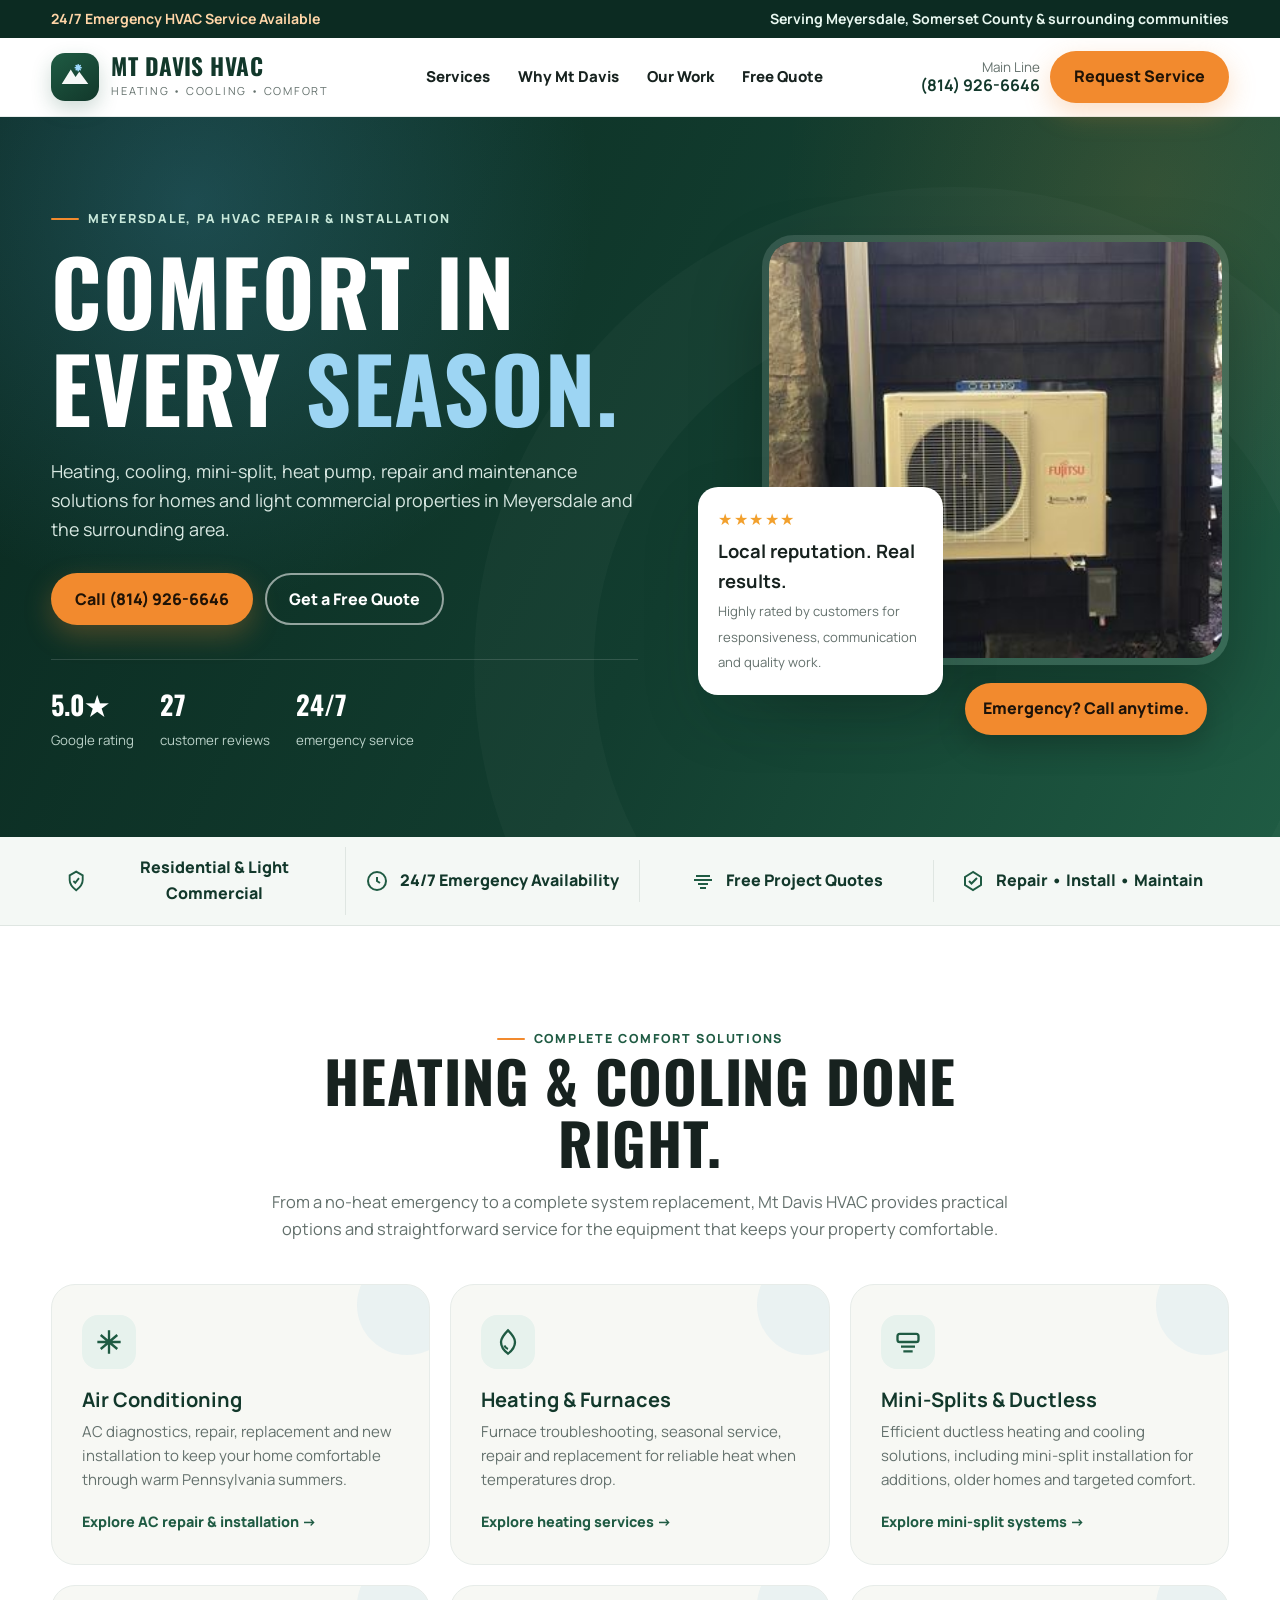
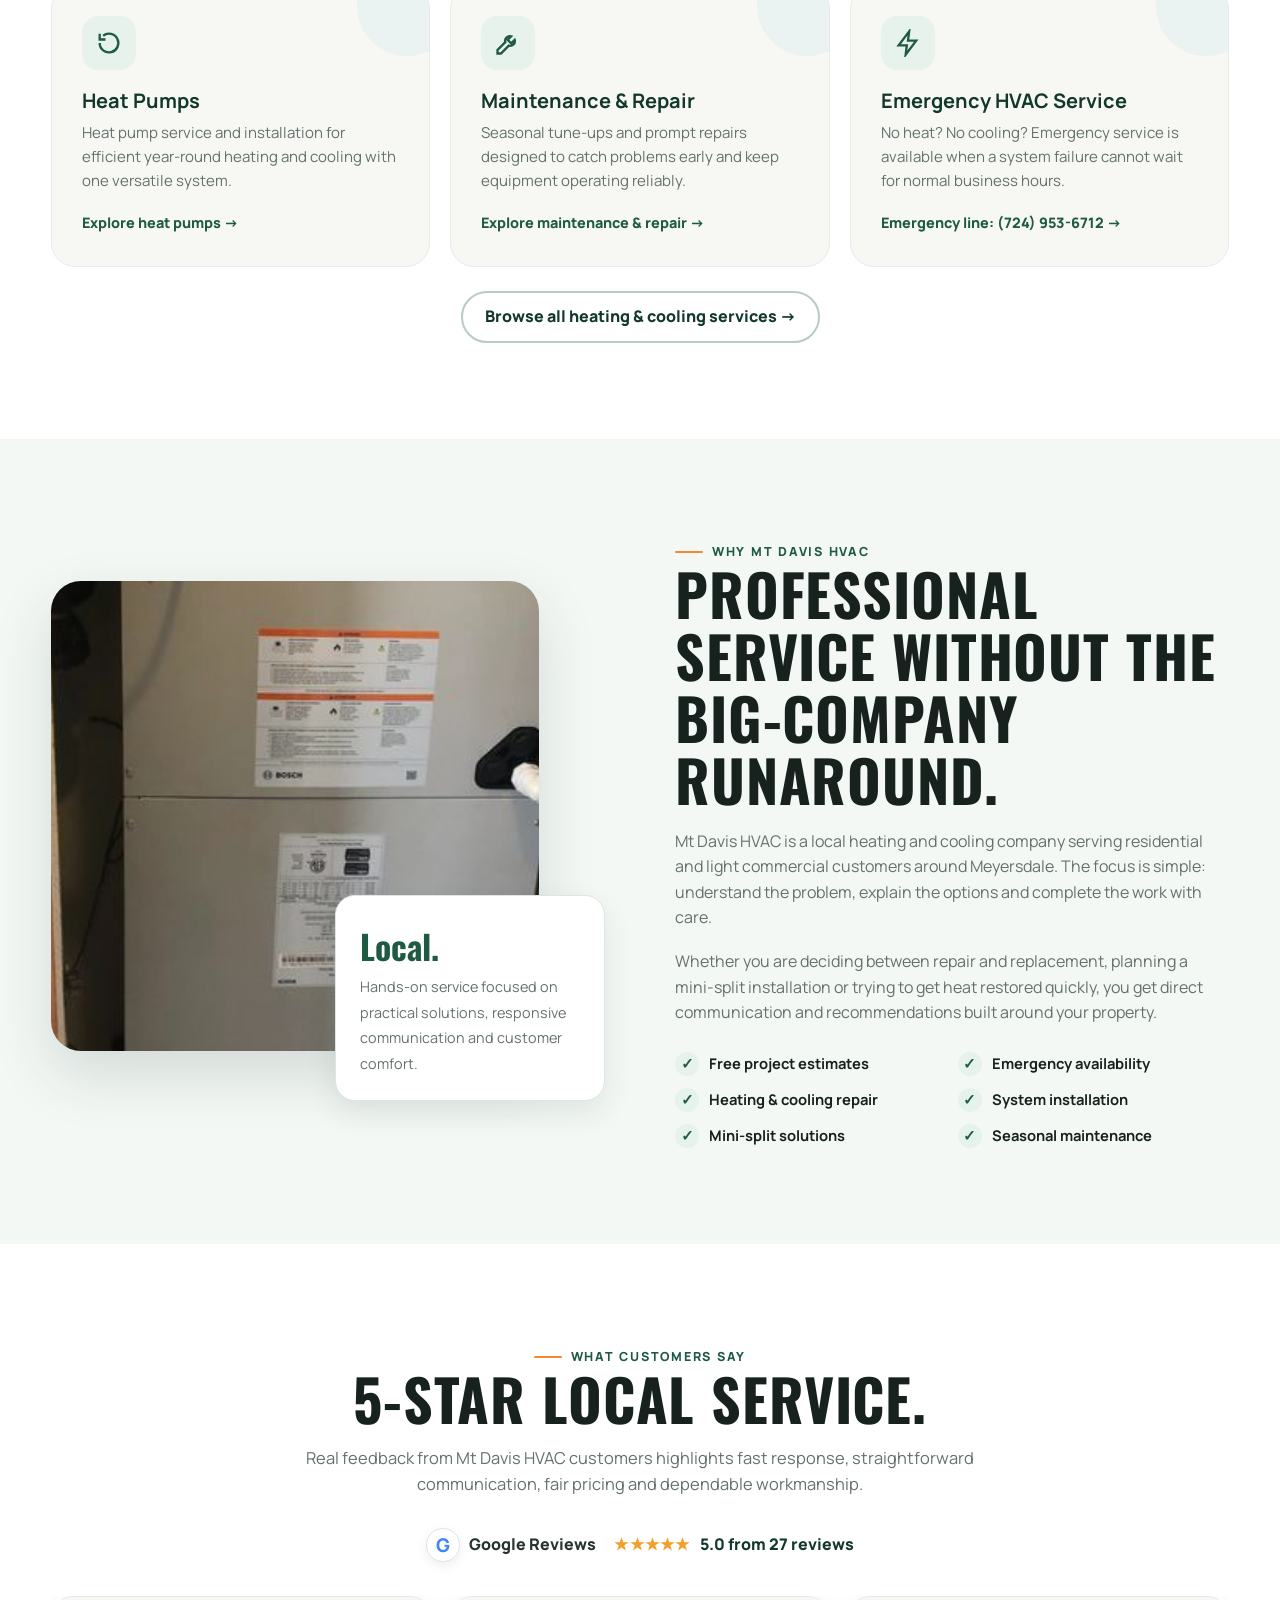
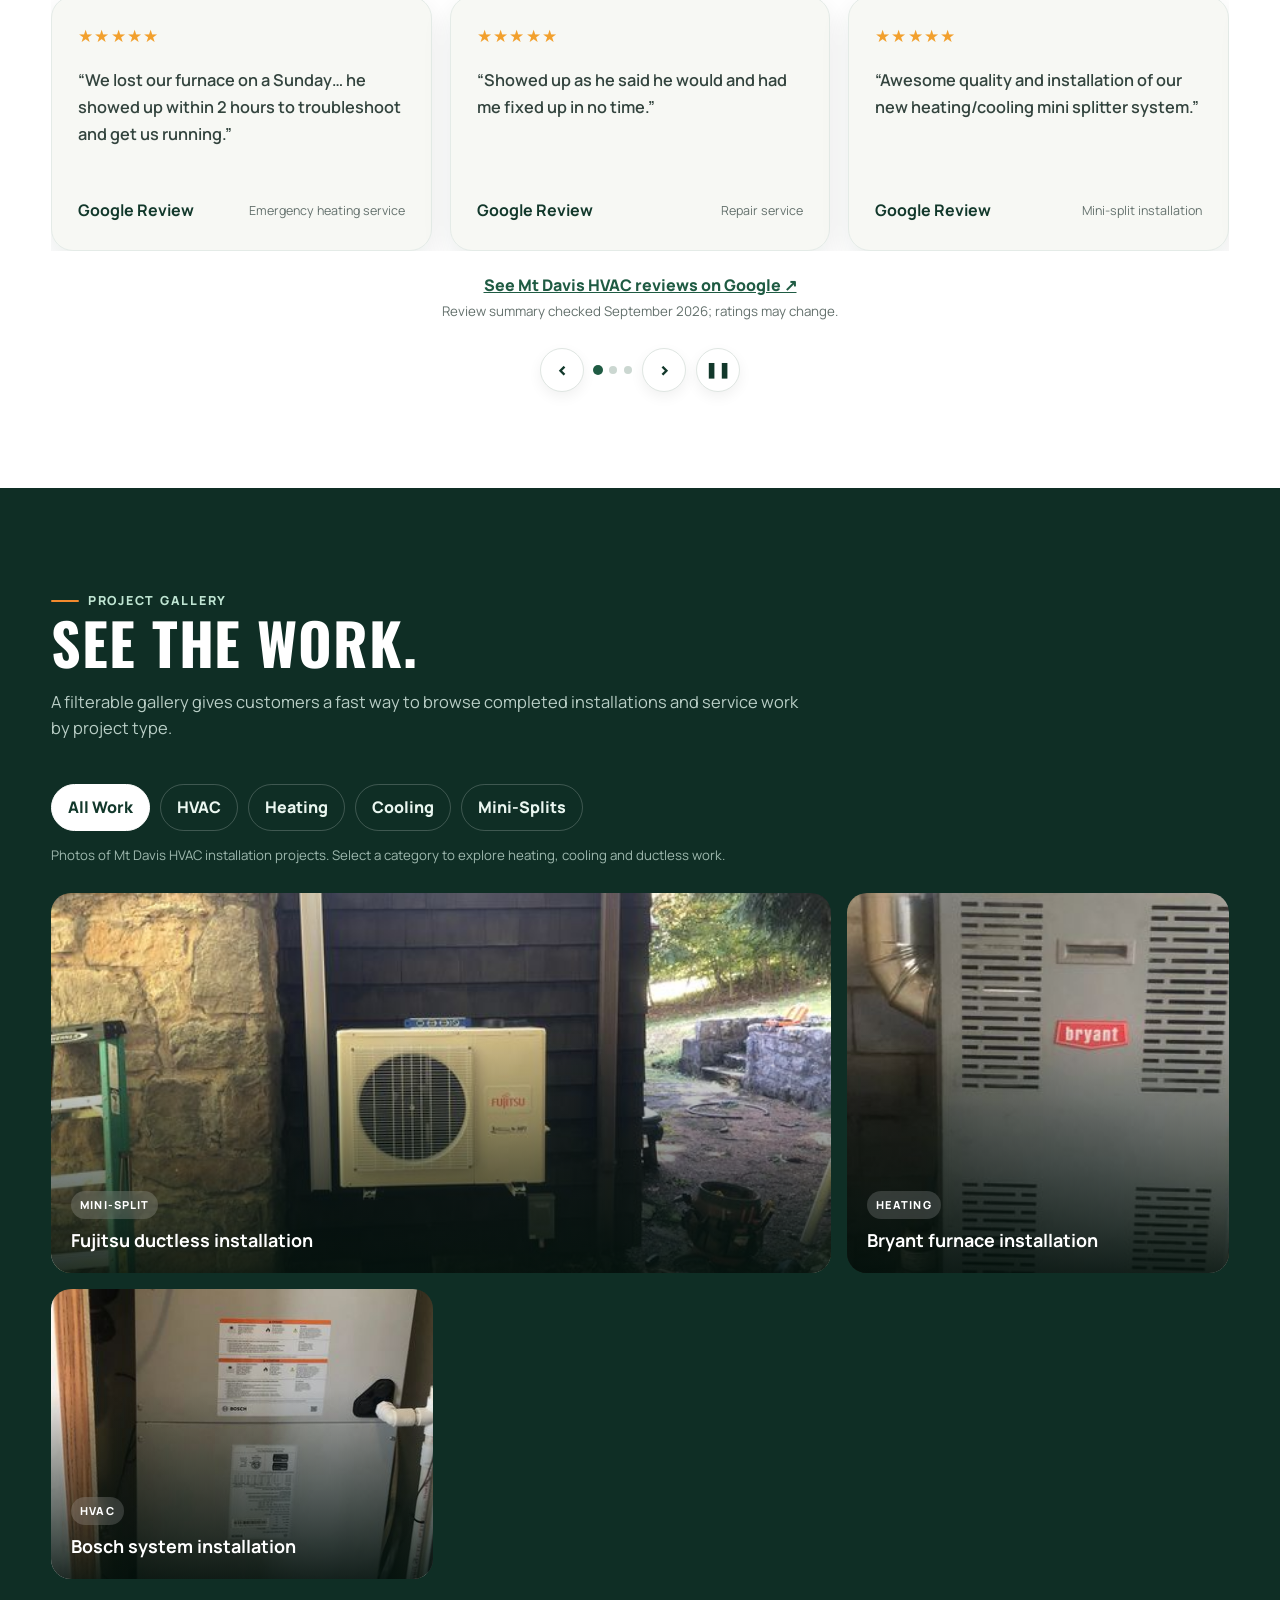
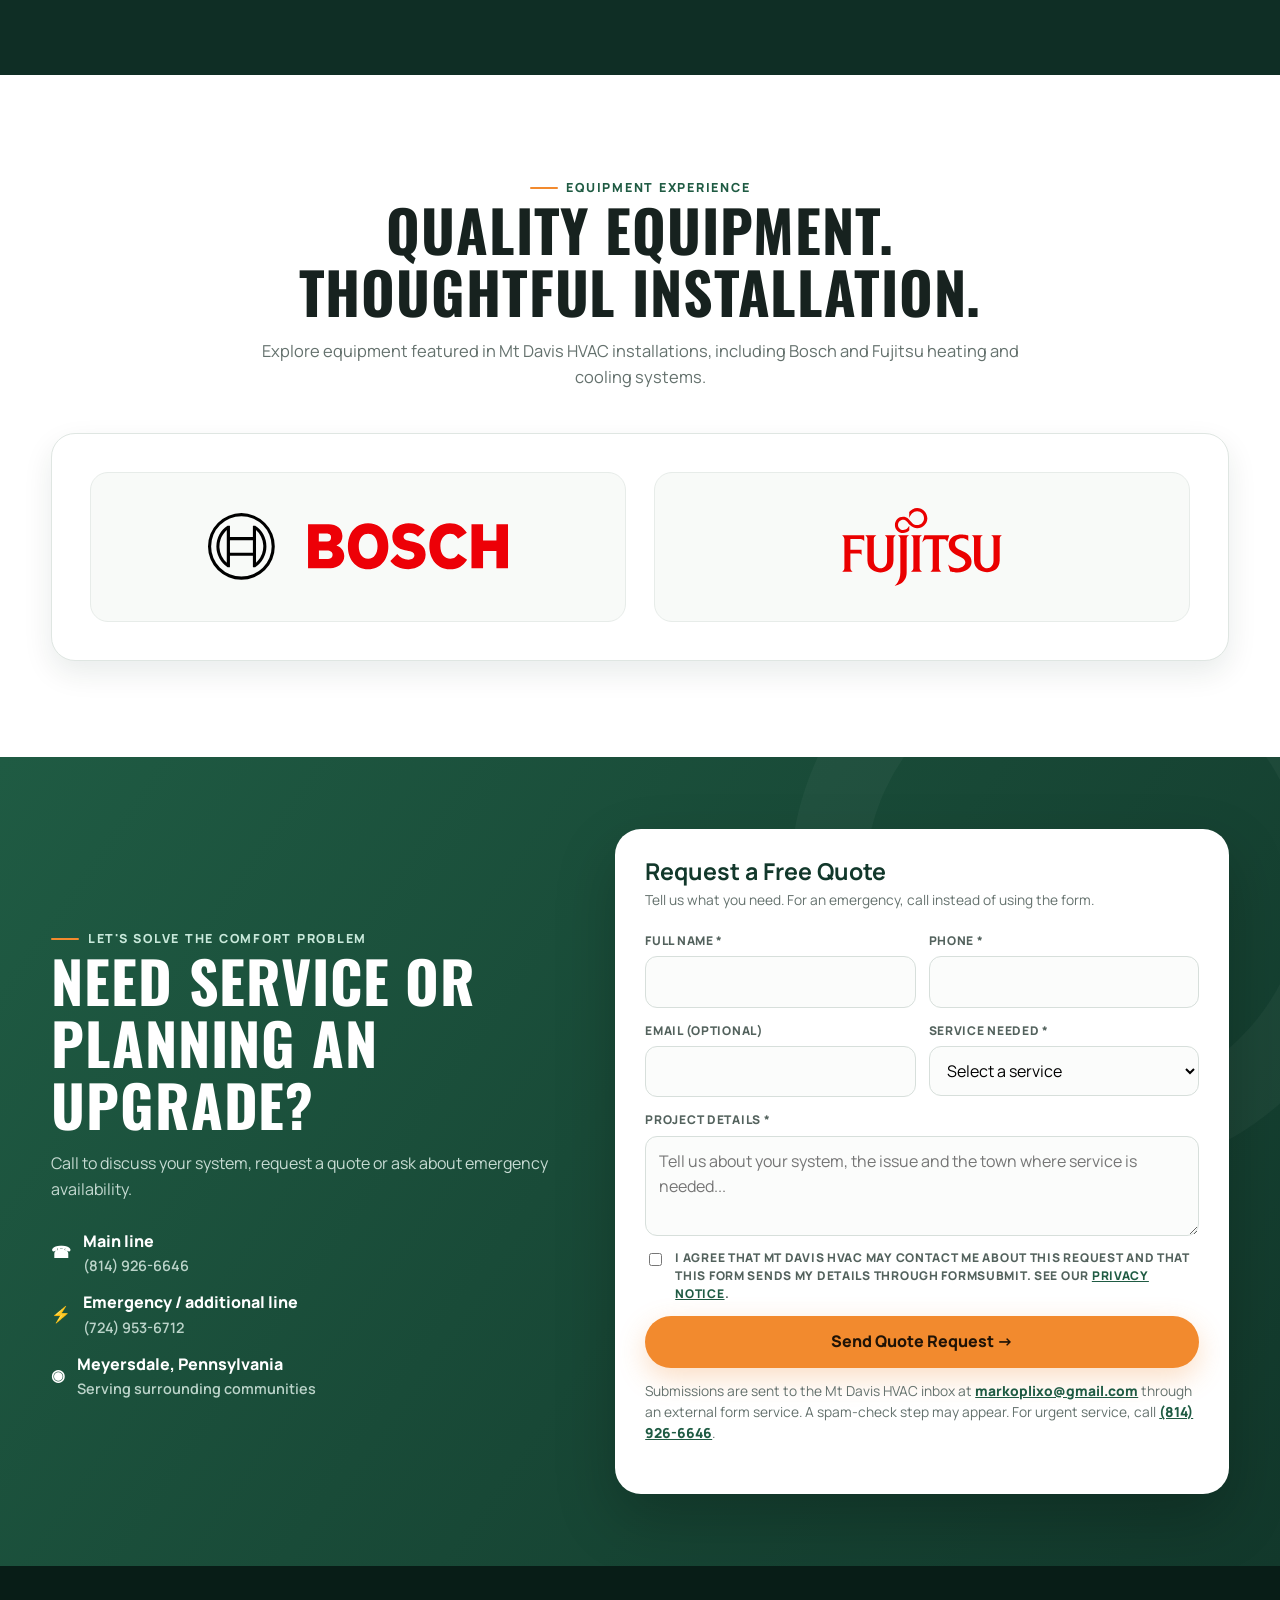
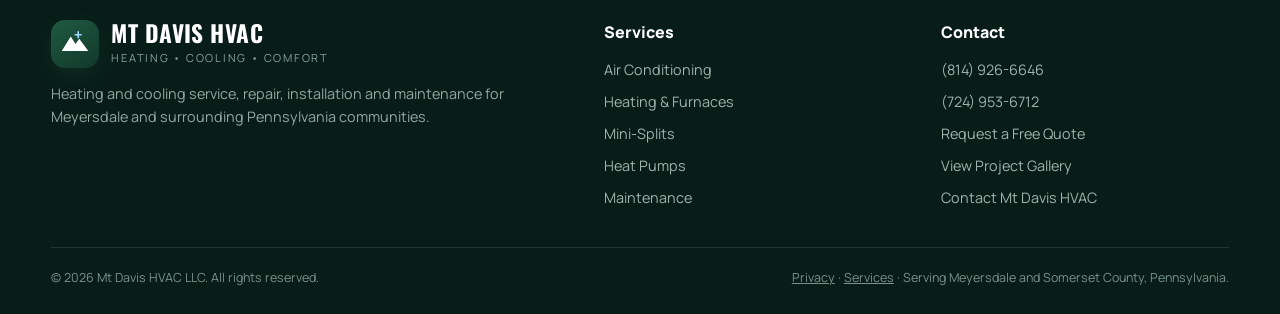
==== index.html @ 25bb6545 "Improve accessible review slider controls and publish approved contact email in local SEO schema" ====
<!DOCTYPE html>
<html lang="en">
<head>
  <meta charset="UTF-8">
  <meta name="viewport" content="width=device-width, initial-scale=1.0">
  <title>HVAC Repair & Installation in Meyersdale, PA | Mt Davis HVAC</title>
  <meta name="description" content="Mt Davis HVAC provides furnace and AC repair, mini-split installation, heat pump service and seasonal maintenance in Meyersdale and Somerset County, PA.">
  <meta name="robots" content="index,follow,max-image-preview:large">
  <meta name="theme-color" content="#173e31">
  <link rel="canonical" href="https://mtdavishvac.com/">
  <link rel="icon" href="/favicon.ico?v=2" sizes="any">
  <link rel="icon" href="/favicon-32.png?v=2" sizes="32x32" type="image/png">
  <link rel="icon" href="/favicon-192.png?v=2" sizes="192x192" type="image/png">
  <link rel="apple-touch-icon" href="/apple-touch-icon.png?v=2" sizes="180x180">
  <link rel="manifest" href="/site.webmanifest">
  <meta property="og:type" content="website">
  <meta property="og:locale" content="en_US">
  <meta property="og:site_name" content="Mt Davis HVAC">
  <meta property="og:title" content="HVAC Repair & Installation in Meyersdale, PA | Mt Davis HVAC">
  <meta property="og:description" content="Mt Davis HVAC provides furnace and AC repair, mini-split installation, heat pump service and seasonal maintenance in Meyersdale and Somerset County, PA.">
  <meta property="og:url" content="https://mtdavishvac.com/">
  <meta property="og:image" content="https://mtdavishvac.com/social-preview.jpg">
  <meta property="og:image:width" content="1200">
  <meta property="og:image:height" content="630">
  <meta property="og:image:alt" content="Mt Davis HVAC heating and cooling in Meyersdale, Pennsylvania, alongside a real Fujitsu installation">
  <meta name="twitter:card" content="summary_large_image">
  <link rel="preload" as="image" href="/hvac-assets/fujitsu-mini-split.jpg">
  <script type="application/ld+json">{"@context":"https://schema.org","@type":"HVACBusiness","@id":"https://mtdavishvac.com/#business","name":"Mt Davis HVAC","url":"https://mtdavishvac.com/","telephone":"+1-814-926-6646","email":"markoplixo@gmail.com","image":"https://mtdavishvac.com/hvac-assets/fujitsu-mini-split.jpg","address":{"@type":"PostalAddress","addressLocality":"Meyersdale","addressRegion":"PA","postalCode":"15552","addressCountry":"US"},"areaServed":[{"@type":"City","name":"Meyersdale, Pennsylvania"},{"@type":"AdministrativeArea","name":"Somerset County, Pennsylvania"}],"hasOfferCatalog":{"@type":"OfferCatalog","name":"Heating and cooling services","itemListElement":[{"@type":"OfferCatalog","name":"Air conditioning repair and installation"},{"@type":"OfferCatalog","name":"Furnace repair and installation"},{"@type":"OfferCatalog","name":"Ductless mini-split installation"},{"@type":"OfferCatalog","name":"Heat pump service"},{"@type":"OfferCatalog","name":"HVAC seasonal maintenance"}]},"description":"Heating, cooling, ductless mini-splits and seasonal HVAC maintenance for Meyersdale and Somerset County, PA"}</script>
  <link rel="preconnect" href="https://fonts.googleapis.com">
  <link rel="preconnect" href="https://fonts.gstatic.com" crossorigin>
  <link href="https://fonts.googleapis.com/css2?family=Manrope:wght@400;500;600;700;800&family=Oswald:wght@500;600;700&display=swap" rel="stylesheet">
  <style>
    :root{
      --green:#1f5b43;
      --green-dark:#12382b;
      --green-deep:#0c2b22;
      --blue:#53a9da;
      --blue-soft:#dff3ff;
      --orange:#f28a2e;
      --cream:#f7f8f4;
      --ink:#17221f;
      --muted:#64716d;
      --white:#fff;
      --line:#dfe6e2;
      --shadow:0 24px 60px rgba(14,45,34,.14);
      --shadow-sm:0 12px 30px rgba(14,45,34,.09);
      --radius:24px;
      --radius-sm:16px;
    }
    *{box-sizing:border-box}
    html{scroll-behavior:smooth}
    body{
      margin:0;
      color:var(--ink);
      font-family:"Manrope",sans-serif;
      background:#fff;
      line-height:1.6;
      overflow-x:hidden;
    }
    img{max-width:100%;display:block}
    a{color:inherit;text-decoration:none}
    button,input,select,textarea{font:inherit}
    .container{width:min(1180px,92vw);margin:auto}
    .eyebrow{
      display:inline-flex;align-items:center;gap:.55rem;
      text-transform:uppercase;letter-spacing:.14em;
      font-size:.78rem;font-weight:800;color:var(--green);
    }
    .eyebrow:before{content:"";width:28px;height:2px;background:var(--orange);border-radius:2px}
    h1,h2,h3{margin:0;line-height:1.08}
    h1,h2{font-family:"Oswald",sans-serif;text-transform:uppercase;letter-spacing:.015em}
    h1{font-size:clamp(3rem,7vw,6.4rem)}
    h2{font-size:clamp(2.2rem,4.5vw,4rem)}
    h3{font-size:1.25rem}
    p{margin:0}
    .section{padding:96px 0}
    .section-head{max-width:760px;margin-bottom:42px}
    .section-head.center{text-align:center;margin-inline:auto}
    .section-head.center .eyebrow{justify-content:center}
    .section-head p{margin-top:16px;color:var(--muted);font-size:1.03rem}
    .btn{
      display:inline-flex;align-items:center;justify-content:center;gap:.6rem;
      min-height:52px;padding:0 22px;border-radius:999px;
      font-weight:800;border:2px solid transparent;cursor:pointer;
      transition:.2s transform,.2s box-shadow,.2s background,.2s color;
    }
    .btn:hover{transform:translateY(-2px)}
    .btn-primary{background:var(--orange);color:#201306;box-shadow:0 10px 28px rgba(242,138,46,.28)}
    .btn-primary:hover{box-shadow:0 14px 34px rgba(242,138,46,.38)}
    .btn-light{background:white;color:var(--green-dark)}
    .btn-outline{border-color:rgba(255,255,255,.55);color:white}
    .btn-outline:hover{background:white;color:var(--green-dark)}
    .icon{width:22px;height:22px;display:inline-block}
    .topbar{
      background:var(--green-deep);color:#e8f7f0;
      font-size:.88rem;font-weight:700
    }
    .topbar .container{
      min-height:38px;display:flex;align-items:center;justify-content:space-between;gap:18px
    }
    .topbar .urgent{color:#ffd5a7}
    header{
      position:sticky;top:0;z-index:50;background:rgba(255,255,255,.96);
      backdrop-filter:blur(12px);border-bottom:1px solid rgba(31,91,67,.1)
    }
    .nav{
      min-height:78px;display:flex;align-items:center;justify-content:space-between;gap:28px
    }
    .brand{display:flex;align-items:center;gap:12px;min-width:max-content}
    .brand-mark{
      width:48px;height:48px;border-radius:14px;background:linear-gradient(145deg,var(--green),var(--green-dark));
      display:grid;place-items:center;color:white;box-shadow:0 8px 20px rgba(31,91,67,.22)
    }
    .brand-mark svg{width:34px;height:34px}
    .brand-text strong{
      display:block;font-family:"Oswald";font-size:1.45rem;line-height:1;color:var(--green-dark);letter-spacing:.02em
    }
    .brand-text span{display:block;font-size:.69rem;text-transform:uppercase;letter-spacing:.16em;color:var(--muted);margin-top:5px}
    nav{display:flex;align-items:center;gap:28px;font-size:.94rem;font-weight:800}
    nav a{position:relative}
    nav a:after{
      content:"";position:absolute;left:0;bottom:-7px;width:0;height:2px;background:var(--orange);transition:.2s
    }
    nav a:hover:after{width:100%}
    .nav-actions{display:flex;align-items:center;gap:10px}
    .phone-mini{font-size:.84rem;text-align:right;line-height:1.25;color:var(--muted)}
    .phone-mini strong{display:block;color:var(--green-dark);font-size:1rem}
    .mobile-toggle{display:none;border:0;background:transparent;width:44px;height:44px;border-radius:10px;font-size:1.45rem;cursor:pointer}
    .hero{
      position:relative;min-height:720px;display:flex;align-items:center;color:white;overflow:hidden;
      background:
        radial-gradient(circle at 15% 12%,rgba(83,169,218,.24),transparent 32%),
        radial-gradient(circle at 90% 10%,rgba(242,138,46,.13),transparent 28%),
        linear-gradient(115deg,#0a2920 0%,#123d2f 55%,#1f5b43 100%);
    }
    .hero:after{
      content:"";position:absolute;inset:auto -12% -43% auto;width:720px;height:720px;border-radius:50%;
      border:120px solid rgba(255,255,255,.025)
    }
    .hero-grid{
      position:relative;z-index:2;display:grid;grid-template-columns:1.05fr .95fr;align-items:center;gap:60px;
      padding:70px 0
    }
    .hero .eyebrow{color:#c8e8da}
    .hero-copy h1{max-width:720px;margin:13px 0 22px}
    .hero-copy h1 span{color:#9dd5f3}
    .hero-copy>p{max-width:660px;color:#d8e8e2;font-size:1.12rem}
    .hero-actions{display:flex;gap:12px;flex-wrap:wrap;margin-top:30px}
    .hero-trust{
      display:flex;gap:26px;flex-wrap:wrap;margin-top:34px;padding-top:24px;border-top:1px solid rgba(255,255,255,.14)
    }
    .trust-item strong{font-family:"Oswald";font-size:1.65rem;color:#fff;display:block}
    .trust-item span{font-size:.83rem;color:#bad1c8}
    .hero-visual{position:relative;min-height:520px}
    .hero-photo{
      position:absolute;right:0;top:18px;width:88%;height:430px;object-fit:cover;border-radius:32px;
      border:7px solid rgba(255,255,255,.12);box-shadow:0 35px 70px rgba(0,0,0,.28)
    }
    .hero-badge{
      position:absolute;left:0;bottom:42px;width:245px;padding:20px;background:#fff;color:var(--ink);
      border-radius:20px;box-shadow:var(--shadow)
    }
    .hero-badge .stars{color:#f2a02d;letter-spacing:.1em}
    .hero-badge strong{display:block;font-size:1.15rem;margin:5px 0 2px}
    .hero-badge span{font-size:.82rem;color:var(--muted)}
    .emergency-chip{
      position:absolute;right:22px;bottom:2px;background:var(--orange);color:#1d130a;
      padding:13px 18px;border-radius:999px;font-weight:900;box-shadow:0 12px 30px rgba(0,0,0,.2)
    }
    .trust-strip{background:#f4f8f5;border-bottom:1px solid var(--line)}
    .trust-strip .container{
      min-height:88px;display:grid;grid-template-columns:repeat(4,1fr);align-items:center
    }
    .trust-pill{
      display:flex;align-items:center;justify-content:center;gap:11px;font-weight:800;color:var(--green-dark);
      border-right:1px solid var(--line);padding:8px 14px;text-align:center
    }
    .trust-pill:last-child{border-right:0}
    .trust-pill svg{width:24px;height:24px;color:var(--green)}
    .services{background:#fff}
    .service-grid{display:grid;grid-template-columns:repeat(3,1fr);gap:20px}
    .service-card{
      background:var(--cream);border:1px solid #e7ece9;border-radius:var(--radius);padding:30px;
      transition:.25s transform,.25s box-shadow,.25s border-color;position:relative;overflow:hidden
    }
    .service-card:before{
      content:"";position:absolute;width:100px;height:100px;border-radius:50%;
      right:-28px;top:-30px;background:rgba(83,169,218,.08)
    }
    .service-card:hover{transform:translateY(-5px);box-shadow:var(--shadow-sm);border-color:#c9d8d1}
    .service-icon{
      width:54px;height:54px;border-radius:16px;background:#e7f2ed;color:var(--green);
      display:grid;place-items:center;margin-bottom:20px
    }
    .service-icon svg{width:28px;height:28px}
    .service-card h3{margin-bottom:9px;color:var(--green-dark)}
    .service-card p{color:var(--muted);font-size:.94rem}
    .service-card a{display:inline-flex;align-items:center;gap:8px;margin-top:18px;color:var(--green);font-weight:800;font-size:.9rem}
    .split{
      display:grid;grid-template-columns:1fr 1fr;gap:70px;align-items:center
    }
    .about{background:#f4f8f5}
    .about-photo{position:relative;min-height:520px}
    .about-photo img{
      width:88%;height:470px;object-fit:cover;border-radius:30px;box-shadow:var(--shadow)
    }
    .about-card{
      position:absolute;right:0;bottom:0;width:270px;background:#fff;border-radius:20px;padding:24px;
      box-shadow:var(--shadow-sm);border:1px solid var(--line)
    }
    .about-card strong{display:block;font-family:"Oswald";font-size:2.1rem;color:var(--green)}
    .about-card span{color:var(--muted);font-size:.9rem}
    .about-copy p{color:var(--muted);margin-top:18px}
    .checklist{display:grid;grid-template-columns:1fr 1fr;gap:12px;margin:26px 0 0;padding:0;list-style:none}
    .checklist li{display:flex;gap:10px;font-weight:700;font-size:.92rem}
    .checklist li:before{
      content:"✓";flex:0 0 24px;width:24px;height:24px;border-radius:50%;display:grid;place-items:center;
      background:#e5f3ec;color:var(--green);font-weight:900
    }
    .reviews-section{background:#fff}
    .review-summary{
      display:flex;align-items:center;justify-content:center;gap:18px;flex-wrap:wrap;
      margin:-12px 0 34px
    }
    .google-mark{
      display:inline-flex;align-items:center;gap:9px;font-weight:900;color:#26332e
    }
    .google-g{
      width:34px;height:34px;border-radius:50%;display:grid;place-items:center;
      font-weight:900;font-size:1.18rem;color:#4285f4;background:#fff;
      border:1px solid #dfe6e2;box-shadow:0 4px 12px rgba(0,0,0,.07)
    }
    .review-score{font-weight:900;color:var(--green-dark)}
    .review-score .stars{color:#f2a02d;letter-spacing:.08em;margin-right:6px}
    .review-viewport{overflow:hidden}
    .review-track{
      display:flex;gap:18px;transition:transform .45s ease;will-change:transform
    }
    .review-card{
      flex:0 0 calc((100% - 36px)/3);background:var(--cream);border:1px solid #e4ebe7;
      border-radius:22px;padding:26px;box-shadow:var(--shadow-sm);min-height:255px;
      display:flex;flex-direction:column
    }
    .review-card .stars{color:#f2a02d;letter-spacing:.08em;font-size:1.05rem}
    .review-card blockquote{
      margin:17px 0 22px;font-size:1.02rem;line-height:1.65;color:#33443e;font-weight:600
    }
    .review-meta{margin-top:auto;display:flex;align-items:center;justify-content:space-between;gap:10px}
    .review-meta strong{color:var(--green-dark)}
    .review-meta span{font-size:.78rem;color:var(--muted)}
    .review-controls{
      display:flex;align-items:center;justify-content:center;gap:10px;margin-top:24px
    }
    .review-control{
      width:44px;height:44px;border-radius:50%;border:1px solid var(--line);background:#fff;
      color:var(--green-dark);font-size:1.25rem;font-weight:900;cursor:pointer;box-shadow:0 5px 14px rgba(0,0,0,.06)
    }
    .review-dots{display:flex;gap:7px}
    .review-dot{
      width:8px;height:8px;border-radius:50%;border:0;background:#cbd7d1;padding:0;cursor:pointer
    }
    .review-dot.active{background:var(--green);transform:scale(1.25)}
    .gallery{background:#0f2e25;color:white}
    .gallery .section-head p{color:#b9cec6}
    .gallery .eyebrow{color:#bfe5d3}
    .filter-row{display:flex;gap:10px;flex-wrap:wrap;margin-bottom:28px}
    .filter-btn{
      border:1px solid rgba(255,255,255,.2);background:transparent;color:#eaf6f0;
      padding:10px 16px;border-radius:999px;font-weight:800;cursor:pointer;transition:.2s
    }
    .filter-btn:hover,.filter-btn.active{background:#fff;color:var(--green-dark);border-color:#fff}
    .gallery-note{color:#9eb8ae;font-size:.83rem;margin:-14px 0 26px}
    .gallery-grid{display:grid;grid-template-columns:repeat(12,1fr);gap:16px}
    .gallery-item{
      position:relative;grid-column:span 4;height:290px;border-radius:20px;overflow:hidden;
      cursor:pointer;background:#173f32
    }
    .gallery-item.featured{grid-column:span 8;height:380px}
    .gallery-item.tall{height:380px}
    .gallery-item img{width:100%;height:100%;object-fit:cover;transition:.4s transform}
    .gallery-item:hover img{transform:scale(1.045)}
    .gallery-item:after{
      content:"";position:absolute;inset:35% 0 0;background:linear-gradient(transparent,rgba(3,17,12,.88))
    }
    .gallery-caption{position:absolute;z-index:2;left:20px;right:20px;bottom:18px}
    .gallery-caption .tag{
      display:inline-flex;padding:5px 9px;border-radius:999px;background:rgba(255,255,255,.16);
      backdrop-filter:blur(8px);font-size:.69rem;text-transform:uppercase;letter-spacing:.1em;font-weight:800
    }
    .gallery-caption strong{display:block;font-size:1.12rem;margin-top:7px}
    .gallery-item.demo .demo-flag{
      position:absolute;z-index:3;right:12px;top:12px;padding:5px 9px;border-radius:999px;
      background:rgba(255,255,255,.92);color:#475650;font-size:.64rem;font-weight:800;text-transform:uppercase;letter-spacing:.08em
    }
    .gallery-item.hidden{display:none}
    .brands{background:#fff}
    .brand-row{
      display:grid;grid-template-columns:repeat(2,minmax(0,1fr));align-items:center;gap:28px;
      margin-top:34px;padding:38px;background:#fff;border:1px solid var(--line);border-radius:24px;
      box-shadow:var(--shadow-sm)
    }
    .brand-logo-card{
      min-height:150px;display:flex;align-items:center;justify-content:center;padding:28px;
      background:#f8faf8;border:1px solid #e7ece9;border-radius:18px
    }
    .brand-row img{width:min(300px,82%);height:78px;object-fit:contain;filter:none}
    .quote-band{
      background:linear-gradient(125deg,var(--green),var(--green-dark));color:#fff;padding:72px 0;position:relative;overflow:hidden
    }
    .quote-band:after{
      content:"";position:absolute;right:-100px;top:-170px;width:440px;height:440px;border-radius:50%;
      border:75px solid rgba(255,255,255,.035)
    }
    .quote-grid{display:grid;grid-template-columns:.9fr 1.1fr;gap:62px;align-items:center;position:relative;z-index:2}
    .quote-copy p{color:#c7dbd3;margin:16px 0 26px}
    .contact-lines{display:grid;gap:13px}
    .contact-line{display:flex;align-items:center;gap:12px;font-weight:800}
    .contact-line span{color:#bcd4ca;font-weight:600;font-size:.9rem;display:block}
    .quote-form{
      background:#fff;color:var(--ink);padding:30px;border-radius:26px;box-shadow:0 25px 60px rgba(0,0,0,.22)
    }
    .quote-form h3{font-size:1.45rem;color:var(--green-dark);margin-bottom:5px}
    .quote-form>p{font-size:.86rem;color:var(--muted);margin-bottom:20px}
    .form-grid{display:grid;grid-template-columns:1fr 1fr;gap:13px}
    .field{display:flex;flex-direction:column;gap:6px}
    .field.full{grid-column:1/-1}
    .field label{font-size:.75rem;text-transform:uppercase;letter-spacing:.06em;font-weight:800;color:#53625d}
    .field input,.field select,.field textarea{
      width:100%;border:1px solid #d7dfdb;background:#fbfcfb;border-radius:12px;padding:12px 13px;outline:0
    }
    .field input:focus,.field select:focus,.field textarea:focus{border-color:var(--green);box-shadow:0 0 0 3px rgba(31,91,67,.1)}
    .field textarea{min-height:100px;resize:vertical}
    .form-note{font-size:.76rem;color:#52675b;margin-top:12px;line-height:1.55}
    .form-note a{color:#1f5b43;text-decoration:underline;font-weight:800}
    .form-consent{display:flex;align-items:flex-start;gap:10px;font-size:.8rem;color:#40554a;line-height:1.5}
    .form-consent input{width:auto;flex:none;margin-top:4px;accent-color:var(--green)}
    .form-consent a{text-decoration:underline;color:var(--green);font-weight:800}
    .field-honey{position:absolute;left:-9999px;height:0;overflow:hidden}
    .quote-form button[type="submit"]{cursor:pointer;width:100%;justify-content:center}
    .quote-form button[type="submit"]:focus-visible{outline:3px solid #235b48;outline-offset:4px}
    footer{background:#081d17;color:#dbe8e3;padding:54px 0 26px}
    .footer-grid{display:grid;grid-template-columns:1.4fr .8fr .8fr;gap:50px}
    .footer-brand p{color:#91aaa0;margin-top:14px;max-width:470px;font-size:.9rem}
    .footer-title{font-weight:900;margin-bottom:13px;color:#fff}
    .footer-links{display:grid;gap:9px;color:#9eb4ab;font-size:.9rem}
    .footer-bottom{
      border-top:1px solid rgba(255,255,255,.1);margin-top:38px;padding-top:20px;
      display:flex;justify-content:space-between;gap:20px;flex-wrap:wrap;color:#789389;font-size:.78rem
    }
    .lightbox{
      position:fixed;z-index:100;inset:0;background:rgba(2,12,8,.92);display:none;align-items:center;justify-content:center;padding:24px
    }
    .lightbox.open{display:flex}
    .lightbox img{max-width:min(1100px,94vw);max-height:85vh;border-radius:16px;box-shadow:0 24px 70px rgba(0,0,0,.45)}
    .lightbox-close{
      position:absolute;right:22px;top:18px;width:44px;height:44px;border-radius:50%;border:1px solid rgba(255,255,255,.25);
      background:rgba(255,255,255,.08);color:#fff;font-size:1.5rem;cursor:pointer
    }
    .remote-image-failed{
      display:grid!important;place-items:center;background:linear-gradient(135deg,#dceae3,#bdd9ca)!important;
      color:#173e31!important;min-height:180px;text-align:center;padding:24px;font-weight:800;
    }
    .remote-image-failed::after{content:"Mt Davis HVAC project photo";display:block}
    @media(prefers-reduced-motion:reduce){.review-track{transition:none}html{scroll-behavior:auto}}
    .mobile-call{
      display:none;position:fixed;z-index:45;left:12px;right:12px;bottom:12px;min-height:54px;border-radius:999px;
      background:var(--orange);color:#1f1306;font-weight:900;align-items:center;justify-content:center;box-shadow:0 12px 35px rgba(0,0,0,.25)
    }
    @media(max-width:980px){
      nav{display:none;position:absolute;left:0;right:0;top:78px;background:#fff;padding:22px 4vw;border-top:1px solid var(--line);box-shadow:var(--shadow-sm);flex-direction:column;align-items:flex-start}
      nav.open{display:flex}
      .mobile-toggle{display:block}
      .nav-actions .phone-mini{display:none}
      .hero-grid,.split,.quote-grid{grid-template-columns:1fr}
      .hero{min-height:auto}
      .hero-visual{min-height:480px}
      .hero-photo{width:92%}
      .service-grid{grid-template-columns:repeat(2,1fr)}
      .trust-strip .container{grid-template-columns:repeat(2,1fr)}
      .trust-pill:nth-child(2){border-right:0}
      .trust-pill:nth-child(-n+2){border-bottom:1px solid var(--line)}
      .gallery-item,.gallery-item.featured{grid-column:span 6;height:320px}
      .review-card{flex:0 0 calc((100% - 18px)/2)}
      .footer-grid{grid-template-columns:1fr 1fr}
      .footer-brand{grid-column:1/-1}
    }
    @media(max-width:640px){
      .section{padding:72px 0}
      .topbar .container{justify-content:center;text-align:center}
      .topbar .top-hide{display:none}
      .nav-actions .btn{display:none}
      .hero-grid{padding:54px 0 70px;gap:34px}
      .hero-copy>p{font-size:1rem}
      .hero-actions .btn{width:100%}
      .hero-trust{gap:20px}
      .hero-visual{
        min-height:0;display:flex;flex-direction:column;gap:12px
      }
      .hero-photo{
        position:relative;inset:auto;width:100%;height:320px;object-fit:cover;
        border-width:5px;border-radius:24px
      }
      .hero-badge{
        position:relative;inset:auto;width:100%;padding:18px 20px;border-radius:18px
      }
      .hero-badge strong{font-size:1rem}
      .hero-badge span{font-size:.82rem}
      .emergency-chip{
        position:relative;inset:auto;width:100%;text-align:center;padding:12px 16px;font-size:.82rem
      }
      .trust-strip .container{grid-template-columns:1fr}
      .trust-pill{border-right:0;border-bottom:1px solid var(--line)!important;justify-content:flex-start}
      .trust-pill:last-child{border-bottom:0!important}
      .service-grid{grid-template-columns:1fr}
      .checklist{grid-template-columns:1fr}
      .about-photo{
        min-height:0;display:flex;flex-direction:column;gap:12px
      }
      .about-photo img{
        position:relative;width:100%;height:320px;object-fit:cover;border-radius:24px
      }
      .about-card{
        position:relative;inset:auto;width:100%;padding:20px;border-radius:18px
      }
      .about-card strong{font-size:1.65rem}
      .about-card span{font-size:.9rem}
      .review-card{flex:0 0 100%!important;min-height:230px;padding:22px}
      .review-summary{gap:10px;margin-bottom:26px}
      .review-score{width:100%;text-align:center}
      .gallery-grid{display:block}
      .gallery-item,.gallery-item.featured,.gallery-item.tall{height:270px;margin-bottom:14px}
      .brand-row{grid-template-columns:1fr;gap:14px;padding:18px}
      .brand-logo-card{min-height:118px;padding:22px}
      .brand-row img{height:62px;width:min(280px,84%)}
      .form-grid{grid-template-columns:1fr}
      .field.full{grid-column:auto}
      .quote-form{padding:22px}
      .footer-grid{grid-template-columns:1fr}
      .footer-brand{grid-column:auto}
      .mobile-call{display:flex}
      body{padding-bottom:72px}
    }
  </style>
</head>
<body>
  <div class="topbar">
    <div class="container">
      <span class="urgent">24/7 Emergency HVAC Service Available</span>
      <span class="top-hide">Serving Meyersdale, Somerset County & surrounding communities</span>
    </div>
  </div>

  <header>
    <div class="container nav">
      <a class="brand" href="#top" aria-label="Mt Davis HVAC home">
        <span class="brand-mark" aria-hidden="true">
          <svg viewBox="0 0 64 64" fill="none">
            <path d="M7 45 24 18l9 14 7-10 17 23H7Z" fill="currentColor" opacity=".96"/>
            <path d="M38 9v11M32.5 14.5h11M34.2 10.7l7.6 7.6M41.8 10.7l-7.6 7.6" stroke="#9edaff" stroke-width="3" stroke-linecap="round"/>
          </svg>
        </span>
        <span class="brand-text">
          <strong>MT DAVIS HVAC</strong>
          <span>Heating • Cooling • Comfort</span>
        </span>
      </a>

      <nav id="mainNav" aria-label="Main navigation">
        <a href="#services">Services</a>
        <a href="#about">Why Mt Davis</a>
        <a href="#gallery">Our Work</a>
        <a href="#quote">Free Quote</a>
      </nav>

      <div class="nav-actions">
        <div class="phone-mini">
          Main Line
          <strong><a href="tel:+18149266646">(814) 926-6646</a></strong>
        </div>
        <a class="btn btn-primary" href="#quote">Request Service</a>
        <button class="mobile-toggle" id="menuBtn" aria-label="Open menu" aria-expanded="false">☰</button>
      </div>
    </div>
  </header>

  <main id="top">
    <section class="hero">
      <div class="container hero-grid">
        <div class="hero-copy">
          <span class="eyebrow">Meyersdale, PA HVAC repair & installation</span>
          <h1>Comfort in every <span>season.</span></h1>
          <p>Heating, cooling, mini-split, heat pump, repair and maintenance solutions for homes and light commercial properties in Meyersdale and the surrounding area.</p>
          <div class="hero-actions">
            <a class="btn btn-primary" href="tel:+18149266646">Call (814) 926-6646</a>
            <a class="btn btn-outline" href="#quote">Get a Free Quote</a>
          </div>
          <div class="hero-trust" aria-label="Business highlights">
            <div class="trust-item"><strong>5.0★</strong><span>Google rating</span></div>
            <div class="trust-item"><strong>27</strong><span>customer reviews</span></div>
            <div class="trust-item"><strong>24/7</strong><span>emergency service</span></div>
          </div>
        </div>

        <div class="hero-visual">
          <img class="hero-photo" src="./hvac-assets/fujitsu-mini-split.jpg" fetchpriority="high" decoding="async" width="600" height="300" alt="Fujitsu mini-split outdoor unit installed by Mt Davis HVAC">
          <div class="hero-badge">
            <div class="stars">★★★★★</div>
            <strong>Local reputation. Real results.</strong>
            <span>Highly rated by customers for responsiveness, communication and quality work.</span>
          </div>
          <div class="emergency-chip">Emergency? Call anytime.</div>
        </div>
      </div>
    </section>

    <section class="trust-strip" aria-label="Service highlights">
      <div class="container">
        <div class="trust-pill">
          <svg viewBox="0 0 24 24" fill="none" stroke="currentColor" stroke-width="2"><path d="m12 2 7 4v5c0 5-3 8-7 11-4-3-7-6-7-11V6l7-4Z"/><path d="m9 12 2 2 4-5"/></svg>
          Residential & Light Commercial
        </div>
        <div class="trust-pill">
          <svg viewBox="0 0 24 24" fill="none" stroke="currentColor" stroke-width="2"><path d="M12 8v4l3 2"/><circle cx="12" cy="12" r="9"/></svg>
          24/7 Emergency Availability
        </div>
        <div class="trust-pill">
          <svg viewBox="0 0 24 24" fill="none" stroke="currentColor" stroke-width="2"><path d="M3 11h18M5 7h14M7 15h10M9 19h6"/></svg>
          Free Project Quotes
        </div>
        <div class="trust-pill">
          <svg viewBox="0 0 24 24" fill="none" stroke="currentColor" stroke-width="2"><path d="M12 3 4 8v8l8 5 8-5V8l-8-5Z"/><path d="m8 12 2.5 2.5L16 9"/></svg>
          Repair • Install • Maintain
        </div>
      </div>
    </section>

    <section class="section services" id="services">
      <div class="container">
        <div class="section-head center">
          <span class="eyebrow">Complete comfort solutions</span>
          <h2>Heating & cooling done right.</h2>
          <p>From a no-heat emergency to a complete system replacement, Mt Davis HVAC provides practical options and straightforward service for the equipment that keeps your property comfortable.</p>
        </div>

        <div class="service-grid">
          <article class="service-card">
            <div class="service-icon">
              <svg viewBox="0 0 24 24" fill="none" stroke="currentColor" stroke-width="2"><path d="M12 2v20M4.9 6l14.2 12M19.1 6 4.9 18M2 12h20"/></svg>
            </div>
            <h3>Air Conditioning</h3>
            <p>AC diagnostics, repair, replacement and new installation to keep your home comfortable through warm Pennsylvania summers.</p>
            <a href="/services/air-conditioning/">Explore AC repair & installation →</a>
          </article>

          <article class="service-card">
            <div class="service-icon">
              <svg viewBox="0 0 24 24" fill="none" stroke="currentColor" stroke-width="2"><path d="M12 22c4-3 6-6 6-10 0-3-2-6-6-10-4 4-6 7-6 10 0 4 2 7 6 10Z"/><path d="M9 15c.5 1.5 1.5 2.5 3 3"/></svg>
            </div>
            <h3>Heating & Furnaces</h3>
            <p>Furnace troubleshooting, seasonal service, repair and replacement for reliable heat when temperatures drop.</p>
            <a href="/services/heating-furnaces/">Explore heating services →</a>
          </article>

          <article class="service-card">
            <div class="service-icon">
              <svg viewBox="0 0 24 24" fill="none" stroke="currentColor" stroke-width="2"><rect x="3" y="5" width="18" height="7" rx="2"/><path d="M6 16h12M8 20h8"/></svg>
            </div>
            <h3>Mini-Splits & Ductless</h3>
            <p>Efficient ductless heating and cooling solutions, including mini-split installation for additions, older homes and targeted comfort.</p>
            <a href="/services/mini-splits/">Explore mini-split systems →</a>
          </article>

          <article class="service-card">
            <div class="service-icon">
              <svg viewBox="0 0 24 24" fill="none" stroke="currentColor" stroke-width="2"><path d="M4 12a8 8 0 1 0 3-6.2"/><path d="M4 4v5h5"/></svg>
            </div>
            <h3>Heat Pumps</h3>
            <p>Heat pump service and installation for efficient year-round heating and cooling with one versatile system.</p>
            <a href="/services/heat-pumps/">Explore heat pumps →</a>
          </article>

          <article class="service-card">
            <div class="service-icon">
              <svg viewBox="0 0 24 24" fill="none" stroke="currentColor" stroke-width="2"><path d="M14.7 6.3a4 4 0 0 0-5 5L3 18v3h3l6.7-6.7a4 4 0 0 0 5-5l-3 3-3-3 3-3Z"/></svg>
            </div>
            <h3>Maintenance & Repair</h3>
            <p>Seasonal tune-ups and prompt repairs designed to catch problems early and keep equipment operating reliably.</p>
            <a href="/services/maintenance/">Explore maintenance &amp; repair →</a>
          </article>

          <article class="service-card">
            <div class="service-icon">
              <svg viewBox="0 0 24 24" fill="none" stroke="currentColor" stroke-width="2"><path d="M13 2 4 14h7l-1 8 9-12h-7l1-8Z"/></svg>
            </div>
            <h3>Emergency HVAC Service</h3>
            <p>No heat? No cooling? Emergency service is available when a system failure cannot wait for normal business hours.</p>
            <a href="tel:+17249536712">Emergency line: (724) 953-6712 →</a>
          </article>
        </div>
        <p style="margin-top:24px;text-align:center"><a class="btn btn-outline" style="color:var(--green-dark);border-color:#b9ccc2" href="/services/">Browse all heating &amp; cooling services →</a></p>
      </div>
    </section>

    <section class="section about" id="about">
      <div class="container split">
        <div class="about-photo">
          <img loading="lazy" decoding="async" src="./hvac-assets/bosch-installation.jpg" alt="Bosch HVAC equipment installation">
          <div class="about-card">
            <strong>Local.</strong>
            <span>Hands-on service focused on practical solutions, responsive communication and customer comfort.</span>
          </div>
        </div>

        <div class="about-copy">
          <span class="eyebrow">Why Mt Davis HVAC</span>
          <h2>Professional service without the big-company runaround.</h2>
          <p>Mt Davis HVAC is a local heating and cooling company serving residential and light commercial customers around Meyersdale. The focus is simple: understand the problem, explain the options and complete the work with care.</p>
          <p>Whether you are deciding between repair and replacement, planning a mini-split installation or trying to get heat restored quickly, you get direct communication and recommendations built around your property.</p>
          <ul class="checklist">
            <li>Free project estimates</li>
            <li>Emergency availability</li>
            <li>Heating & cooling repair</li>
            <li>System installation</li>
            <li>Mini-split solutions</li>
            <li>Seasonal maintenance</li>
          </ul>
        </div>
      </div>
    </section>

    <section class="section reviews-section" id="reviews">
      <div class="container">
        <div class="section-head center">
          <span class="eyebrow">What customers say</span>
          <h2>5-star local service.</h2>
          <p>Real feedback from Mt Davis HVAC customers highlights fast response, straightforward communication, fair pricing and dependable workmanship.</p>
        </div>

        <div class="review-summary">
          <div class="google-mark"><span class="google-g">G</span> Google Reviews</div>
          <div class="review-score"><span class="stars">★★★★★</span> 5.0 from 27 reviews</div>
        </div>

        <div class="review-viewport" id="reviewViewport" tabindex="0" aria-label="Customer review slider; use previous or next buttons" aria-live="off">
          <div class="review-track" id="reviewTrack">
            <article class="review-card">
              <div class="stars">★★★★★</div>
              <blockquote>“We lost our furnace on a Sunday… he showed up within 2 hours to troubleshoot and get us running.”</blockquote>
              <div class="review-meta"><strong>Google Review</strong><span>Emergency heating service</span></div>
            </article>

            <article class="review-card">
              <div class="stars">★★★★★</div>
              <blockquote>“Showed up as he said he would and had me fixed up in no time.”</blockquote>
              <div class="review-meta"><strong>Google Review</strong><span>Repair service</span></div>
            </article>

            <article class="review-card">
              <div class="stars">★★★★★</div>
              <blockquote>“Awesome quality and installation of our new heating/cooling mini splitter system.”</blockquote>
              <div class="review-meta"><strong>Google Review</strong><span>Mini-split installation</span></div>
            </article>

            <article class="review-card">
              <div class="stars">★★★★★</div>
              <blockquote>“Worked until 9pm to make sure we had heat.”</blockquote>
              <div class="review-meta"><strong>Google Review</strong><span>Furnace replacement</span></div>
            </article>

            <article class="review-card">
              <div class="stars">★★★★★</div>
              <blockquote>“Very honest” and “very reasonable prices.”</blockquote>
              <div class="review-meta"><strong>Google Review</strong><span>Customer experience</span></div>
            </article>
          </div>
        </div>

        <p style="text-align:center;margin-top:22px">
          <a href="https://www.google.com/maps/search/?api=1&amp;query=Mt+Davis+HVAC+Meyersdale+PA" target="_blank" rel="noopener noreferrer" style="color:var(--green);font-weight:800;text-decoration:underline">See Mt Davis HVAC reviews on Google ↗</a>
          <br><small style="color:var(--muted)">Review summary checked September 2026; ratings may change.</small>
        </p>
        <div class="review-controls" aria-label="Review carousel controls">
          <button class="review-control" id="reviewPrev" type="button" aria-label="Previous reviews">‹</button>
          <div class="review-dots" id="reviewDots"></div>
          <button class="review-control" id="reviewNext" type="button" aria-label="Next reviews">›</button>
          <button class="review-control" id="reviewPause" type="button" aria-label="Pause automatic review rotation" aria-pressed="false" title="Pause review rotation" style="font-size:.95rem">❚❚</button>
        </div>
      </div>
    </section>

    <section class="section gallery" id="gallery">
      <div class="container">
        <div class="section-head">
          <span class="eyebrow">Project gallery</span>
          <h2>See the work.</h2>
          <p>A filterable gallery gives customers a fast way to browse completed installations and service work by project type.</p>
        </div>

        <div class="filter-row" aria-label="Gallery filters">
          <button class="filter-btn active" data-filter="all">All Work</button>
          <button class="filter-btn" data-filter="hvac">HVAC</button>
          <button class="filter-btn" data-filter="heating">Heating</button>
          <button class="filter-btn" data-filter="cooling">Cooling</button>
          <button class="filter-btn" data-filter="minisplit">Mini-Splits</button>
        </div>
        <p class="gallery-note">Photos of Mt Davis HVAC installation projects. Select a category to explore heating, cooling and ductless work.</p>

        <div class="gallery-grid">
          <article class="gallery-item featured" data-category="minisplit cooling hvac">
            <img loading="lazy" decoding="async" src="./hvac-assets/fujitsu-mini-split.jpg" alt="Fujitsu mini-split exterior unit installation">
            <div class="gallery-caption"><span class="tag">Mini-Split</span><strong>Fujitsu ductless installation</strong></div>
          </article>

          <article class="gallery-item tall" data-category="heating hvac">
            <img loading="lazy" decoding="async" src="./hvac-assets/bryant-furnace.jpg" alt="Bryant furnace installation">
            <div class="gallery-caption"><span class="tag">Heating</span><strong>Bryant furnace installation</strong></div>
          </article>

          <article class="gallery-item" data-category="hvac heating">
            <img loading="lazy" decoding="async" src="./hvac-assets/bosch-installation.jpg" alt="Bosch HVAC system installation">
            <div class="gallery-caption"><span class="tag">HVAC</span><strong>Bosch system installation</strong></div>
          </article>

        </div>
      </div>
    </section>

    <section class="section brands">
      <div class="container">
        <div class="section-head center">
          <span class="eyebrow">Equipment experience</span>
          <h2>Quality equipment. Thoughtful installation.</h2>
          <p>Explore equipment featured in Mt Davis HVAC installations, including Bosch and Fujitsu heating and cooling systems.</p>
        </div>
        <div class="brand-row">
          <div class="brand-logo-card">
            <img loading="lazy" decoding="async" src="./hvac-assets/bosch-logo.svg" alt="Bosch">
          </div>
          <div class="brand-logo-card">
            <img loading="lazy" decoding="async" src="./hvac-assets/fujitsu-logo.svg" alt="Fujitsu">
          </div>
        </div>
      </div>
    </section>

    <section class="quote-band" id="quote">
      <div class="container quote-grid">
        <div class="quote-copy">
          <span class="eyebrow" style="color:#c9e9db">Let's solve the comfort problem</span>
          <h2>Need service or planning an upgrade?</h2>
          <p>Call to discuss your system, request a quote or ask about emergency availability.</p>

          <div class="contact-lines">
            <a class="contact-line" href="tel:+18149266646">
              ☎
              <div>Main line <span>(814) 926-6646</span></div>
            </a>
            <a class="contact-line" href="tel:+17249536712">
              ⚡
              <div>Emergency / additional line <span>(724) 953-6712</span></div>
            </a>
            <div class="contact-line">
              ◉
              <div>Meyersdale, Pennsylvania <span>Serving surrounding communities</span></div>
            </div>
          </div>
        </div>

        <form class="quote-form" id="quoteForm" action="https://formsubmit.co/markoplixo@gmail.com" method="POST">
          <h3>Request a Free Quote</h3>
          <p>Tell us what you need. For an emergency, call instead of using the form.</p>
          <input type="hidden" name="_subject" value="Mt Davis HVAC — New Website Quote Request">
          <input type="hidden" name="_next" value="https://mtdavishvac.com/thank-you/">
          <input type="hidden" name="_template" value="table">
          <div class="field-honey" aria-hidden="true">
            <label for="company_website">Leave this field empty</label>
            <input id="company_website" name="_honey" type="text" tabindex="-1" autocomplete="off">
          </div>
          <div class="form-grid">
            <div class="field">
              <label for="quote-name">Full name *</label>
              <input id="quote-name" name="name" required autocomplete="name" maxlength="100">
            </div>
            <div class="field">
              <label for="quote-phone">Phone *</label>
              <input id="quote-phone" name="phone" type="tel" required autocomplete="tel" maxlength="30">
            </div>
            <div class="field">
              <label for="quote-email">Email (optional)</label>
              <input id="quote-email" name="email" type="email" autocomplete="email" maxlength="180">
            </div>
            <div class="field">
              <label for="quote-service">Service needed *</label>
              <select id="quote-service" name="service" required>
                <option value="" disabled selected>Select a service</option>
                <option>Heating / Furnace</option>
                <option>Air Conditioning</option>
                <option>Mini-Split / Ductless</option>
                <option>Heat Pump</option>
                <option>Maintenance / Repair</option>
                <option>New System / Replacement</option>
                <option>Other</option>
              </select>
            </div>
            <div class="field full">
              <label for="quote-message">Project details *</label>
              <textarea id="quote-message" name="message" required maxlength="3000" placeholder="Tell us about your system, the issue and the town where service is needed..."></textarea>
            </div>
            <div class="field full">
              <label class="form-consent" for="quote-consent">
                <input id="quote-consent" type="checkbox" name="consent" value="Agreed to contact and form processing" required>
                <span>I agree that Mt Davis HVAC may contact me about this request and that this form sends my details through FormSubmit. See our <a href="/privacy/">privacy notice</a>.</span>
              </label>
            </div>
            <div class="field full">
              <button class="btn btn-primary" type="submit">Send Quote Request →</button>
            </div>
          </div>
          <p class="form-note">Submissions are sent to the Mt Davis HVAC inbox at <a href="mailto:markoplixo@gmail.com">markoplixo@gmail.com</a> through an external form service. A spam-check step may appear. For urgent service, call <a href="tel:+18149266646">(814) 926-6646</a>.</p>
        </form>
      </div>
    </section>
  </main>

  <footer>
    <div class="container">
      <div class="footer-grid">
        <div class="footer-brand">
          <a class="brand" href="#top">
            <span class="brand-mark" aria-hidden="true">
              <svg viewBox="0 0 64 64" fill="none"><path d="M7 45 24 18l9 14 7-10 17 23H7Z" fill="currentColor"/><path d="M38 9v11M32.5 14.5h11" stroke="#9edaff" stroke-width="3" stroke-linecap="round"/></svg>
            </span>
            <span class="brand-text"><strong style="color:white">MT DAVIS HVAC</strong><span style="color:#86a59a">Heating • Cooling • Comfort</span></span>
          </a>
          <p>Heating and cooling service, repair, installation and maintenance for Meyersdale and surrounding Pennsylvania communities.</p>
        </div>

        <div>
          <div class="footer-title">Services</div>
          <div class="footer-links">
            <a href="/services/air-conditioning/">Air Conditioning</a>
            <a href="/services/heating-furnaces/">Heating &amp; Furnaces</a>
            <a href="/services/mini-splits/">Mini-Splits</a>
            <a href="/services/heat-pumps/">Heat Pumps</a>
            <a href="/services/maintenance/">Maintenance</a>
          </div>
        </div>

        <div>
          <div class="footer-title">Contact</div>
          <div class="footer-links">
            <a href="tel:+18149266646">(814) 926-6646</a>
            <a href="tel:+17249536712">(724) 953-6712</a>
            <a href="#quote">Request a Free Quote</a>
            <a href="#gallery">View Project Gallery</a>
            <a href="/contact/">Contact Mt Davis HVAC</a>
          </div>
        </div>
      </div>

      <div class="footer-bottom">
        <span>© <span id="year"></span> Mt Davis HVAC LLC. All rights reserved.</span>
        <span><a href="/privacy/" style="color:inherit;text-decoration:underline">Privacy</a> · <a href="/services/" style="color:inherit;text-decoration:underline">Services</a> · Serving Meyersdale and Somerset County, Pennsylvania.</span>
      </div>
    </div>
  </footer>

  <a class="mobile-call" href="tel:+18149266646">☎ Call Mt Davis HVAC</a>

  <div class="lightbox" id="lightbox" role="dialog" aria-modal="true" aria-label="Project photo">
    <button class="lightbox-close" id="lightboxClose" aria-label="Close photo">×</button>
    <img id="lightboxImg" src="" alt="">
  </div>

  <script>
    const menuBtn = document.getElementById('menuBtn');
    const mainNav = document.getElementById('mainNav');
    menuBtn.addEventListener('click', () => {
      const open = mainNav.classList.toggle('open');
      menuBtn.setAttribute('aria-expanded', String(open));
      menuBtn.textContent = open ? '×' : '☰';
    });
    mainNav.querySelectorAll('a').forEach(a => a.addEventListener('click', () => {
      mainNav.classList.remove('open');
      menuBtn.setAttribute('aria-expanded','false');
      menuBtn.textContent = '☰';
    }));

    function setupReviewCarousel(){
      const track = document.getElementById('reviewTrack');
      const viewport = document.getElementById('reviewViewport');
      const prev = document.getElementById('reviewPrev');
      const next = document.getElementById('reviewNext');
      const pause = document.getElementById('reviewPause');
      const controls = document.querySelector('.review-controls');
      const dotsWrap = document.getElementById('reviewDots');
      if(!track || !viewport || !prev || !next || !pause || !controls || !dotsWrap) return;

      const cards = Array.from(track.children);
      const reducedMotion = window.matchMedia('(prefers-reduced-motion: reduce)');
      let index = 0, timer = null;
      let paused = reducedMotion.matches;
      let hovered = false;

      const perView = () => window.innerWidth <= 640 ? 1 : (window.innerWidth <= 980 ? 2 : 3);
      const maxIndex = () => Math.max(0, cards.length - perView());

      function stop(){ clearInterval(timer); timer = null; }

      function buildDots(){
        index = Math.min(index, maxIndex());
        dotsWrap.innerHTML = '';
        for(let i=0;i<=maxIndex();i++){
          const dot = document.createElement('button');
          dot.className = 'review-dot' + (i===index ? ' active' : '');
          dot.type = 'button';
          dot.setAttribute('aria-label','Show review set ' + (i+1));
          dot.addEventListener('click',()=>{ index=i; render(); restart(); });
          dotsWrap.appendChild(dot);
        }
      }

      function render(){
        index = Math.min(index,maxIndex());
        const card = cards[0];
        const gap = 18;
        const amount = card ? card.getBoundingClientRect().width + gap : 0;
        track.style.transform = 'translateX(-' + (index * amount) + 'px)';
        Array.from(dotsWrap.children).forEach((dot,i)=>dot.classList.toggle('active',i===index));
      }

      function step(dir){
        const max = maxIndex();
        index = max === 0 ? 0 : (index + dir + max + 1) % (max + 1);
        render();
      }

      function restart(){
        stop();
        if(!paused && !hovered && !document.hidden &&
           !viewport.contains(document.activeElement) &&
           !controls.contains(document.activeElement)){
          timer = setInterval(()=>step(1),6500);
        }
      }

      function syncPauseButton(){
        pause.textContent = paused ? '▶' : '❚❚';
        pause.setAttribute('aria-label',paused ? 'Resume automatic review rotation' : 'Pause automatic review rotation');
        pause.setAttribute('aria-pressed',String(paused));
        pause.title = paused ? 'Resume review rotation' : 'Pause review rotation';
      }

      prev.addEventListener('click',()=>{ step(-1); restart(); });
      next.addEventListener('click',()=>{ step(1); restart(); });
      pause.addEventListener('click',()=>{ paused=!paused; syncPauseButton(); restart(); });
      viewport.addEventListener('mouseenter',()=>{hovered=true;stop();});
      viewport.addEventListener('mouseleave',()=>{hovered=false;restart();});
      viewport.addEventListener('focusin',stop);
      viewport.addEventListener('focusout',()=>setTimeout(restart,0));
      controls.addEventListener('focusin',stop);
      controls.addEventListener('focusout',()=>setTimeout(restart,0));
      document.addEventListener('visibilitychange',restart);
      reducedMotion.addEventListener('change',event=>{
        if(event.matches){paused=true;syncPauseButton();restart();}
      });
      window.addEventListener('resize',()=>{buildDots();render();restart();});

      buildDots();
      render();
      syncPauseButton();
      restart();
    }
    setupReviewCarousel();

    const filterBtns = document.querySelectorAll('.filter-btn');
    const galleryItems = document.querySelectorAll('.gallery-item');
    filterBtns.forEach(btn => {
      btn.addEventListener('click', () => {
        filterBtns.forEach(b => b.classList.remove('active'));
        btn.classList.add('active');
        const filter = btn.dataset.filter;
        galleryItems.forEach(item => {
          const cats = item.dataset.category.split(' ');
          item.classList.toggle('hidden', filter !== 'all' && !cats.includes(filter));
        });
      });
    });

    const lightbox = document.getElementById('lightbox');
    const lightboxImg = document.getElementById('lightboxImg');
    document.querySelectorAll('.gallery-item img').forEach(img => {
      img.addEventListener('click', () => {
        lightboxImg.src = img.src;
        lightboxImg.alt = img.alt;
        lightbox.classList.add('open');
      });
    });
    function closeLightbox(){ lightbox.classList.remove('open'); lightboxImg.src=''; }
    document.getElementById('lightboxClose').addEventListener('click', closeLightbox);
    lightbox.addEventListener('click', e => { if(e.target === lightbox) closeLightbox(); });
    document.addEventListener('keydown', e => { if(e.key === 'Escape') closeLightbox(); });

    document.getElementById('year').textContent = new Date().getFullYear();
  </script>
</body>
</html>
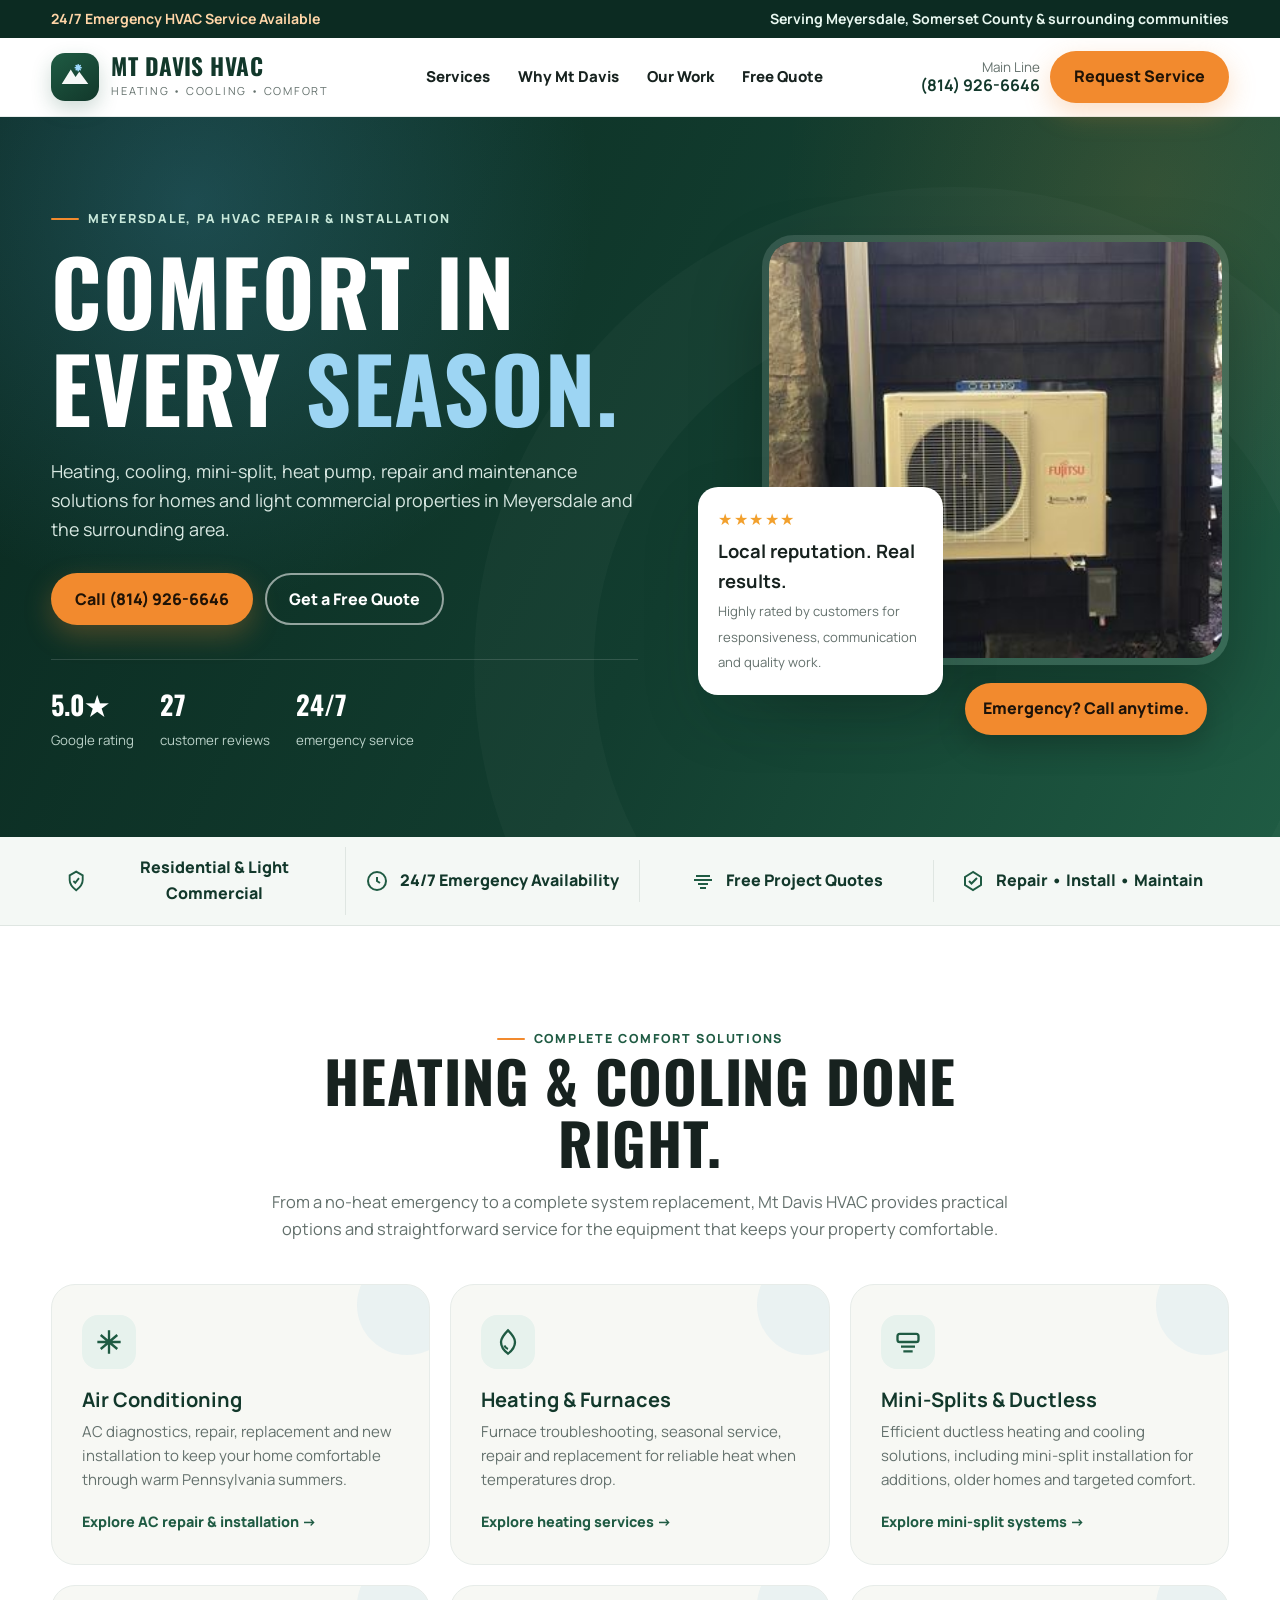
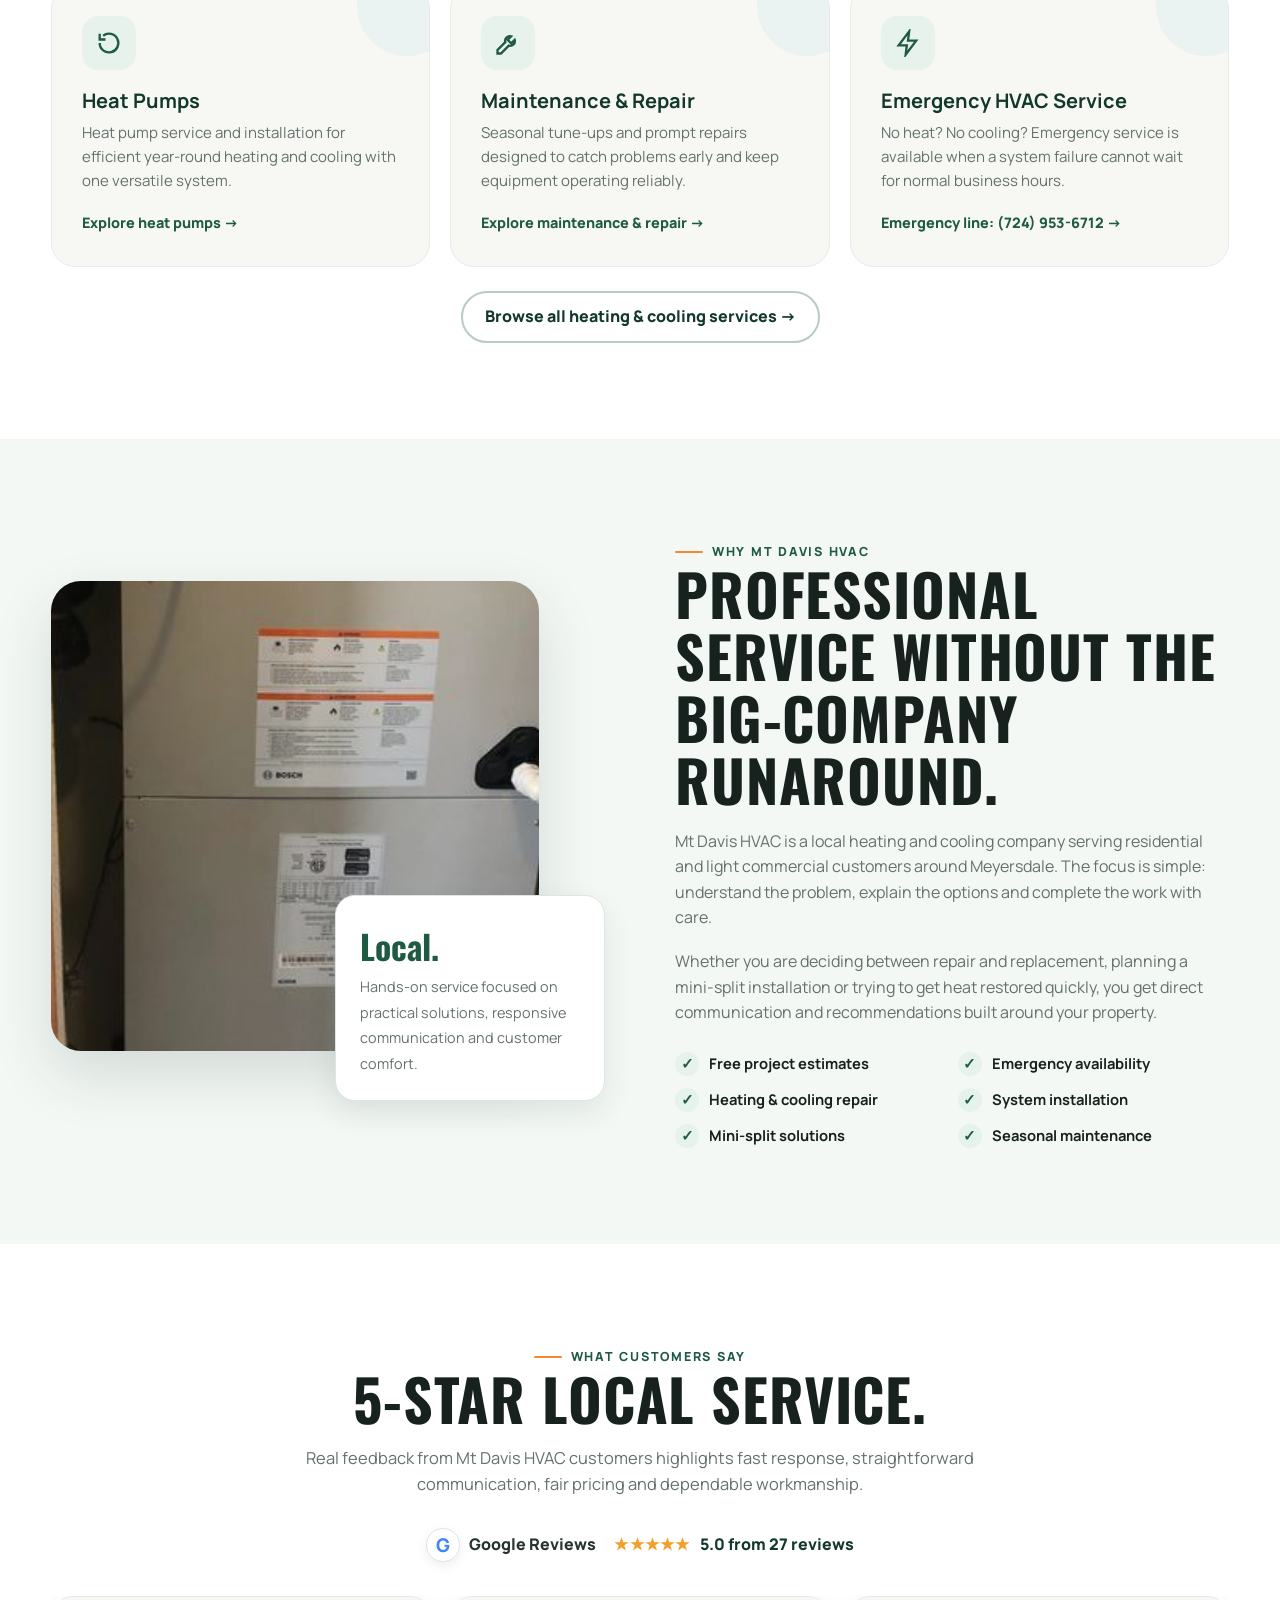
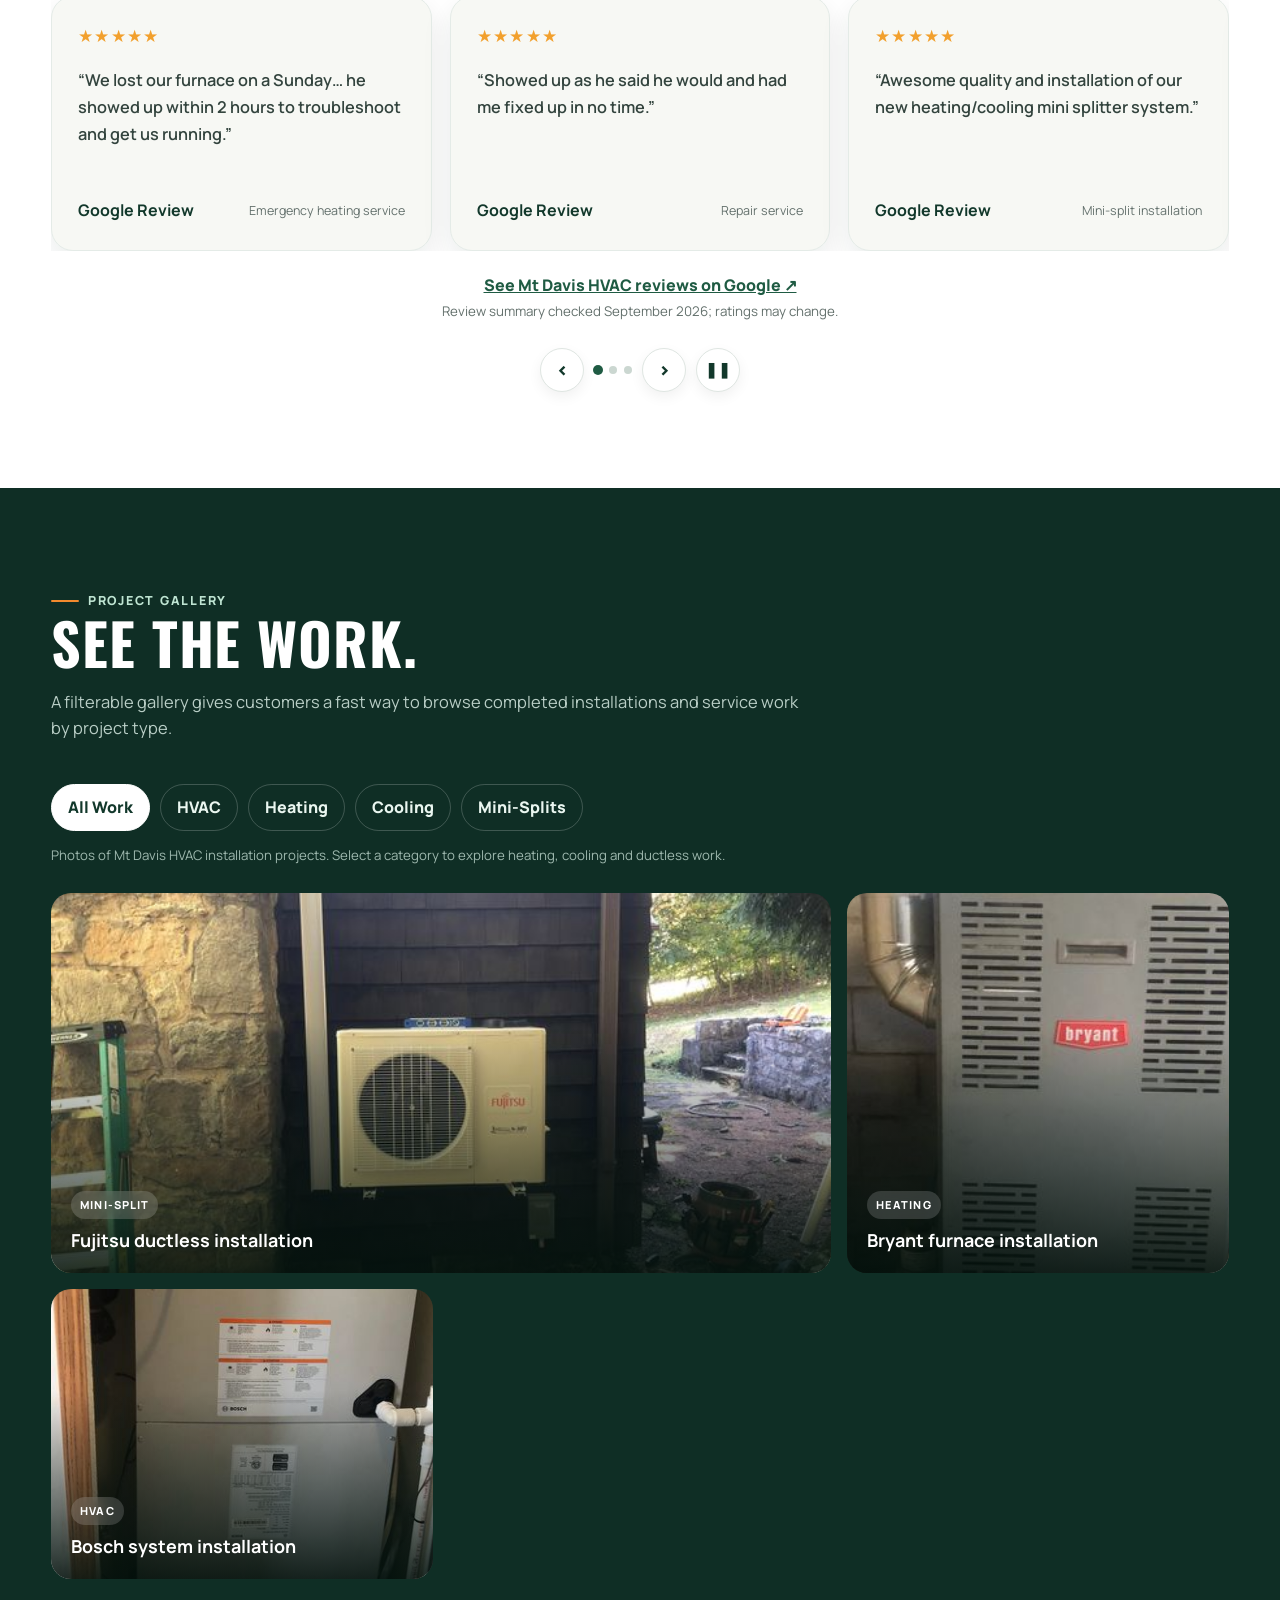
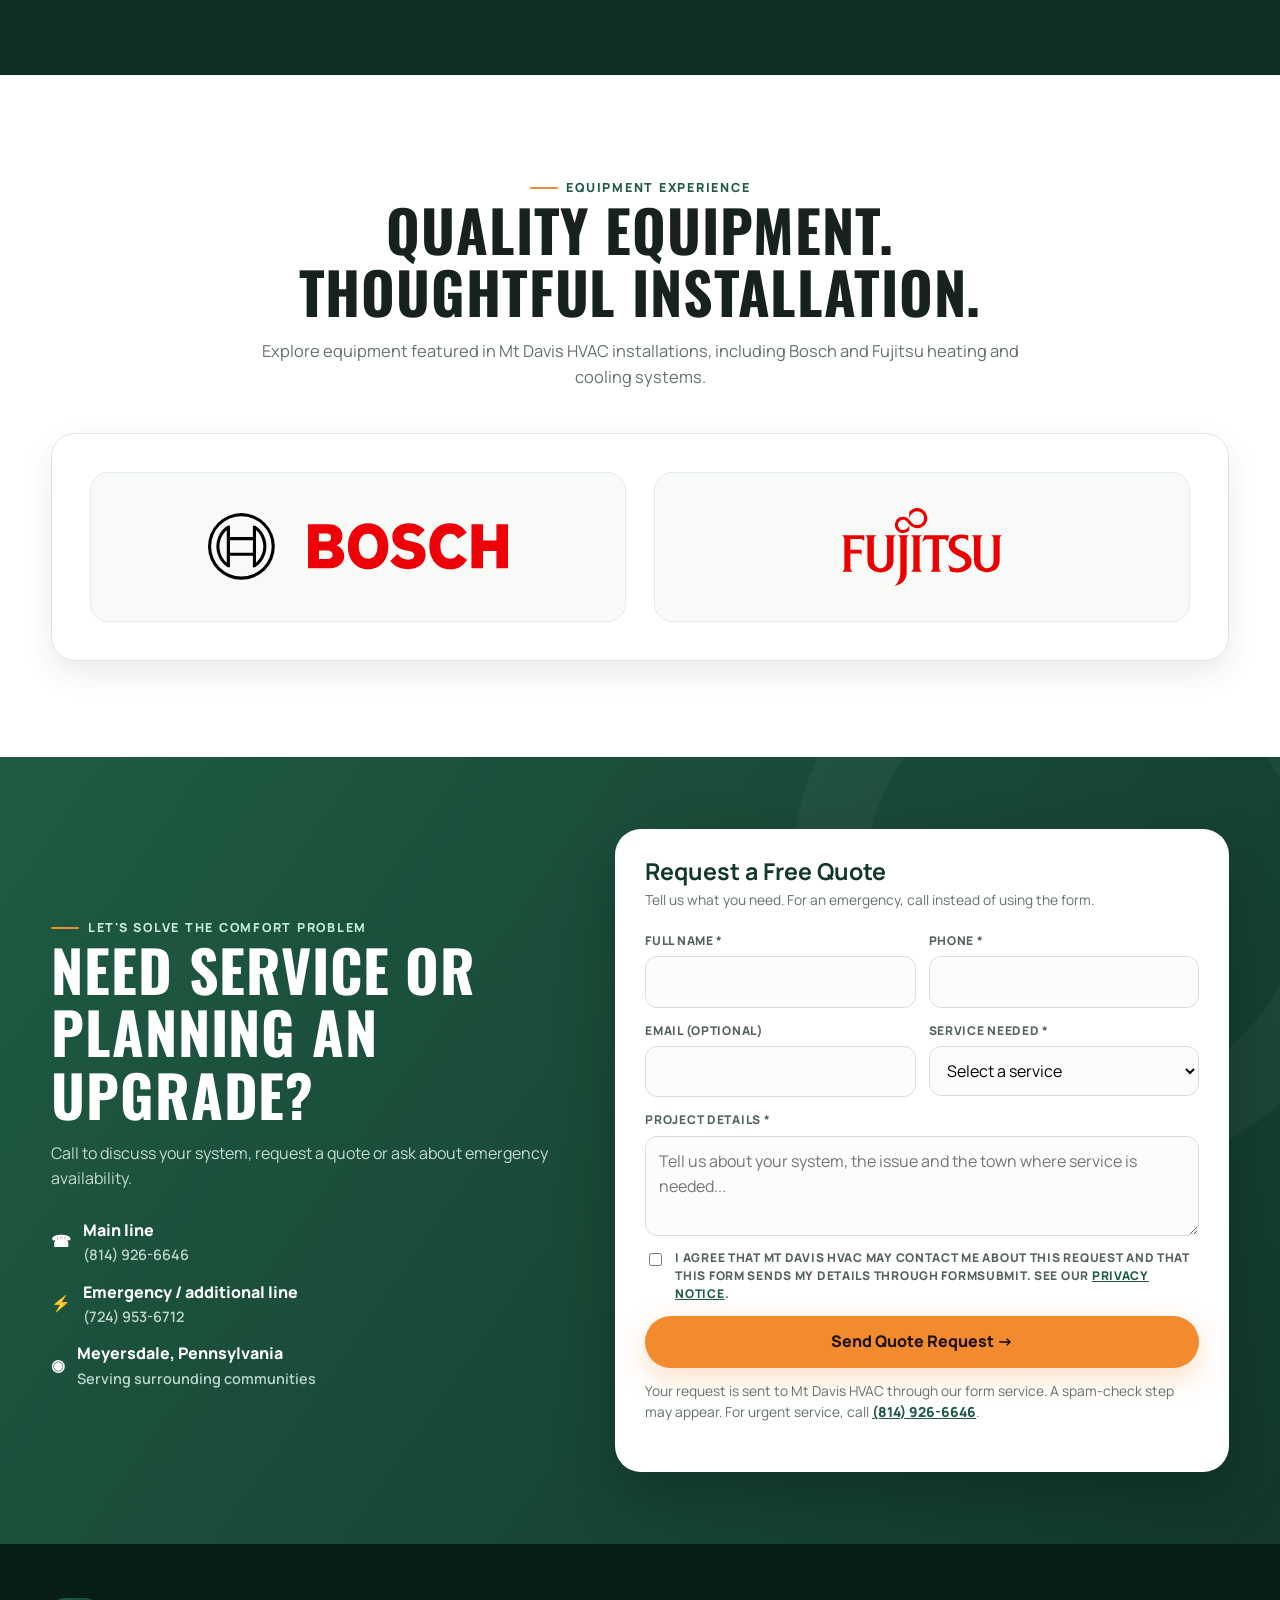
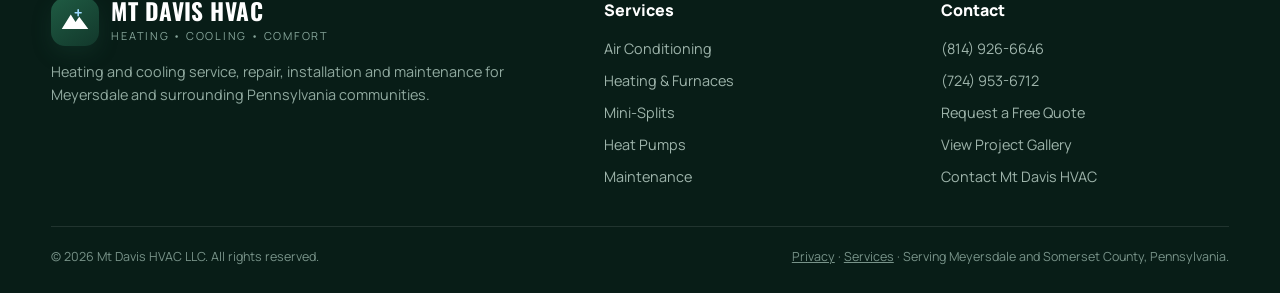
==== commit 37486c7c: "Remove publicly displayed contact email from website copy" ====
--- a/index.html
+++ b/index.html
@@ -25,7 +25,7 @@
   <meta property="og:image:alt" content="Mt Davis HVAC heating and cooling in Meyersdale, Pennsylvania, alongside a real Fujitsu installation">
   <meta name="twitter:card" content="summary_large_image">
   <link rel="preload" as="image" href="/hvac-assets/fujitsu-mini-split.jpg">
-  <script type="application/ld+json">{"@context":"https://schema.org","@type":"HVACBusiness","@id":"https://mtdavishvac.com/#business","name":"Mt Davis HVAC","url":"https://mtdavishvac.com/","telephone":"+1-814-926-6646","email":"markoplixo@gmail.com","image":"https://mtdavishvac.com/hvac-assets/fujitsu-mini-split.jpg","address":{"@type":"PostalAddress","addressLocality":"Meyersdale","addressRegion":"PA","postalCode":"15552","addressCountry":"US"},"areaServed":[{"@type":"City","name":"Meyersdale, Pennsylvania"},{"@type":"AdministrativeArea","name":"Somerset County, Pennsylvania"}],"hasOfferCatalog":{"@type":"OfferCatalog","name":"Heating and cooling services","itemListElement":[{"@type":"OfferCatalog","name":"Air conditioning repair and installation"},{"@type":"OfferCatalog","name":"Furnace repair and installation"},{"@type":"OfferCatalog","name":"Ductless mini-split installation"},{"@type":"OfferCatalog","name":"Heat pump service"},{"@type":"OfferCatalog","name":"HVAC seasonal maintenance"}]},"description":"Heating, cooling, ductless mini-splits and seasonal HVAC maintenance for Meyersdale and Somerset County, PA"}</script>
+  <script type="application/ld+json">{"@context":"https://schema.org","@type":"HVACBusiness","@id":"https://mtdavishvac.com/#business","name":"Mt Davis HVAC","url":"https://mtdavishvac.com/","telephone":"+1-814-926-6646","image":"https://mtdavishvac.com/hvac-assets/fujitsu-mini-split.jpg","address":{"@type":"PostalAddress","addressLocality":"Meyersdale","addressRegion":"PA","postalCode":"15552","addressCountry":"US"},"areaServed":[{"@type":"City","name":"Meyersdale, Pennsylvania"},{"@type":"AdministrativeArea","name":"Somerset County, Pennsylvania"}],"hasOfferCatalog":{"@type":"OfferCatalog","name":"Heating and cooling services","itemListElement":[{"@type":"OfferCatalog","name":"Air conditioning repair and installation"},{"@type":"OfferCatalog","name":"Furnace repair and installation"},{"@type":"OfferCatalog","name":"Ductless mini-split installation"},{"@type":"OfferCatalog","name":"Heat pump service"},{"@type":"OfferCatalog","name":"HVAC seasonal maintenance"}]},"description":"Heating, cooling, ductless mini-splits and seasonal HVAC maintenance for Meyersdale and Somerset County, PA"}</script>
   <link rel="preconnect" href="https://fonts.googleapis.com">
   <link rel="preconnect" href="https://fonts.gstatic.com" crossorigin>
   <link href="https://fonts.googleapis.com/css2?family=Manrope:wght@400;500;600;700;800&family=Oswald:wght@500;600;700&display=swap" rel="stylesheet">
@@ -771,6 +771,7 @@
           <p>Tell us what you need. For an emergency, call instead of using the form.</p>
           <input type="hidden" name="_subject" value="Mt Davis HVAC — New Website Quote Request">
           <input type="hidden" name="_next" value="https://mtdavishvac.com/thank-you/">
+          <input type="hidden" name="_url" value="https://mtdavishvac.com/">
           <input type="hidden" name="_template" value="table">
           <div class="field-honey" aria-hidden="true">
             <label for="company_website">Leave this field empty</label>
@@ -816,7 +817,7 @@
               <button class="btn btn-primary" type="submit">Send Quote Request →</button>
             </div>
           </div>
-          <p class="form-note">Submissions are sent to the Mt Davis HVAC inbox at <a href="mailto:markoplixo@gmail.com">markoplixo@gmail.com</a> through an external form service. A spam-check step may appear. For urgent service, call <a href="tel:+18149266646">(814) 926-6646</a>.</p>
+          <p class="form-note">Your request is sent to Mt Davis HVAC through our form service. A spam-check step may appear. For urgent service, call <a href="tel:+18149266646">(814) 926-6646</a>.</p>
         </form>
       </div>
     </section>
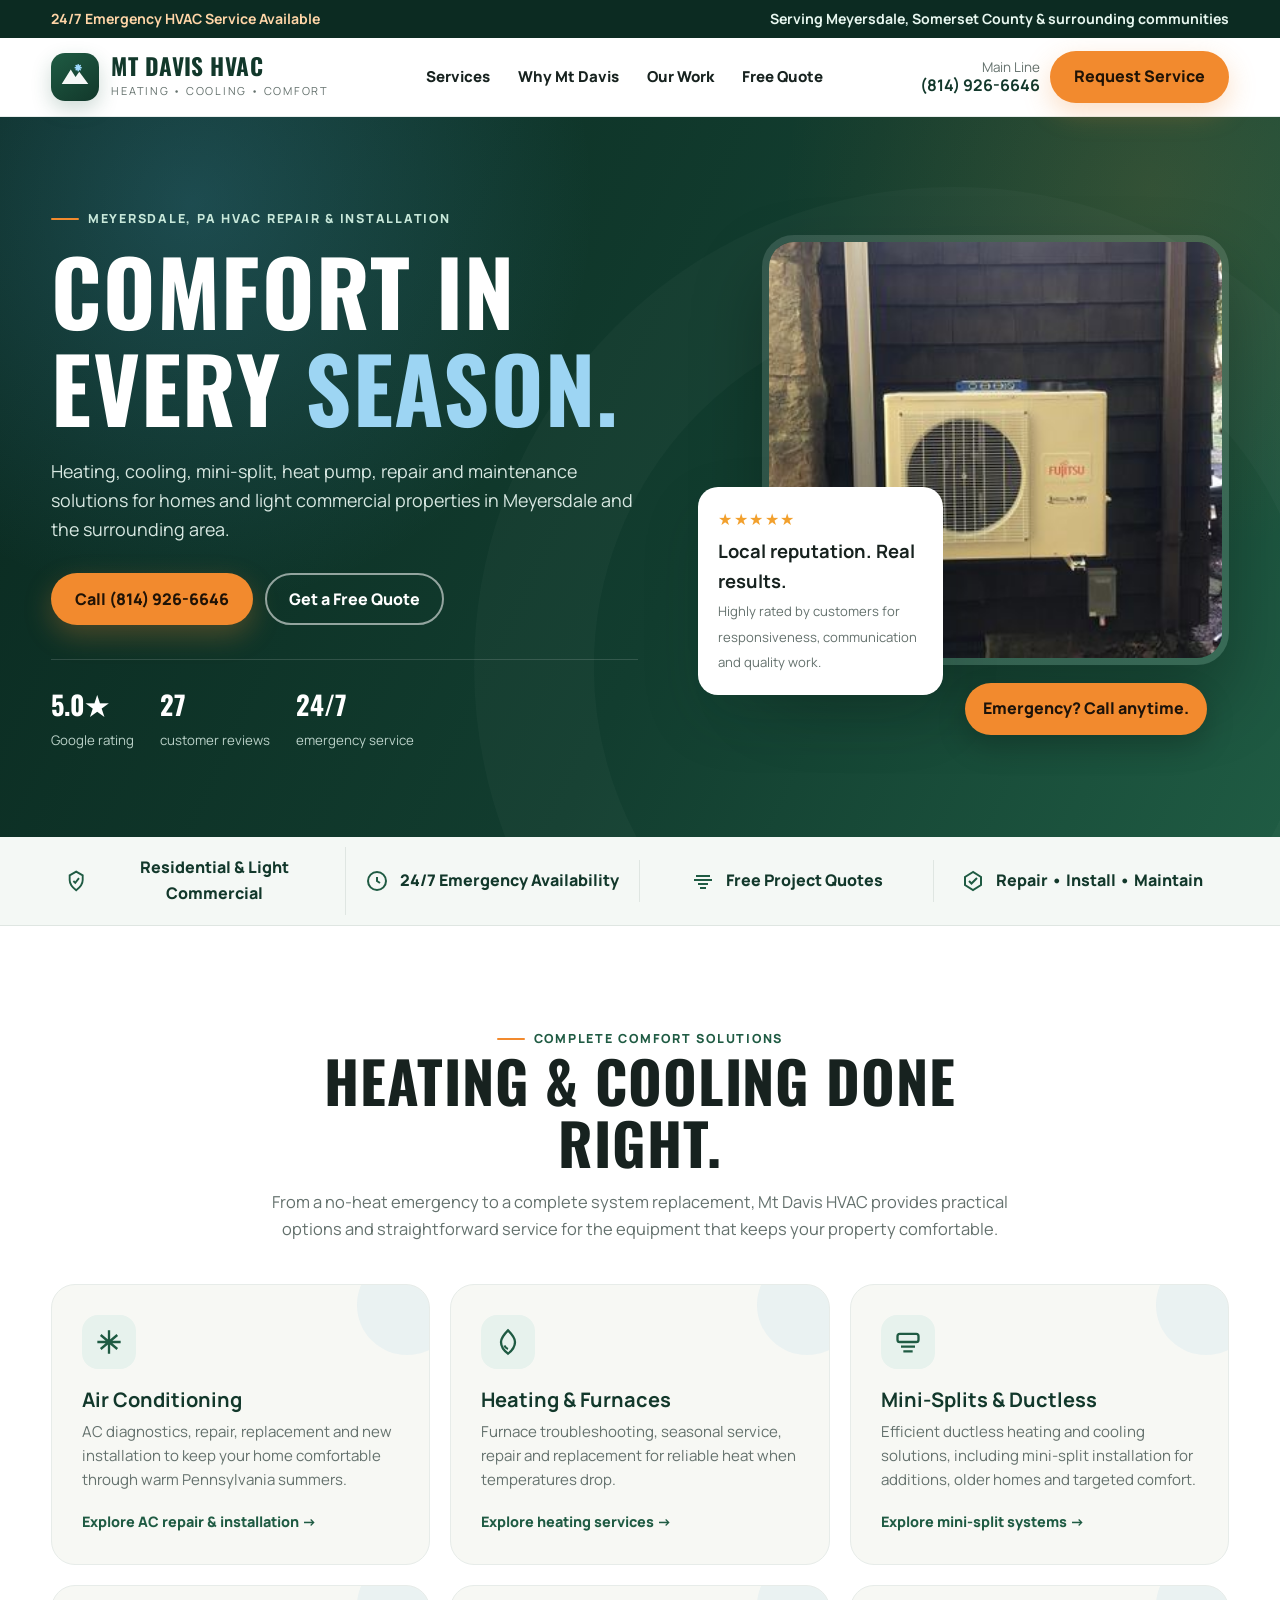
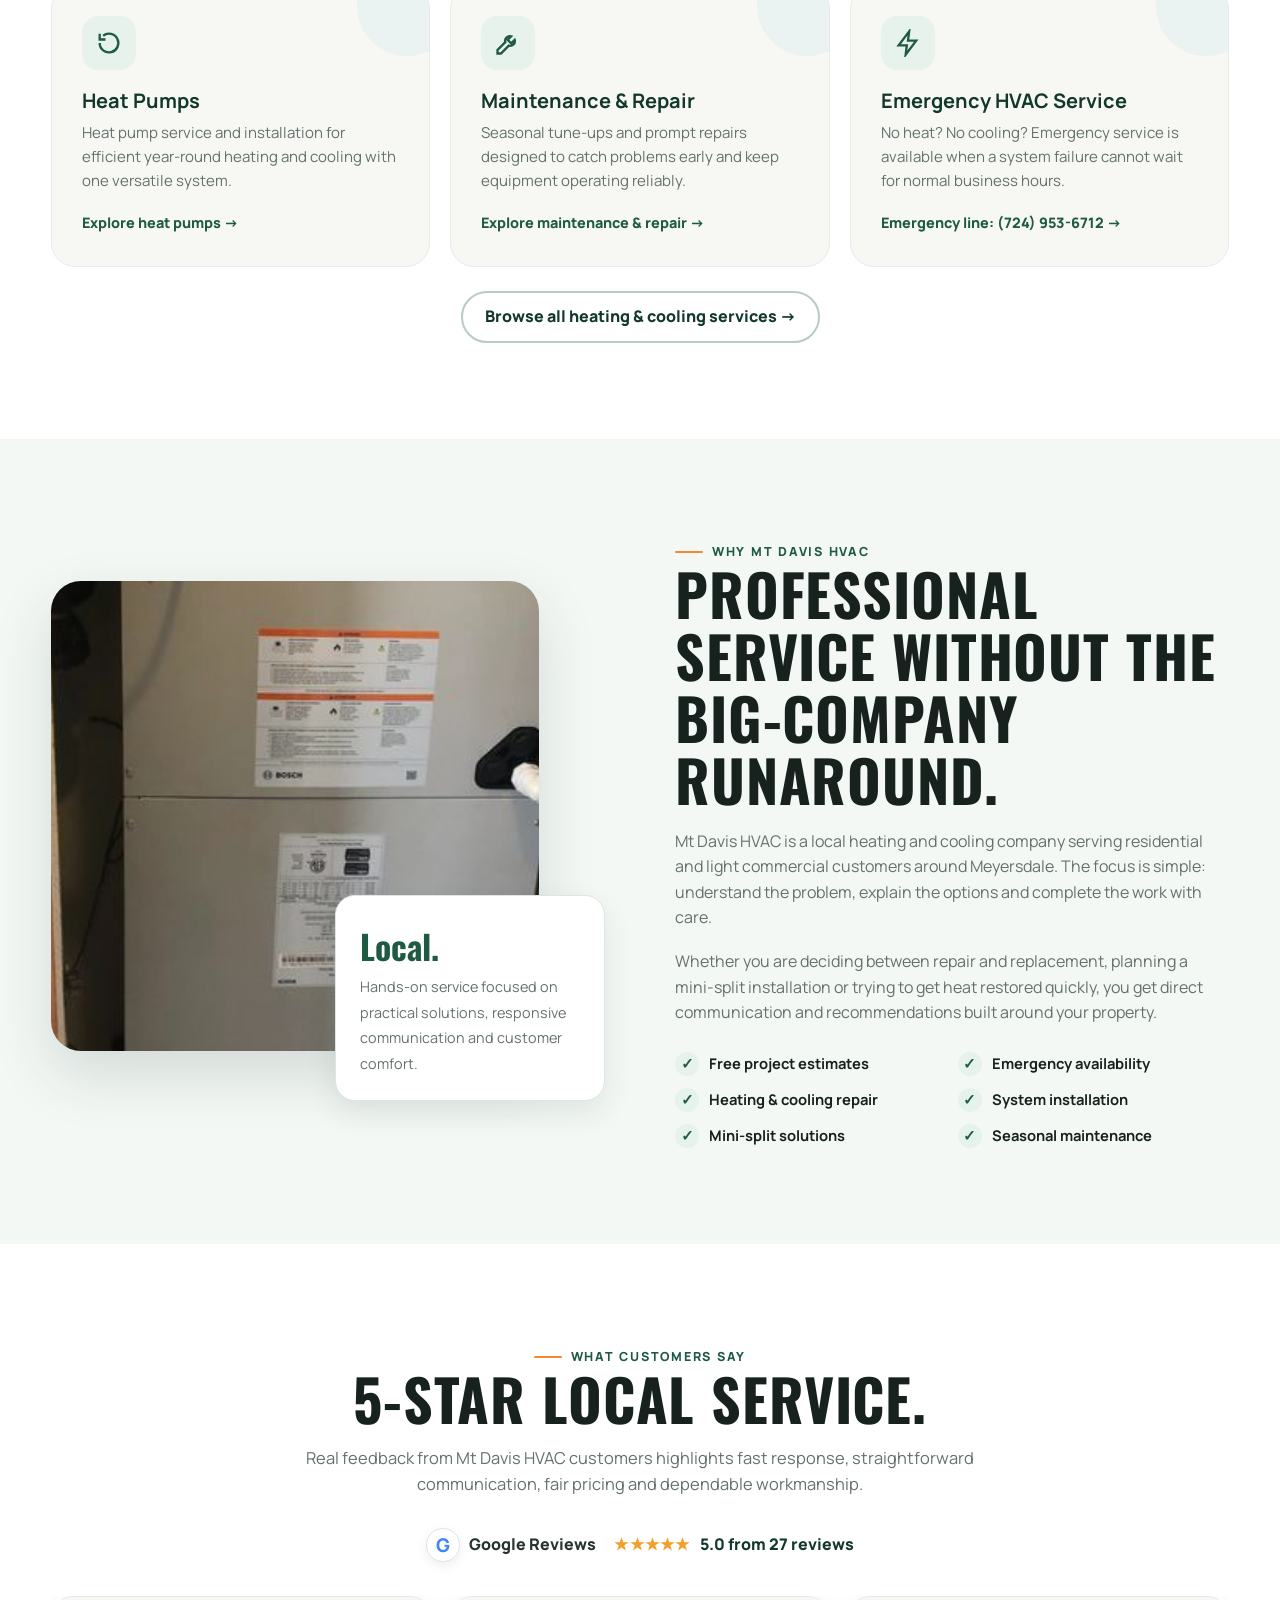
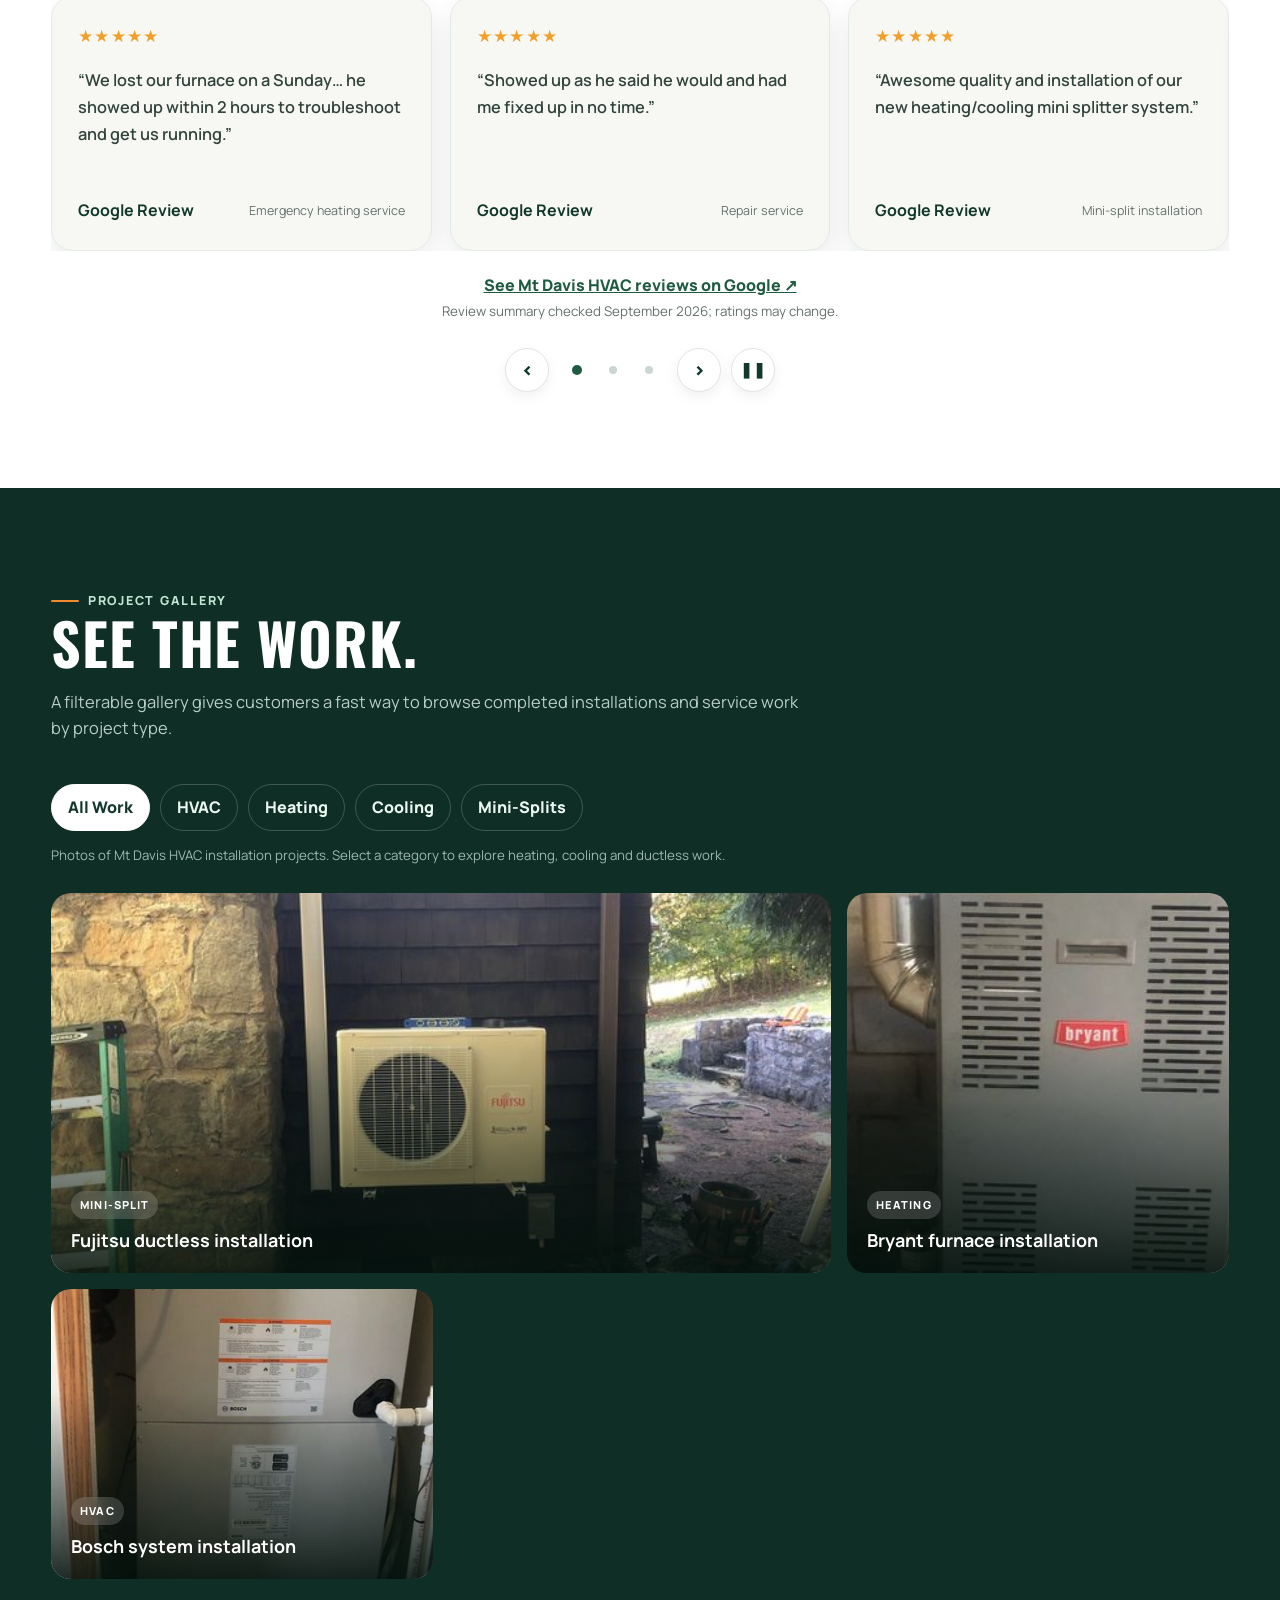
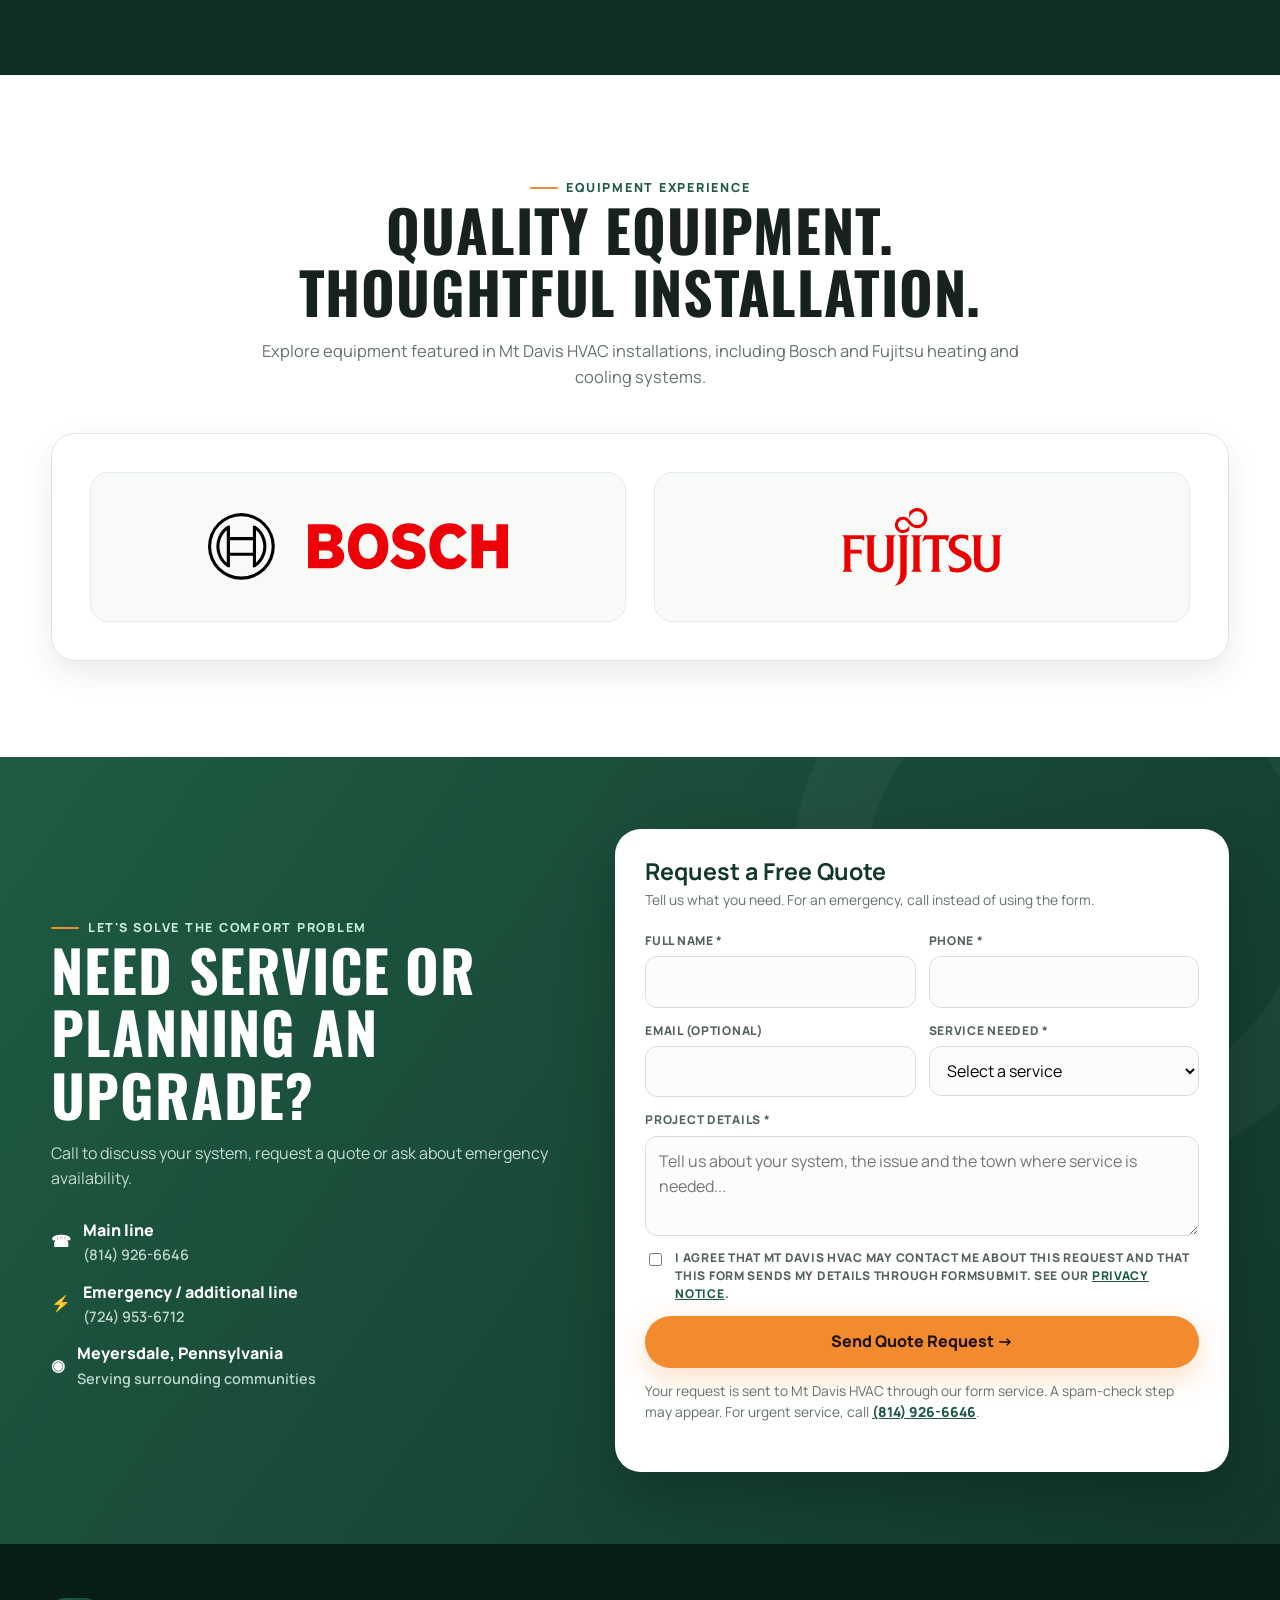
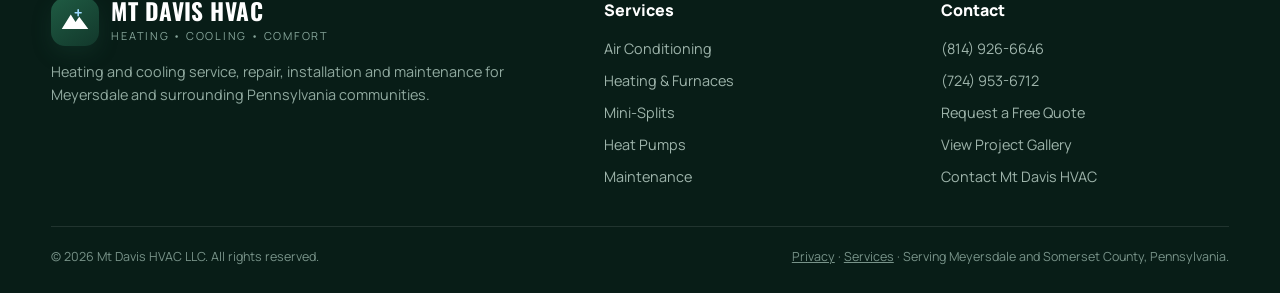
==== commit a0e45d4b: "Enlarge review pagination tap targets for mobile accessibility" ====
--- a/index.html
+++ b/index.html
@@ -255,11 +255,18 @@
       width:44px;height:44px;border-radius:50%;border:1px solid var(--line);background:#fff;
       color:var(--green-dark);font-size:1.25rem;font-weight:900;cursor:pointer;box-shadow:0 5px 14px rgba(0,0,0,.06)
     }
-    .review-dots{display:flex;gap:7px}
+    .review-dots{display:flex;gap:0;align-items:center}
     .review-dot{
-      width:8px;height:8px;border-radius:50%;border:0;background:#cbd7d1;padding:0;cursor:pointer
-    }
-    .review-dot.active{background:var(--green);transform:scale(1.25)}
+      width:36px;height:36px;border-radius:50%;border:0;background:transparent;padding:0;
+      cursor:pointer;display:grid;place-items:center;flex:none
+    }
+    .review-dot::before{
+      content:"";display:block;width:8px;height:8px;border-radius:50%;background:#cbd7d1;
+      transition:transform .2s ease,background .2s ease
+    }
+    .review-dot.active::before{background:var(--green);transform:scale(1.25)}
+    .review-dot:focus-visible{outline:3px solid var(--orange);outline-offset:1px}
+    @media(max-width:640px){.review-dot{width:32px;height:32px}}
     .gallery{background:#0f2e25;color:white}
     .gallery .section-head p{color:#b9cec6}
     .gallery .eyebrow{color:#bfe5d3}
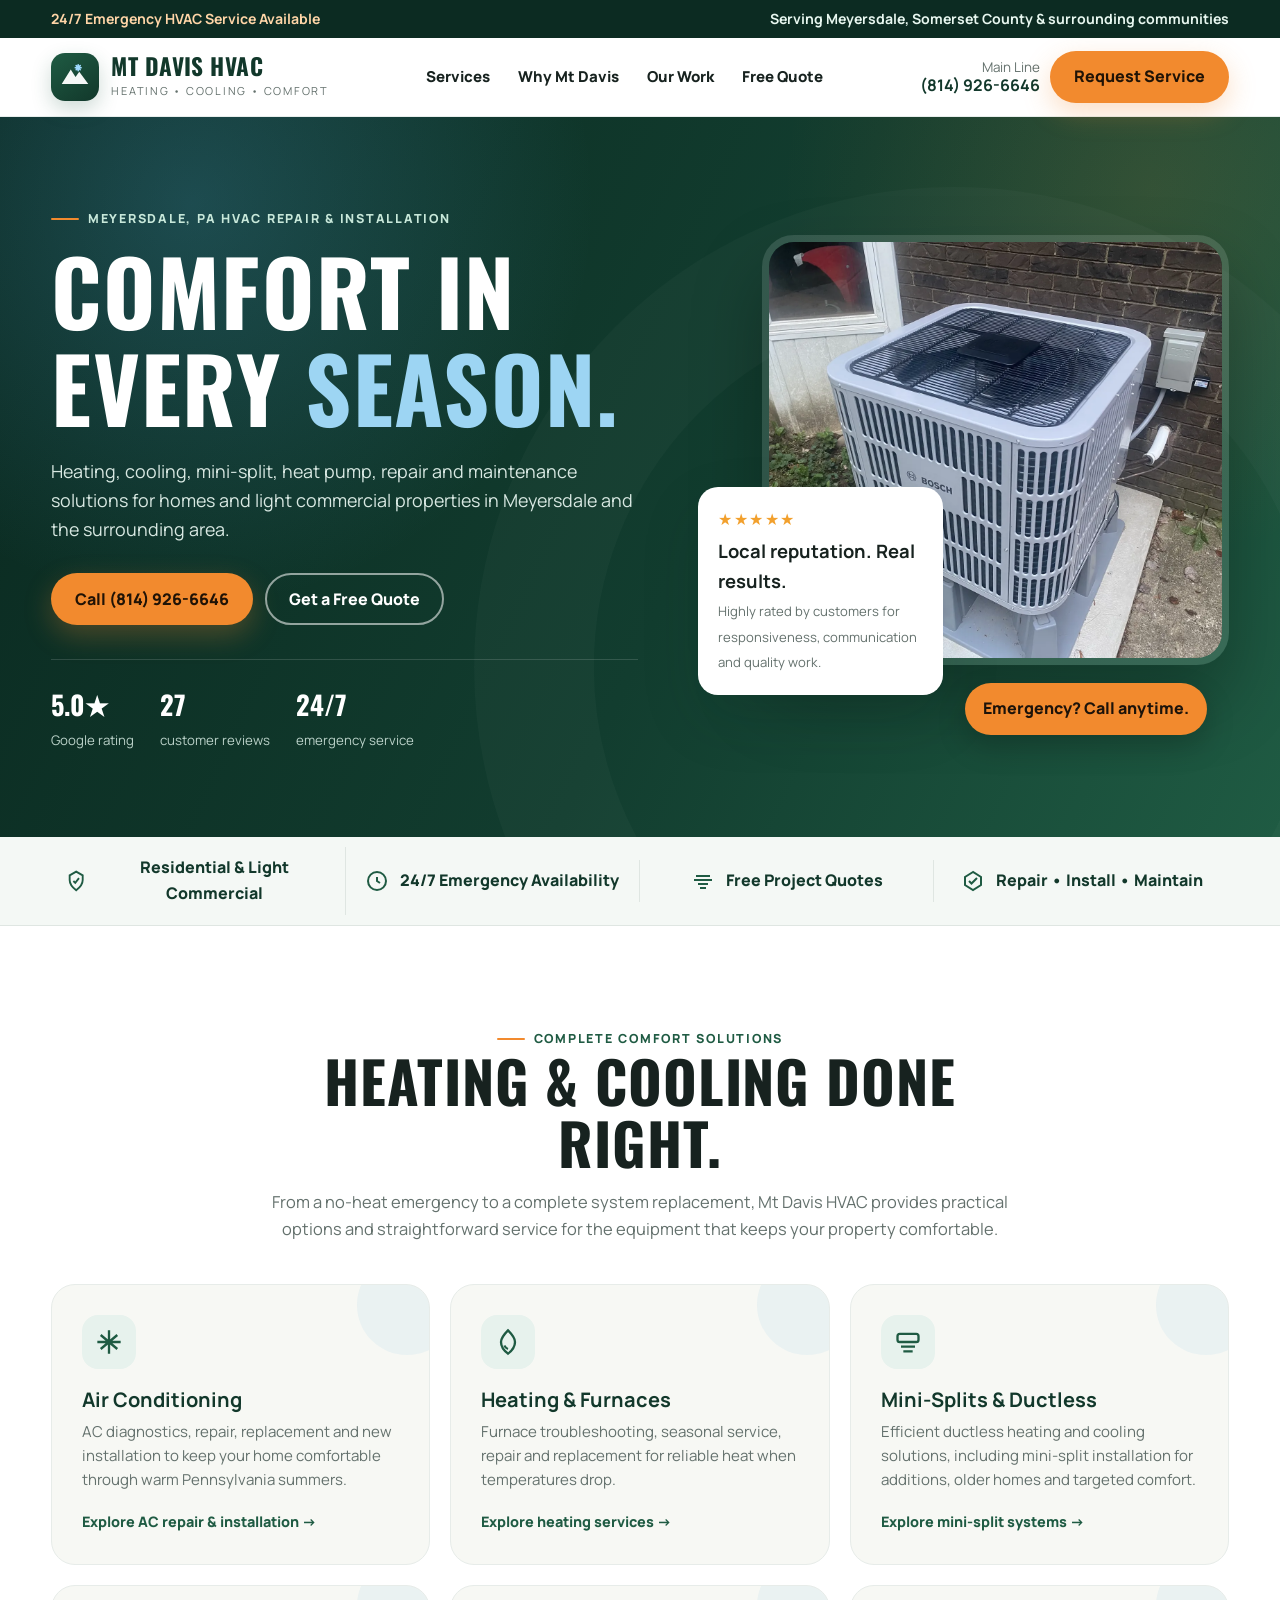
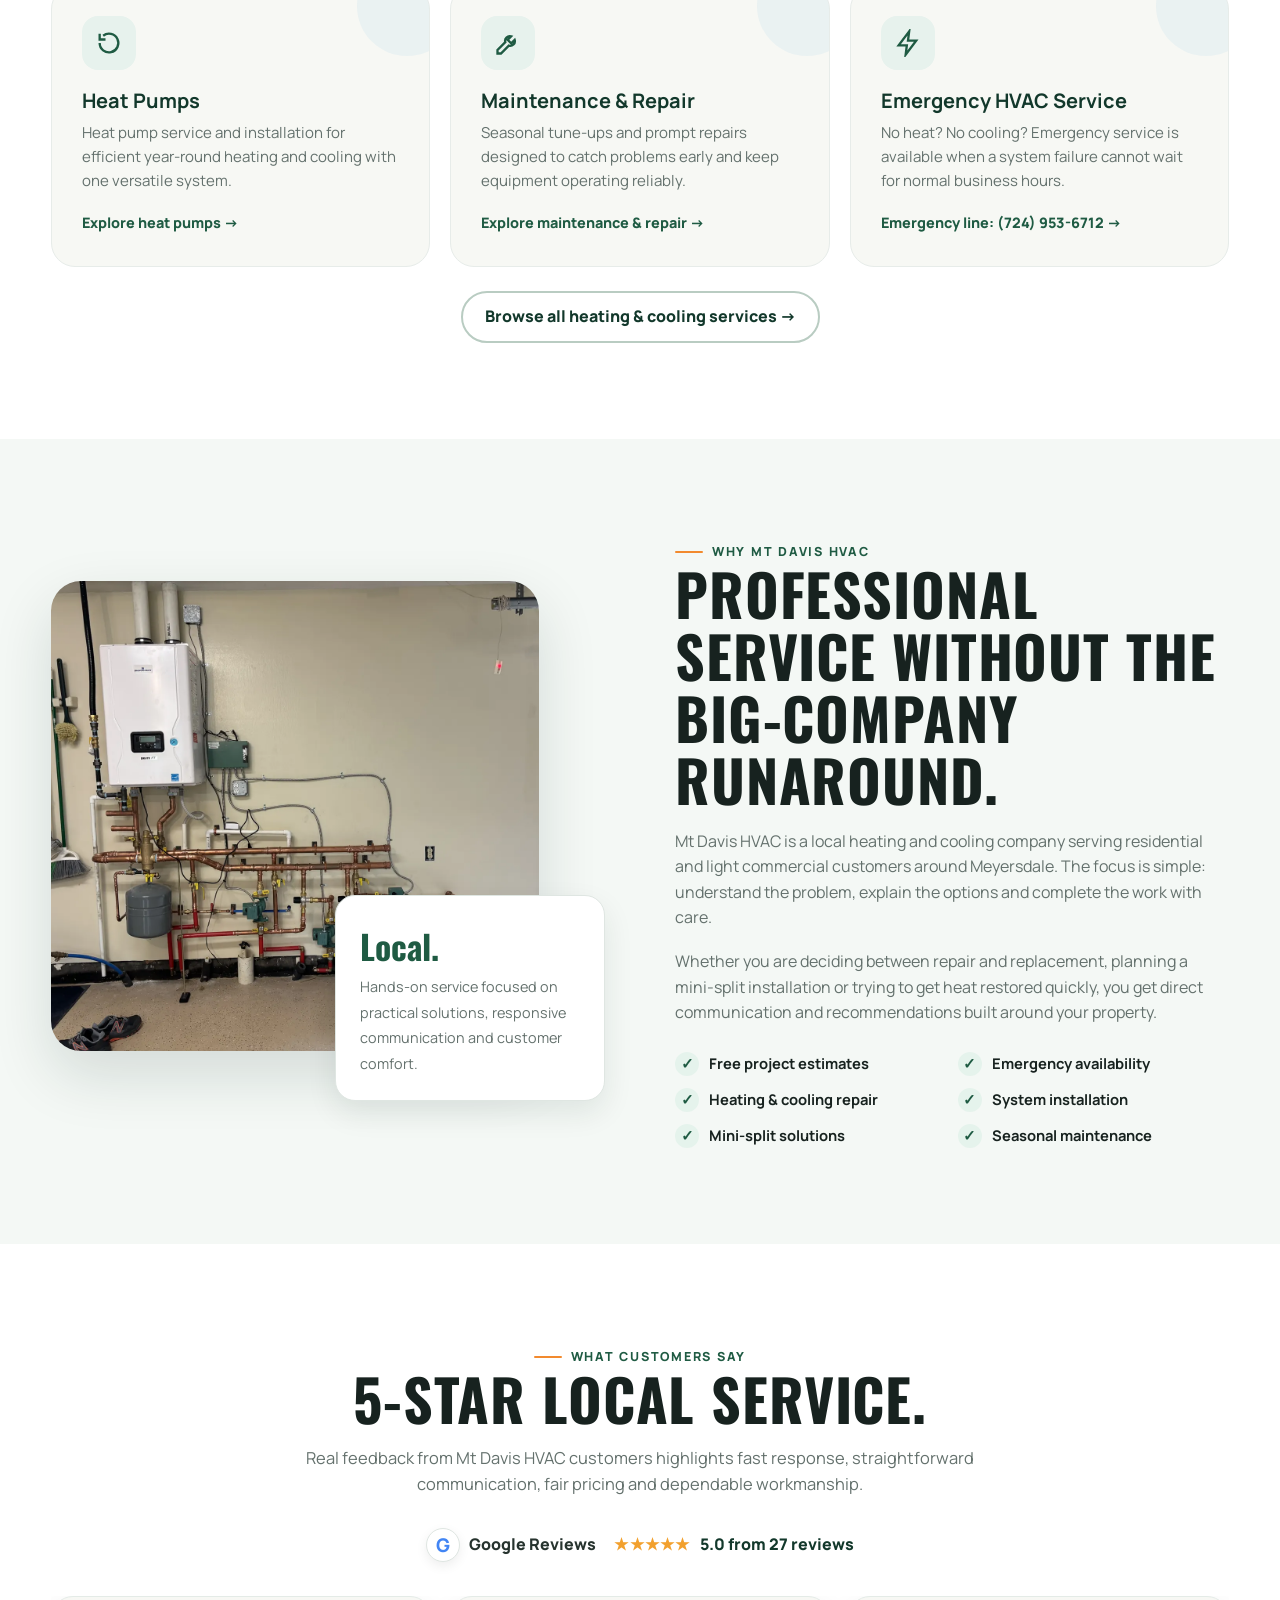
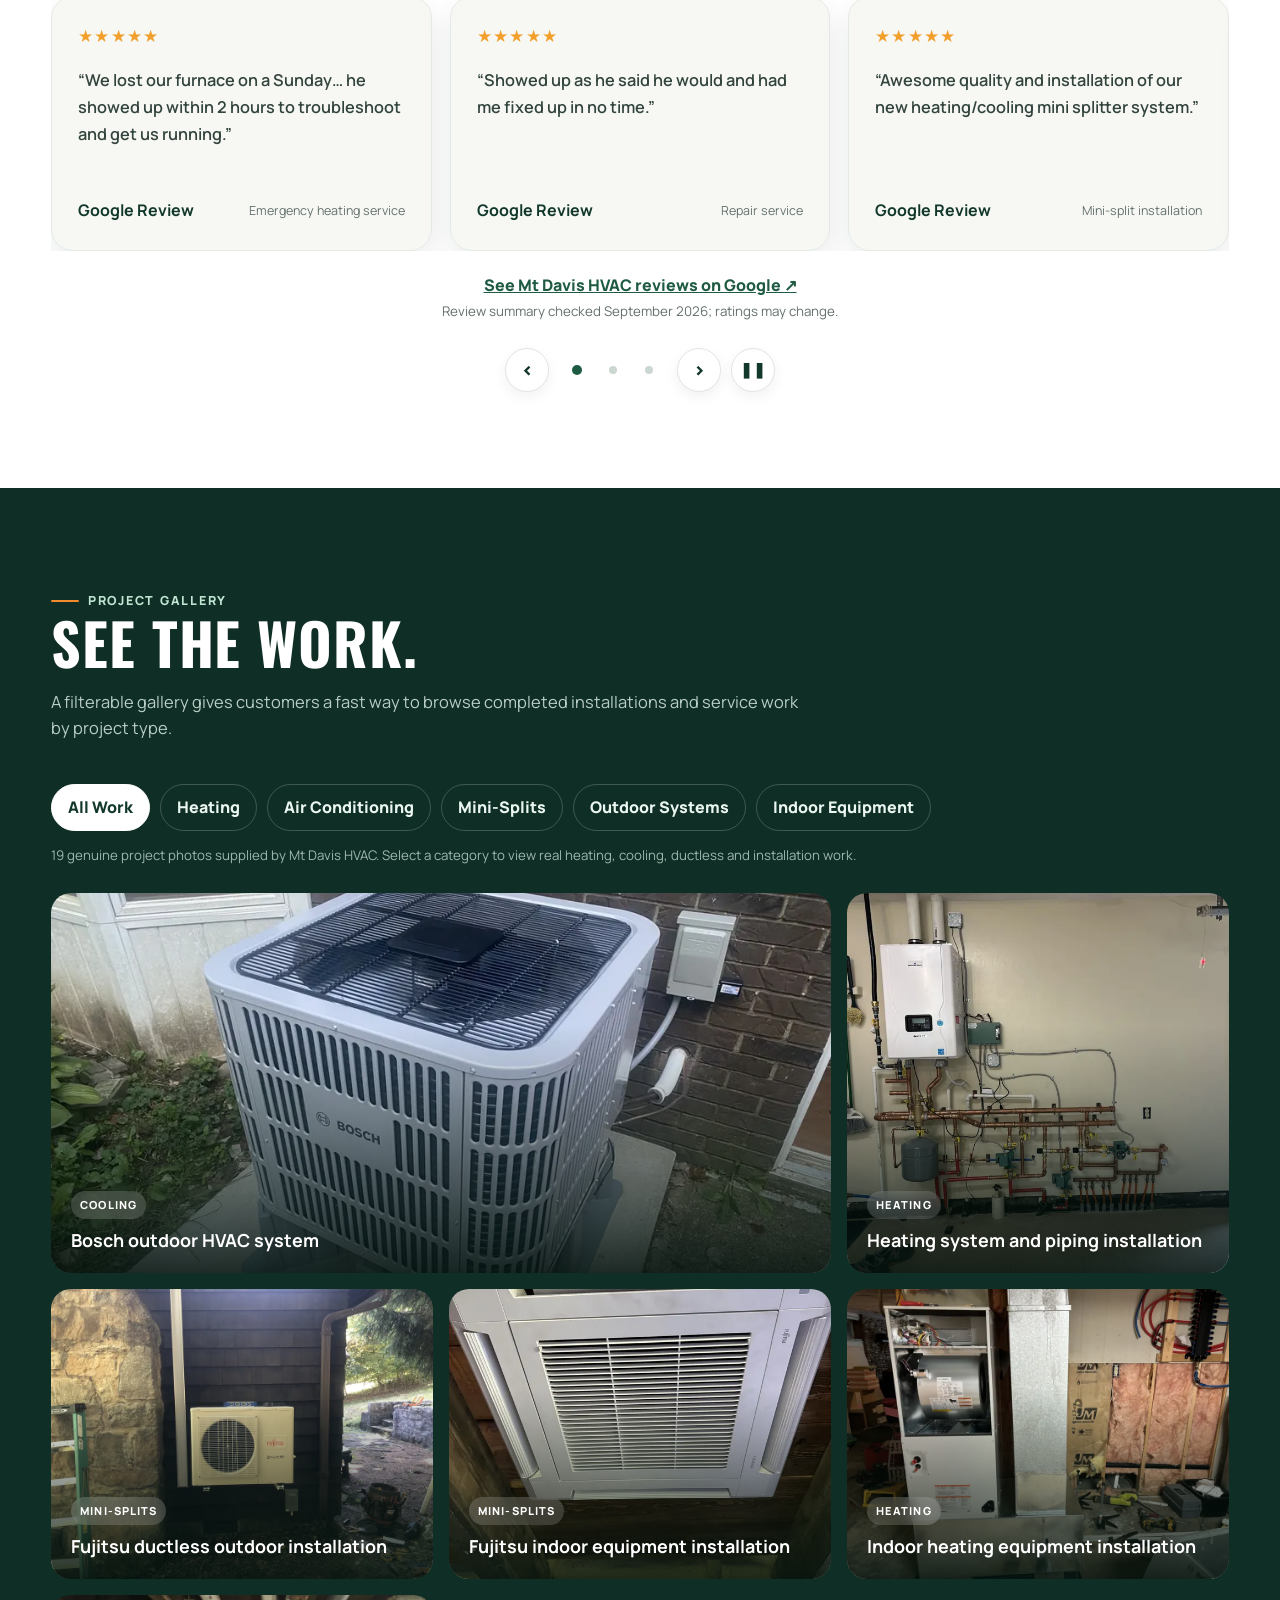
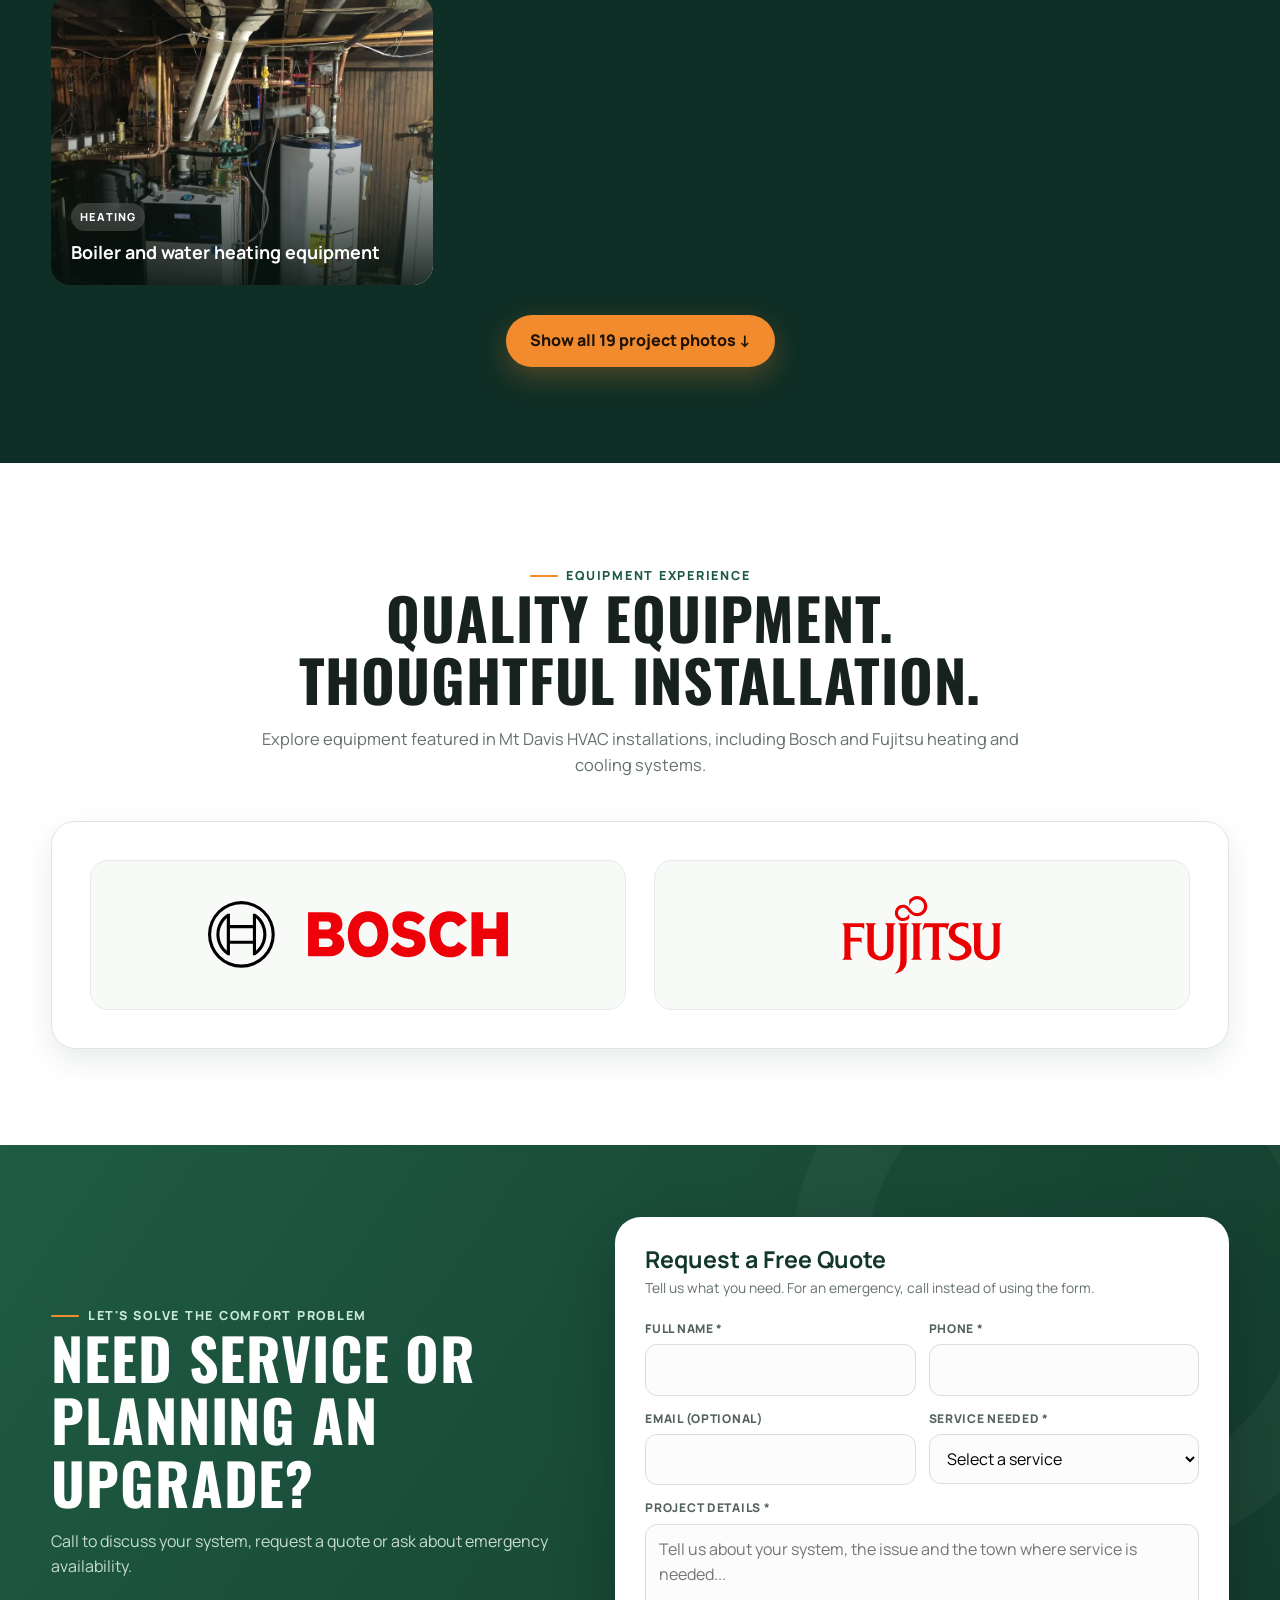
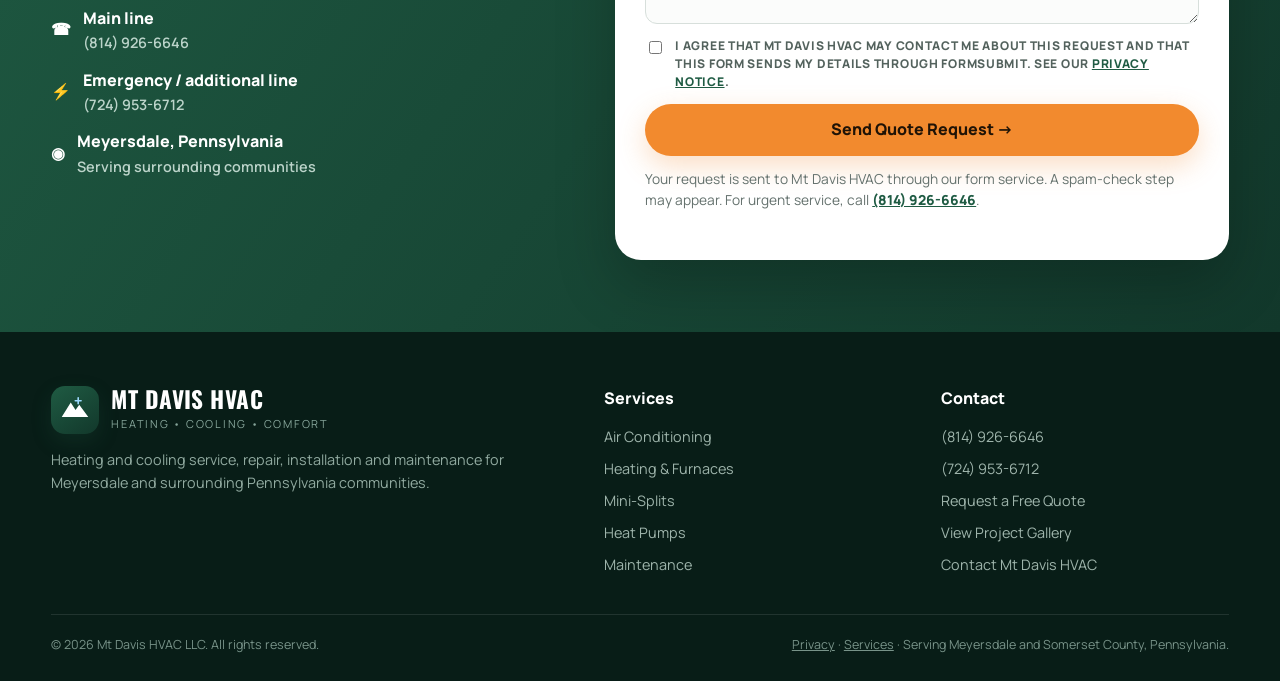
==== commit 30ec34be: "Publish 19 real Mt Davis project photos, upgrade featured images and categorized gallery" ====
--- a/index.html
+++ b/index.html
@@ -25,9 +25,11 @@
   <meta property="og:image:alt" content="Mt Davis HVAC heating and cooling in Meyersdale, Pennsylvania, alongside a real Fujitsu installation">
   <meta name="twitter:card" content="summary_large_image">
   <link rel="preload" as="image" href="/hvac-assets/fujitsu-mini-split.jpg">
-  <script type="application/ld+json">{"@context":"https://schema.org","@type":"HVACBusiness","@id":"https://mtdavishvac.com/#business","name":"Mt Davis HVAC","url":"https://mtdavishvac.com/","telephone":"+1-814-926-6646","image":"https://mtdavishvac.com/hvac-assets/fujitsu-mini-split.jpg","address":{"@type":"PostalAddress","addressLocality":"Meyersdale","addressRegion":"PA","postalCode":"15552","addressCountry":"US"},"areaServed":[{"@type":"City","name":"Meyersdale, Pennsylvania"},{"@type":"AdministrativeArea","name":"Somerset County, Pennsylvania"}],"hasOfferCatalog":{"@type":"OfferCatalog","name":"Heating and cooling services","itemListElement":[{"@type":"OfferCatalog","name":"Air conditioning repair and installation"},{"@type":"OfferCatalog","name":"Furnace repair and installation"},{"@type":"OfferCatalog","name":"Ductless mini-split installation"},{"@type":"OfferCatalog","name":"Heat pump service"},{"@type":"OfferCatalog","name":"HVAC seasonal maintenance"}]},"description":"Heating, cooling, ductless mini-splits and seasonal HVAC maintenance for Meyersdale and Somerset County, PA"}</script>
+  <script type="application/ld+json">{"@context":"https://schema.org","@type":"HVACBusiness","@id":"https://mtdavishvac.com/#business","name":"Mt Davis HVAC","url":"https://mtdavishvac.com/","telephone":"+1-814-926-6646","image":"https://mtdavishvac.com/hvac-assets/gallery/bosch-outdoor-unit-full.webp","address":{"@type":"PostalAddress","addressLocality":"Meyersdale","addressRegion":"PA","postalCode":"15552","addressCountry":"US"},"areaServed":[{"@type":"City","name":"Meyersdale, Pennsylvania"},{"@type":"AdministrativeArea","name":"Somerset County, Pennsylvania"}],"hasOfferCatalog":{"@type":"OfferCatalog","name":"Heating and cooling services","itemListElement":[{"@type":"OfferCatalog","name":"Air conditioning repair and installation"},{"@type":"OfferCatalog","name":"Furnace repair and installation"},{"@type":"OfferCatalog","name":"Ductless mini-split installation"},{"@type":"OfferCatalog","name":"Heat pump service"},{"@type":"OfferCatalog","name":"HVAC seasonal maintenance"}]},"description":"Heating, cooling, ductless mini-splits and seasonal HVAC maintenance for Meyersdale and Somerset County, PA"}</script>
   <link rel="preconnect" href="https://fonts.googleapis.com">
   <link rel="preconnect" href="https://fonts.gstatic.com" crossorigin>
+  <link rel="preload" href="https://fonts.gstatic.com/s/oswald/v57/TK3IWkUHHAIjg75cFRf3bXL8LICs1_Fv40pKlN4NNSeSASz7FmlWHYjMdZwl.woff2" as="font" type="font/woff2" crossorigin>
+  <link rel="preload" href="https://fonts.gstatic.com/s/manrope/v20/xn7gYHE41ni1AdIRggexSvfedN4.woff2" as="font" type="font/woff2" crossorigin>
   <link href="https://fonts.googleapis.com/css2?family=Manrope:wght@400;500;600;700;800&family=Oswald:wght@500;600;700&display=swap" rel="stylesheet">
   <style>
     :root{
@@ -284,7 +286,11 @@
     }
     .gallery-item.featured{grid-column:span 8;height:380px}
     .gallery-item.tall{height:380px}
+    .gallery-photo-btn{width:100%;height:100%;border:0;padding:0;display:block;cursor:zoom-in;background:transparent}
+    .gallery-photo-btn:focus-visible{outline:4px solid var(--orange);outline-offset:-5px}
     .gallery-item img{width:100%;height:100%;object-fit:cover;transition:.4s transform}
+    .gallery-item:after,.gallery-caption{pointer-events:none}
+    .gallery-expander{text-align:center;margin-top:30px}
     .gallery-item:hover img{transform:scale(1.045)}
     .gallery-item:after{
       content:"";position:absolute;inset:35% 0 0;background:linear-gradient(transparent,rgba(3,17,12,.88))
@@ -509,7 +515,7 @@
         </div>
 
         <div class="hero-visual">
-          <img class="hero-photo" src="./hvac-assets/fujitsu-mini-split.jpg" fetchpriority="high" decoding="async" width="600" height="300" alt="Fujitsu mini-split outdoor unit installed by Mt Davis HVAC">
+          <img class="hero-photo" src="/hvac-assets/gallery/bosch-outdoor-unit-full.webp" fetchpriority="high" decoding="async" width="1600" height="1200" alt="Bosch outdoor HVAC unit installed next to a brick home">
           <div class="hero-badge">
             <div class="stars">★★★★★</div>
             <strong>Local reputation. Real results.</strong>
@@ -611,7 +617,7 @@
     <section class="section about" id="about">
       <div class="container split">
         <div class="about-photo">
-          <img loading="lazy" decoding="async" src="./hvac-assets/bosch-installation.jpg" alt="Bosch HVAC equipment installation">
+          <img loading="lazy" decoding="async" src="/hvac-assets/gallery/heating-piping-installation-full.webp" width="1600" height="1200" alt="Clean heating installation with wall-mounted equipment and organized piping">
           <div class="about-card">
             <strong>Local.</strong>
             <span>Hands-on service focused on practical solutions, responsive communication and customer comfort.</span>
@@ -704,31 +710,151 @@
         </div>
 
         <div class="filter-row" aria-label="Gallery filters">
-          <button class="filter-btn active" data-filter="all">All Work</button>
-          <button class="filter-btn" data-filter="hvac">HVAC</button>
-          <button class="filter-btn" data-filter="heating">Heating</button>
-          <button class="filter-btn" data-filter="cooling">Cooling</button>
-          <button class="filter-btn" data-filter="minisplit">Mini-Splits</button>
-        </div>
-        <p class="gallery-note">Photos of Mt Davis HVAC installation projects. Select a category to explore heating, cooling and ductless work.</p>
+          <button class="filter-btn active" type="button" aria-pressed="true" data-filter="all">All Work</button>
+          <button class="filter-btn" type="button" aria-pressed="false" data-filter="heating">Heating</button>
+          <button class="filter-btn" type="button" aria-pressed="false" data-filter="cooling">Air Conditioning</button>
+          <button class="filter-btn" type="button" aria-pressed="false" data-filter="minisplit">Mini-Splits</button>
+          <button class="filter-btn" type="button" aria-pressed="false" data-filter="outdoor">Outdoor Systems</button>
+          <button class="filter-btn" type="button" aria-pressed="false" data-filter="indoor">Indoor Equipment</button>
+        </div>
+        <p class="gallery-note">19 genuine project photos supplied by Mt Davis HVAC. Select a category to view real heating, cooling, ductless and installation work.</p>
 
         <div class="gallery-grid">
-          <article class="gallery-item featured" data-category="minisplit cooling hvac">
-            <img loading="lazy" decoding="async" src="./hvac-assets/fujitsu-mini-split.jpg" alt="Fujitsu mini-split exterior unit installation">
-            <div class="gallery-caption"><span class="tag">Mini-Split</span><strong>Fujitsu ductless installation</strong></div>
-          </article>
-
-          <article class="gallery-item tall" data-category="heating hvac">
-            <img loading="lazy" decoding="async" src="./hvac-assets/bryant-furnace.jpg" alt="Bryant furnace installation">
+          <article class="gallery-item featured" data-category="cooling outdoor">
+            <button type="button" class="gallery-photo-btn" data-full="/hvac-assets/gallery/bosch-outdoor-unit-full.webp" aria-label="Open project photo: Outdoor Bosch HVAC unit set on a pad next to a brick home">
+              <img loading="lazy" decoding="async" src="/hvac-assets/gallery/bosch-outdoor-unit-thumb.webp" width="920" height="690" alt="Outdoor Bosch HVAC unit set on a pad next to a brick home">
+            </button>
+            <div class="gallery-caption"><span class="tag">Cooling</span><strong>Bosch outdoor HVAC system</strong></div>
+          </article>
+
+          <article class="gallery-item tall" data-category="heating indoor">
+            <button type="button" class="gallery-photo-btn" data-full="/hvac-assets/gallery/heating-piping-installation-full.webp" aria-label="Open project photo: Wall-mounted heating unit and organized plumbing and heating distribution piping">
+              <img loading="lazy" decoding="async" src="/hvac-assets/gallery/heating-piping-installation-thumb.webp" width="920" height="690" alt="Wall-mounted heating unit and organized plumbing and heating distribution piping">
+            </button>
+            <div class="gallery-caption"><span class="tag">Heating</span><strong>Heating system and piping installation</strong></div>
+          </article>
+
+          <article class="gallery-item" data-category="minisplit outdoor cooling">
+            <button type="button" class="gallery-photo-btn" data-full="/hvac-assets/gallery/fujitsu-ductless-installation-full.webp" aria-label="Open project photo: Fujitsu ductless outdoor unit mounted against dark exterior siding">
+              <img loading="lazy" decoding="async" src="/hvac-assets/gallery/fujitsu-ductless-installation-thumb.webp" width="920" height="690" alt="Fujitsu ductless outdoor unit mounted against dark exterior siding">
+            </button>
+            <div class="gallery-caption"><span class="tag">Mini-Splits</span><strong>Fujitsu ductless outdoor installation</strong></div>
+          </article>
+
+          <article class="gallery-item" data-category="minisplit indoor">
+            <button type="button" class="gallery-photo-btn" data-full="/hvac-assets/gallery/fujitsu-indoor-unit-full.webp" aria-label="Open project photo: Fujitsu indoor air-conditioning equipment mounted in a wood-framed ceiling opening">
+              <img loading="lazy" decoding="async" src="/hvac-assets/gallery/fujitsu-indoor-unit-thumb.webp" width="920" height="1227" alt="Fujitsu indoor air-conditioning equipment mounted in a wood-framed ceiling opening">
+            </button>
+            <div class="gallery-caption"><span class="tag">Mini-Splits</span><strong>Fujitsu indoor equipment installation</strong></div>
+          </article>
+
+          <article class="gallery-item" data-category="heating indoor">
+            <button type="button" class="gallery-photo-btn" data-full="/hvac-assets/gallery/heating-air-handler-full.webp" aria-label="Open project photo: Tall heating equipment and ductwork installed in a utility space">
+              <img loading="lazy" decoding="async" src="/hvac-assets/gallery/heating-air-handler-thumb.webp" width="920" height="690" alt="Tall heating equipment and ductwork installed in a utility space">
+            </button>
+            <div class="gallery-caption"><span class="tag">Heating</span><strong>Indoor heating equipment installation</strong></div>
+          </article>
+
+          <article class="gallery-item" data-category="heating indoor">
+            <button type="button" class="gallery-photo-btn" data-full="/hvac-assets/gallery/boiler-and-water-heater-full.webp" aria-label="Open project photo: Basement mechanical room with a boiler, water heater and visible heating pipes">
+              <img loading="lazy" decoding="async" src="/hvac-assets/gallery/boiler-and-water-heater-thumb.webp" width="920" height="690" alt="Basement mechanical room with a boiler, water heater and visible heating pipes">
+            </button>
+            <div class="gallery-caption"><span class="tag">Heating</span><strong>Boiler and water heating equipment</strong></div>
+          </article>
+
+          <article class="gallery-item" data-category="heating indoor">
+            <button type="button" class="gallery-photo-btn" data-full="/hvac-assets/gallery/heating-mechanical-room-full.webp" aria-label="Open project photo: Floor-mounted heating equipment and connected supply lines in a mechanical room">
+              <img loading="lazy" decoding="async" src="/hvac-assets/gallery/heating-mechanical-room-thumb.webp" width="920" height="1227" alt="Floor-mounted heating equipment and connected supply lines in a mechanical room">
+            </button>
+            <div class="gallery-caption"><span class="tag">Heating</span><strong>Mechanical room heating installation</strong></div>
+          </article>
+
+          <article class="gallery-item" data-category="heating indoor">
+            <button type="button" class="gallery-photo-btn" data-full="/hvac-assets/gallery/bryant-furnace-full.webp" aria-label="Open project photo: Bryant furnace and duct connection against a masonry wall">
+              <img loading="lazy" decoding="async" src="/hvac-assets/gallery/bryant-furnace-thumb.webp" width="920" height="1227" alt="Bryant furnace and duct connection against a masonry wall">
+            </button>
             <div class="gallery-caption"><span class="tag">Heating</span><strong>Bryant furnace installation</strong></div>
           </article>
 
-          <article class="gallery-item" data-category="hvac heating">
-            <img loading="lazy" decoding="async" src="./hvac-assets/bosch-installation.jpg" alt="Bosch HVAC system installation">
-            <div class="gallery-caption"><span class="tag">HVAC</span><strong>Bosch system installation</strong></div>
-          </article>
-
-        </div>
+          <article class="gallery-item" data-category="indoor heating cooling">
+            <button type="button" class="gallery-photo-btn" data-full="/hvac-assets/gallery/bosch-indoor-air-handler-full.webp" aria-label="Open project photo: Bosch indoor heating and cooling equipment with duct connection">
+              <img loading="lazy" decoding="async" src="/hvac-assets/gallery/bosch-indoor-air-handler-thumb.webp" width="920" height="1227" alt="Bosch indoor heating and cooling equipment with duct connection">
+            </button>
+            <div class="gallery-caption"><span class="tag">Indoor Equipment</span><strong>Bosch indoor HVAC equipment</strong></div>
+          </article>
+
+          <article class="gallery-item" data-category="indoor heating cooling">
+            <button type="button" class="gallery-photo-btn" data-full="/hvac-assets/gallery/bosch-indoor-unit-full.webp" aria-label="Open project photo: Bosch indoor equipment installed beside a metal supply duct">
+              <img loading="lazy" decoding="async" src="/hvac-assets/gallery/bosch-indoor-unit-thumb.webp" width="920" height="1227" alt="Bosch indoor equipment installed beside a metal supply duct">
+            </button>
+            <div class="gallery-caption"><span class="tag">Indoor Equipment</span><strong>Bosch indoor unit and ductwork</strong></div>
+          </article>
+
+          <article class="gallery-item" data-category="outdoor cooling">
+            <button type="button" class="gallery-photo-btn" data-full="/hvac-assets/gallery/outdoor-system-install-full.webp" aria-label="Open project photo: Outdoor condenser mounted on an elevated pad between buildings">
+              <img loading="lazy" decoding="async" src="/hvac-assets/gallery/outdoor-system-install-thumb.webp" width="920" height="690" alt="Outdoor condenser mounted on an elevated pad between buildings">
+            </button>
+            <div class="gallery-caption"><span class="tag">Cooling</span><strong>Residential outdoor cooling equipment</strong></div>
+          </article>
+
+          <article class="gallery-item" data-category="outdoor cooling">
+            <button type="button" class="gallery-photo-btn" data-full="/hvac-assets/gallery/ac-installation-in-progress-full.webp" aria-label="Open project photo: Outdoor cooling unit being installed beside house siding and steps">
+              <img loading="lazy" decoding="async" src="/hvac-assets/gallery/ac-installation-in-progress-thumb.webp" width="920" height="690" alt="Outdoor cooling unit being installed beside house siding and steps">
+            </button>
+            <div class="gallery-caption"><span class="tag">Cooling</span><strong>Outdoor AC installation in progress</strong></div>
+          </article>
+
+          <article class="gallery-item" data-category="outdoor cooling">
+            <button type="button" class="gallery-photo-btn" data-full="/hvac-assets/gallery/outdoor-unit-wood-house-full.webp" aria-label="Open project photo: Outdoor cooling system on a pad beside a wood-sided building">
+              <img loading="lazy" decoding="async" src="/hvac-assets/gallery/outdoor-unit-wood-house-thumb.webp" width="920" height="1227" alt="Outdoor cooling system on a pad beside a wood-sided building">
+            </button>
+            <div class="gallery-caption"><span class="tag">Cooling</span><strong>Outdoor system by timber wall</strong></div>
+          </article>
+
+          <article class="gallery-item" data-category="outdoor cooling">
+            <button type="button" class="gallery-photo-btn" data-full="/hvac-assets/gallery/outdoor-unit-stonewall-full.webp" aria-label="Open project photo: Outdoor HVAC condenser on a raised platform near a house foundation">
+              <img loading="lazy" decoding="async" src="/hvac-assets/gallery/outdoor-unit-stonewall-thumb.webp" width="920" height="1227" alt="Outdoor HVAC condenser on a raised platform near a house foundation">
+            </button>
+            <div class="gallery-caption"><span class="tag">Cooling</span><strong>Outdoor condenser installation</strong></div>
+          </article>
+
+          <article class="gallery-item" data-category="minisplit outdoor">
+            <button type="button" class="gallery-photo-btn" data-full="/hvac-assets/gallery/ductless-install-blue-house-full.webp" aria-label="Open project photo: Small outdoor ductless unit with white line-set cover on a blue house">
+              <img loading="lazy" decoding="async" src="/hvac-assets/gallery/ductless-install-blue-house-thumb.webp" width="920" height="1227" alt="Small outdoor ductless unit with white line-set cover on a blue house">
+            </button>
+            <div class="gallery-caption"><span class="tag">Mini-Splits</span><strong>Ductless installation on house exterior</strong></div>
+          </article>
+
+          <article class="gallery-item" data-category="minisplit outdoor">
+            <button type="button" class="gallery-photo-btn" data-full="/hvac-assets/gallery/ductless-line-connections-full.webp" aria-label="Open project photo: White ductless outdoor unit and neatly routed line-set connections">
+              <img loading="lazy" decoding="async" src="/hvac-assets/gallery/ductless-line-connections-thumb.webp" width="920" height="1227" alt="White ductless outdoor unit and neatly routed line-set connections">
+            </button>
+            <div class="gallery-caption"><span class="tag">Mini-Splits</span><strong>Ductless outdoor line-set details</strong></div>
+          </article>
+
+          <article class="gallery-item" data-category="minisplit outdoor">
+            <button type="button" class="gallery-photo-btn" data-full="/hvac-assets/gallery/winter-outdoor-ductless-full.webp" aria-label="Open project photo: Ductless outdoor unit and exterior lines next to siding with snow nearby">
+              <img loading="lazy" decoding="async" src="/hvac-assets/gallery/winter-outdoor-ductless-thumb.webp" width="920" height="1227" alt="Ductless outdoor unit and exterior lines next to siding with snow nearby">
+            </button>
+            <div class="gallery-caption"><span class="tag">Mini-Splits</span><strong>Outdoor ductless installation in winter</strong></div>
+          </article>
+
+          <article class="gallery-item" data-category="minisplit outdoor">
+            <button type="button" class="gallery-photo-btn" data-full="/hvac-assets/gallery/whole-home-ductless-overview-full.webp" aria-label="Open project photo: Wide exterior of house showing outdoor ductless equipment and white line-set routing">
+              <img loading="lazy" decoding="async" src="/hvac-assets/gallery/whole-home-ductless-overview-thumb.webp" width="920" height="690" alt="Wide exterior of house showing outdoor ductless equipment and white line-set routing">
+            </button>
+            <div class="gallery-caption"><span class="tag">Mini-Splits</span><strong>Whole-home ductless exterior work</strong></div>
+          </article>
+
+          <article class="gallery-item" data-category="heating indoor">
+            <button type="button" class="gallery-photo-btn" data-full="/hvac-assets/gallery/bryant-system-detail-full.webp" aria-label="Open project photo: Close-up of piping and mechanical components on Bryant heating equipment">
+              <img loading="lazy" decoding="async" src="/hvac-assets/gallery/bryant-system-detail-thumb.webp" width="920" height="1227" alt="Close-up of piping and mechanical components on Bryant heating equipment">
+            </button>
+            <div class="gallery-caption"><span class="tag">Heating</span><strong>Heating system equipment detail</strong></div>
+          </article>
+
+        </div>
+        <div class="gallery-expander"><button id="galleryShowMore" type="button" class="btn btn-primary" aria-expanded="false">Show all 19 project photos ↓</button></div>
       </div>
     </section>
 
@@ -773,7 +899,7 @@
           </div>
         </div>
 
-        <form class="quote-form" id="quoteForm" action="https://formsubmit.co/markoplixo@gmail.com" method="POST">
+        <form class="quote-form" id="quoteForm" action="https://formsubmit.co/mark@mtdavishvac.com" method="POST">
           <h3>Request a Free Quote</h3>
           <p>Tell us what you need. For an emergency, call instead of using the form.</p>
           <input type="hidden" name="_subject" value="Mt Davis HVAC — New Website Quote Request">
@@ -981,27 +1107,52 @@
     }
     setupReviewCarousel();
 
+
     const filterBtns = document.querySelectorAll('.filter-btn');
-    const galleryItems = document.querySelectorAll('.gallery-item');
+    const galleryItems = Array.from(document.querySelectorAll('.gallery-item'));
+    const showMoreBtn = document.getElementById('galleryShowMore');
+    let galleryExpanded = false;
+    function updateGallery() {
+      const filter = document.querySelector('.filter-btn.active')?.dataset.filter || 'all';
+      let shown = 0;
+      galleryItems.forEach(item => {
+        const matching = filter === 'all' || item.dataset.category.split(' ').includes(filter);
+        const display = matching && (filter !== 'all' || galleryExpanded || shown < 6);
+        item.classList.toggle('hidden', !display);
+        if (matching) shown++;
+      });
+      if (showMoreBtn) {
+        showMoreBtn.style.display = filter === 'all' && galleryItems.length > 6 ? 'inline-flex' : 'none';
+        showMoreBtn.textContent = galleryExpanded ? 'Show fewer photos ↑' : 'Show all ' + galleryItems.length + ' project photos ↓';
+        showMoreBtn.setAttribute('aria-expanded', String(galleryExpanded));
+      }
+    }
     filterBtns.forEach(btn => {
       btn.addEventListener('click', () => {
-        filterBtns.forEach(b => b.classList.remove('active'));
+        filterBtns.forEach(b => {
+          b.classList.remove('active');
+          b.setAttribute('aria-pressed', 'false');
+        });
         btn.classList.add('active');
-        const filter = btn.dataset.filter;
-        galleryItems.forEach(item => {
-          const cats = item.dataset.category.split(' ');
-          item.classList.toggle('hidden', filter !== 'all' && !cats.includes(filter));
-        });
+        btn.setAttribute('aria-pressed', 'true');
+        updateGallery();
       });
     });
+    if (showMoreBtn) showMoreBtn.addEventListener('click', () => {
+      galleryExpanded = !galleryExpanded;
+      updateGallery();
+      if (!galleryExpanded) document.getElementById('gallery').scrollIntoView({behavior:'smooth'});
+    });
+    updateGallery();
 
     const lightbox = document.getElementById('lightbox');
     const lightboxImg = document.getElementById('lightboxImg');
-    document.querySelectorAll('.gallery-item img').forEach(img => {
-      img.addEventListener('click', () => {
-        lightboxImg.src = img.src;
-        lightboxImg.alt = img.alt;
+    document.querySelectorAll('.gallery-photo-btn').forEach(btn => {
+      btn.addEventListener('click', () => {
+        lightboxImg.src = btn.dataset.full;
+        lightboxImg.alt = btn.querySelector('img')?.alt || 'Mt Davis HVAC project photo';
         lightbox.classList.add('open');
+        document.getElementById('lightboxClose').focus();
       });
     });
     function closeLightbox(){ lightbox.classList.remove('open'); lightboxImg.src=''; }
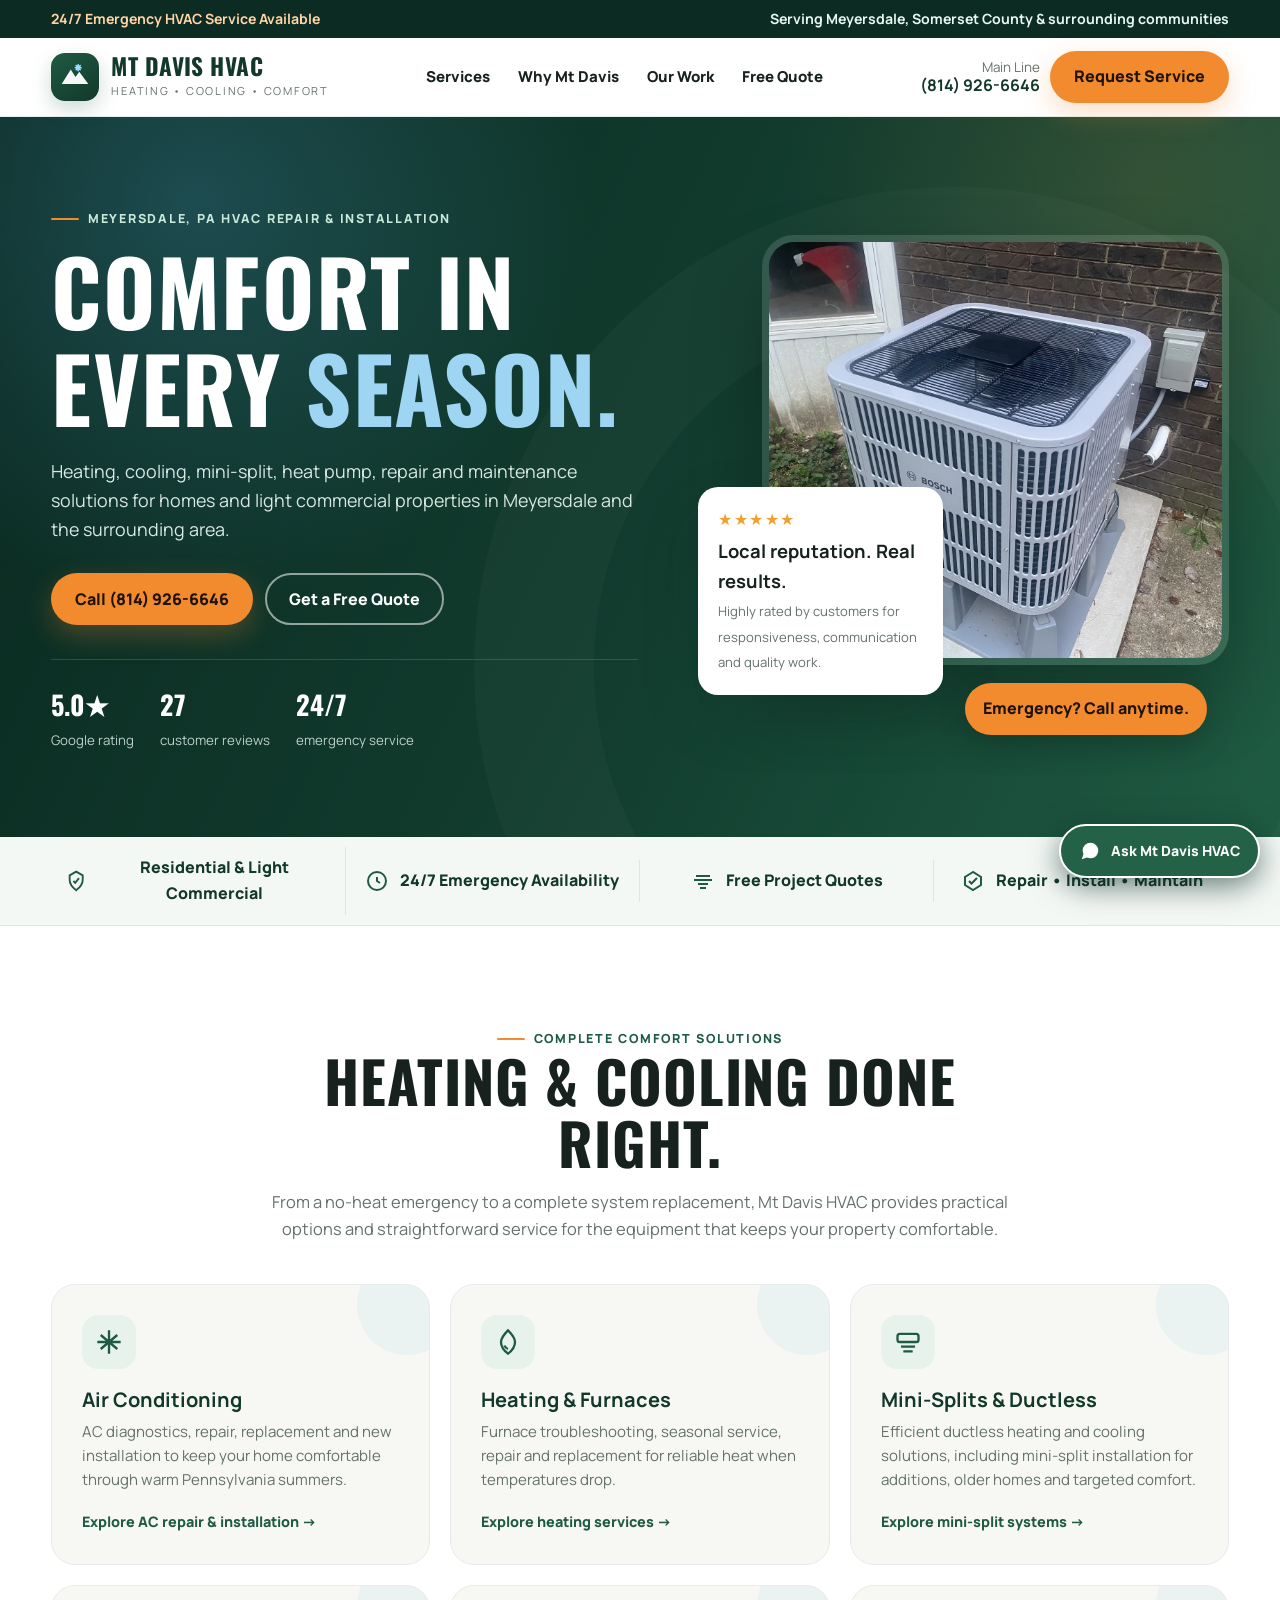
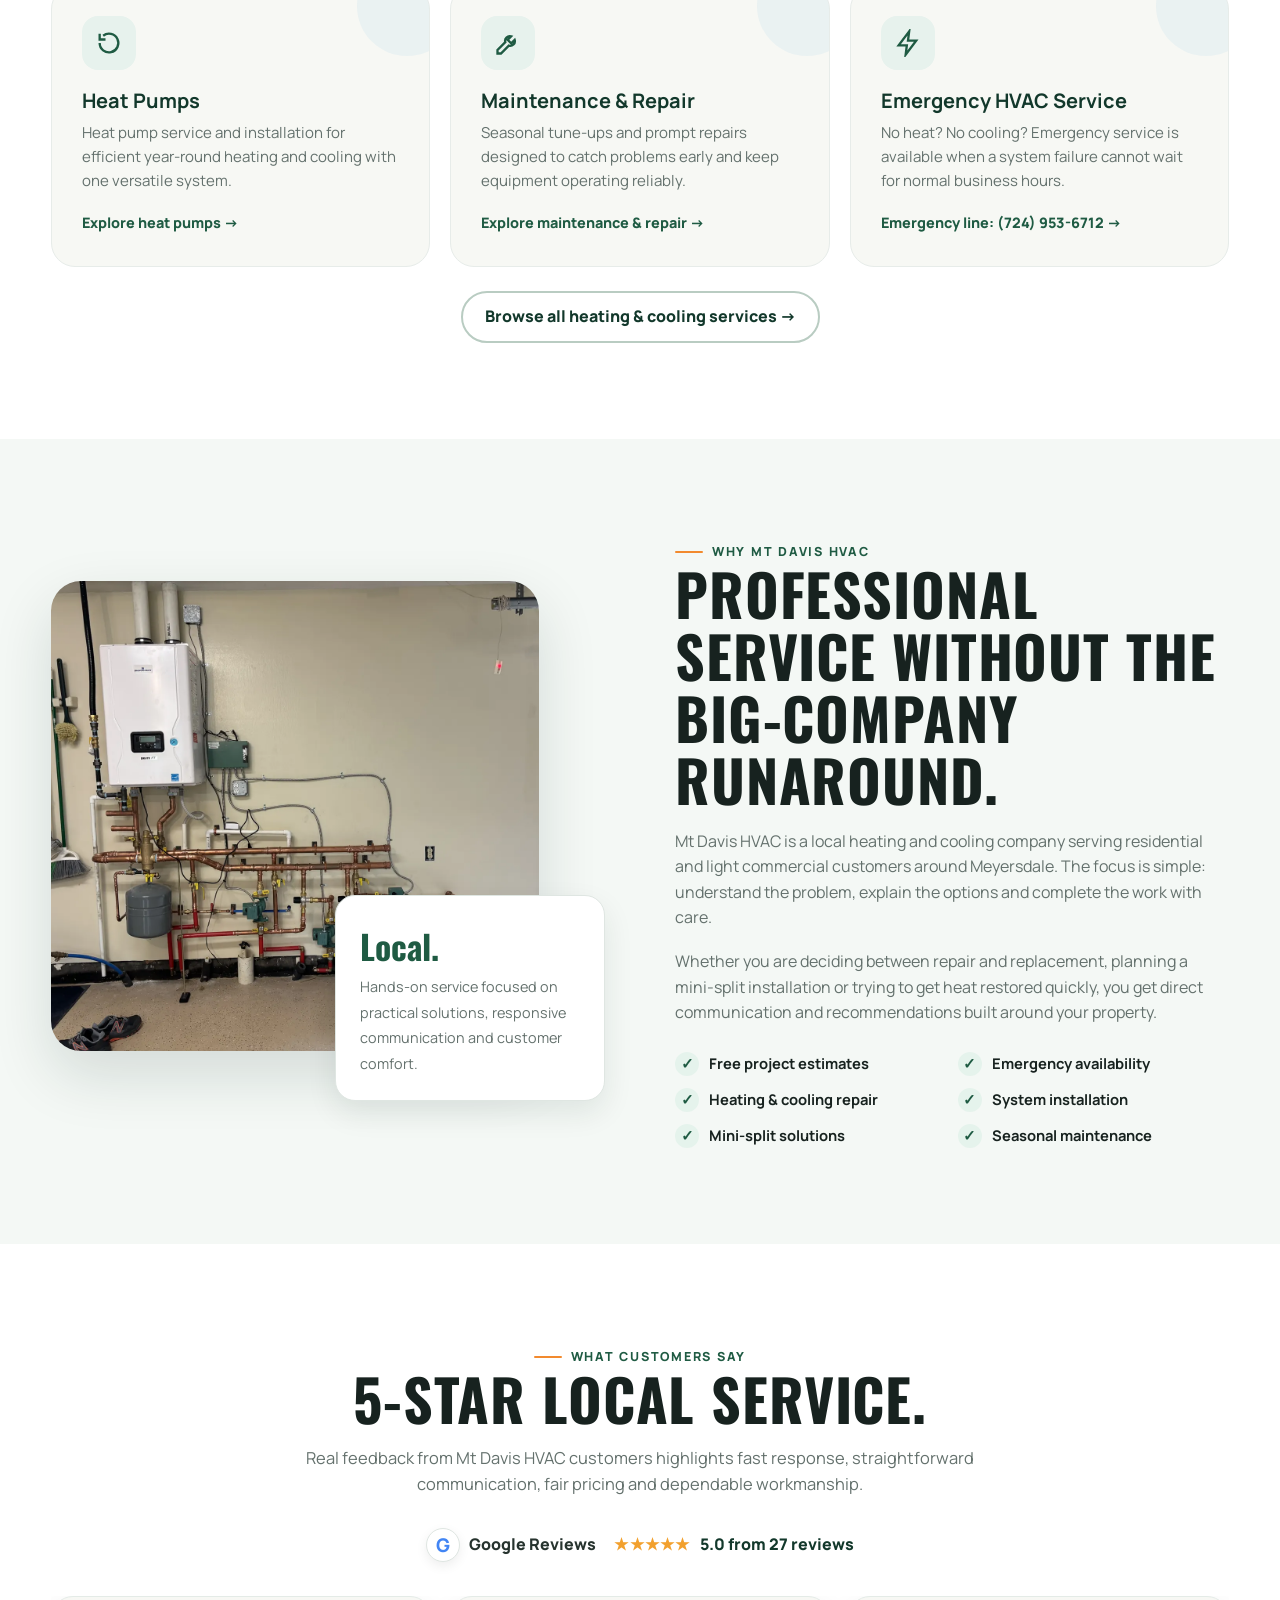
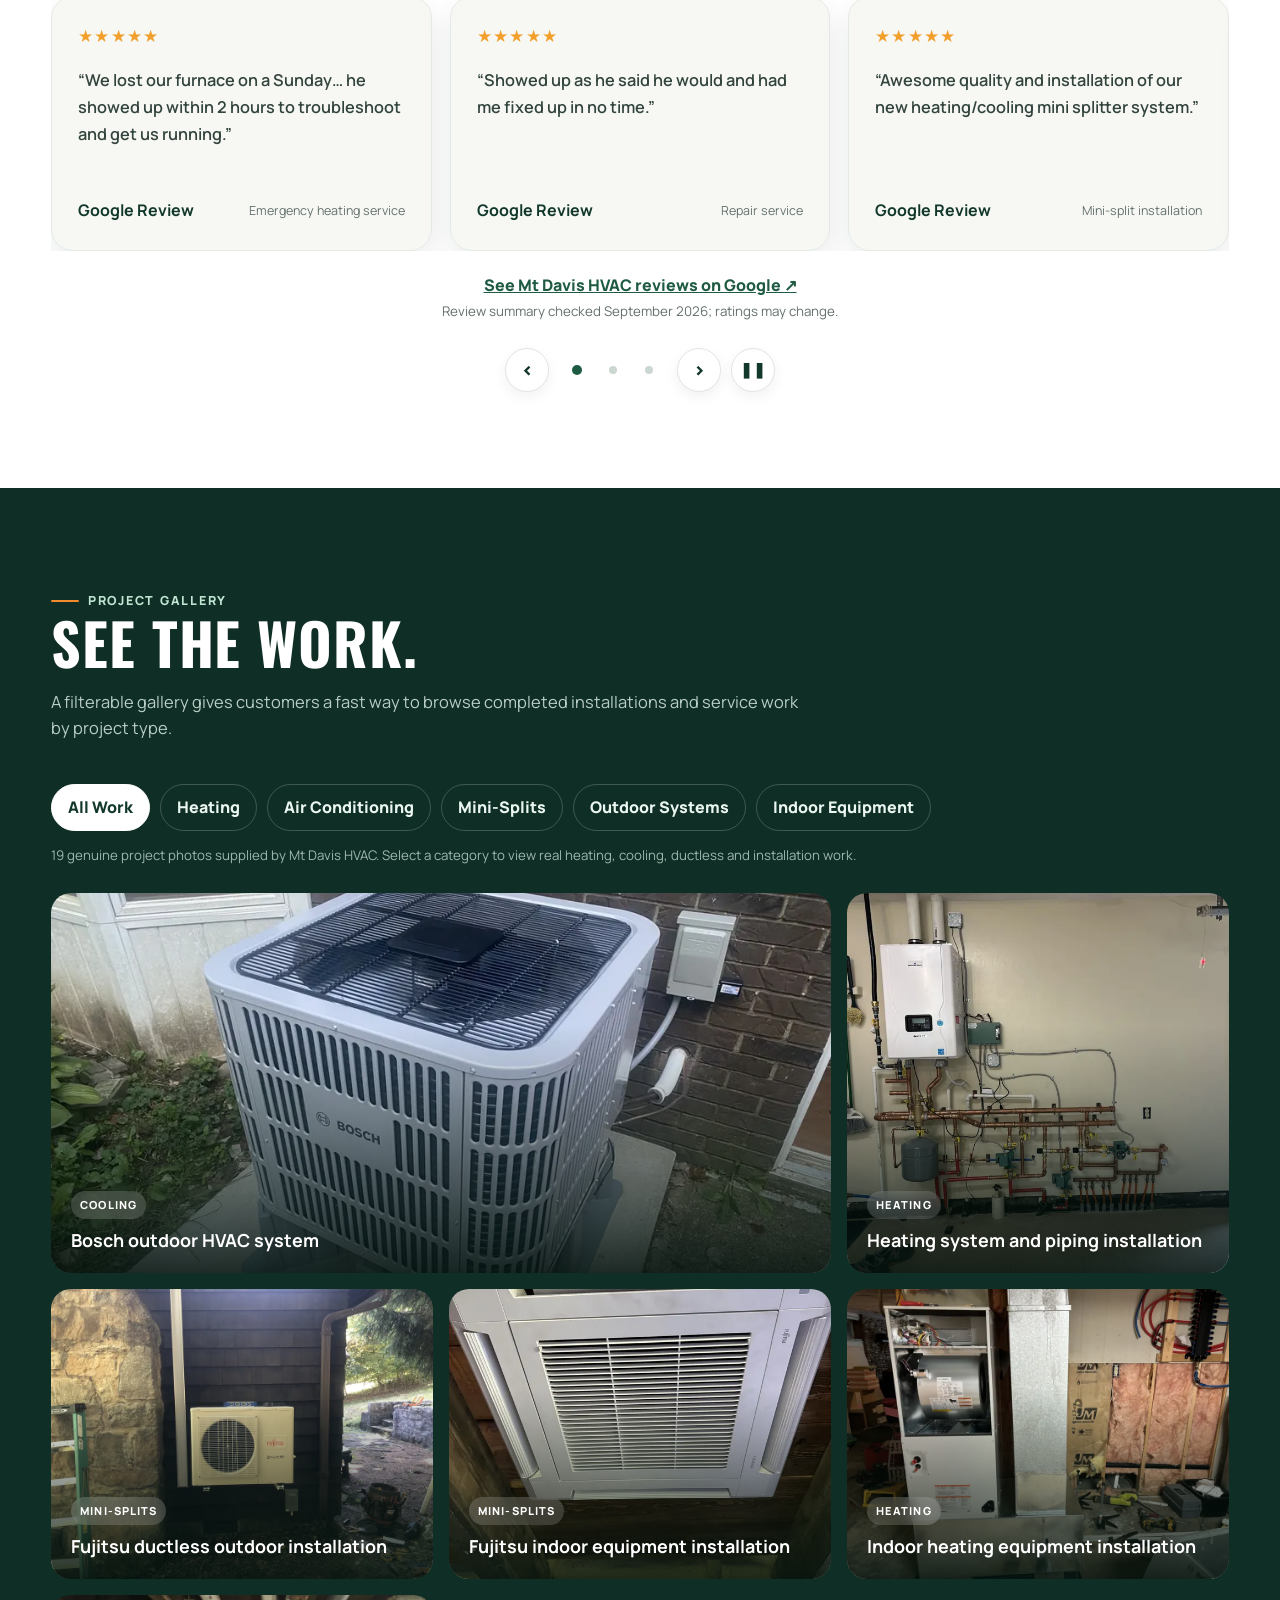
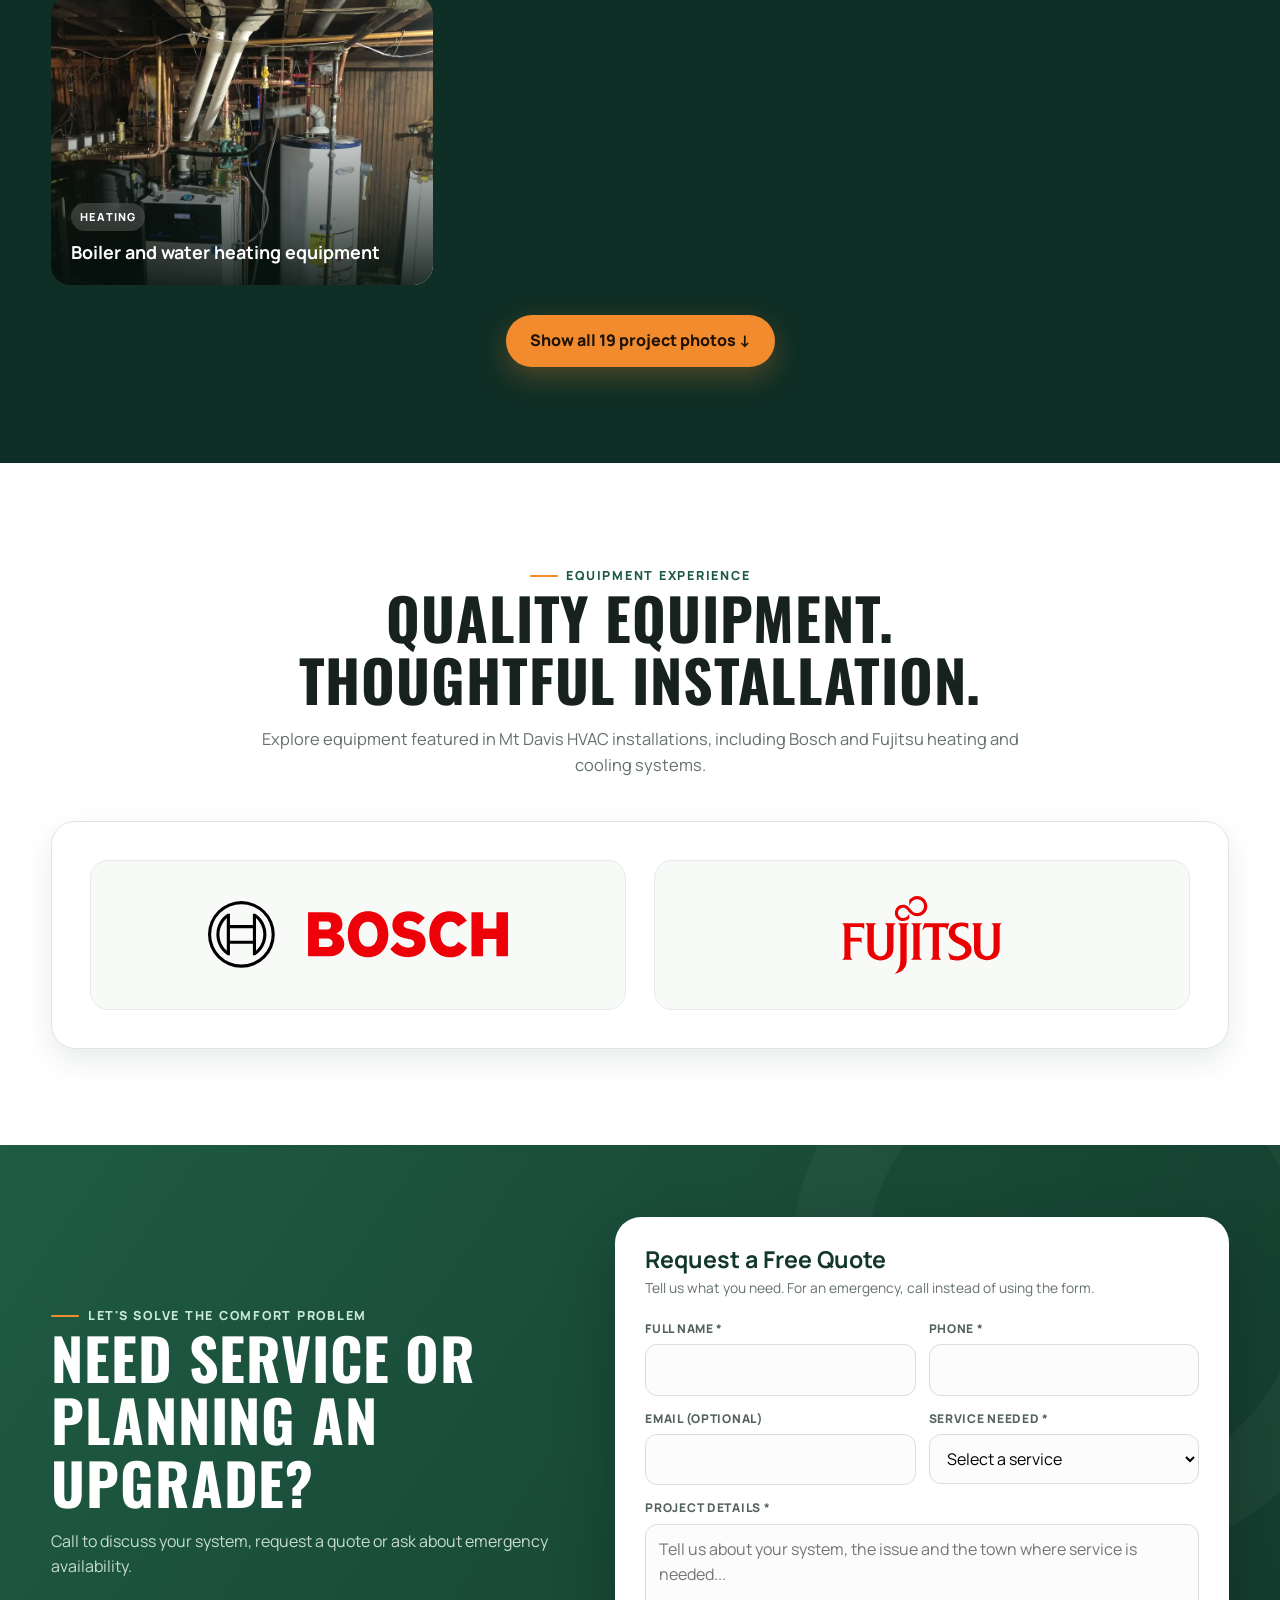
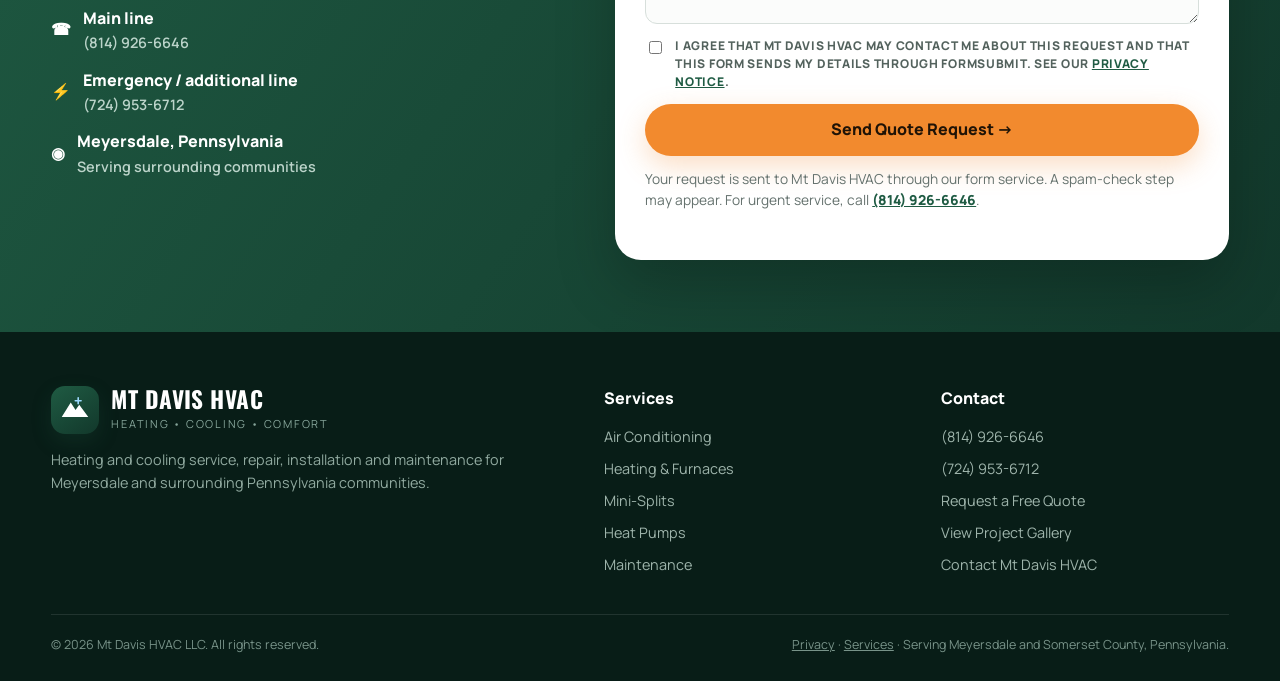
==== commit ed6230c5: "Load HVAC intake chat across public pages" ====
--- a/index.html
+++ b/index.html
@@ -454,6 +454,7 @@
       body{padding-bottom:72px}
     }
   </style>
+<link rel="stylesheet" href="/chatbot.css">
 </head>
 <body>
   <div class="topbar">
@@ -1162,5 +1163,6 @@
 
     document.getElementById('year').textContent = new Date().getFullYear();
   </script>
+<script src="/chatbot.js" defer></script>
 </body>
 </html>
--- a/chatbot.css
+++ b/chatbot.css
@@ -0,0 +1,40 @@
+/* Scoped Mt Davis HVAC lead-chat styles; no changes to existing site typography or layout. */
+.mdh-chat-launcher{position:fixed;right:20px;bottom:22px;z-index:9000;display:flex;align-items:center;gap:10px;background:#236247;color:white;border:2px solid #fff;border-radius:999px;padding:14px 18px;font:800 14px/1.2 Manrope,Arial,sans-serif;box-shadow:0 8px 30px #082c2599;cursor:pointer}
+.mdh-chat-launcher:hover,.mdh-chat-launcher:focus-visible{background:#153e30;outline:3px solid #a5d8f8;outline-offset:3px}
+.mdh-chat-launcher svg{width:22px;height:22px;fill:currentColor;flex:none}
+.mdh-chat-panel{position:fixed;right:20px;bottom:93px;width:min(400px,calc(100vw - 24px));height:min(625px,calc(100dvh - 122px));display:flex;flex-direction:column;z-index:9001;background:#fff;border:1px solid #bad1c6;border-radius:18px;overflow:hidden;box-shadow:0 20px 65px #122b2855;color:#173528;font:500 14px/1.5 Manrope,Arial,sans-serif}
+.mdh-chat-panel[hidden],.mdh-chat-launcher[hidden]{display:none!important}
+.mdh-chat-panel *{box-sizing:border-box}
+.mdh-chat-head{display:flex;align-items:center;gap:10px;padding:15px;background:#174d39;color:#fff}
+.mdh-chat-head strong{display:block;font-size:15px}
+.mdh-chat-head small{display:block;color:#d0e5db;font-size:11px}
+.mdh-chat-head button{flex:none;margin-left:auto;color:white;border:1px solid #ffffff80;background:transparent;border-radius:7px;font-size:20px;line-height:1;width:34px;height:34px;cursor:pointer}
+.mdh-chat-head button:focus-visible,.mdh-chat-actions button:focus-visible,.mdh-chat-actions a:focus-visible{outline:3px solid #b6dffe;outline-offset:2px}
+.mdh-chat-log{padding:16px 15px 8px;flex:1;overflow-y:auto;overscroll-behavior:contain;display:flex;flex-direction:column;gap:11px;background:#f5f9f7}
+.mdh-chat-bubble{max-width:91%;padding:10px 13px;border-radius:14px 14px 14px 4px;background:#fff;border:1px solid #d9e5de;white-space:pre-wrap;overflow-wrap:anywhere}
+.mdh-chat-bubble.user{align-self:flex-end;background:#dceee5;border-color:#b6d5c3;border-radius:14px 14px 4px 14px}
+.mdh-chat-bubble.alert{background:#fff2dc;border-color:#ebc082}
+.mdh-chat-controls{border-top:1px solid #dbe5df;padding:12px 14px 14px;background:#fff}
+.mdh-chat-actions{display:flex;flex-wrap:wrap;gap:8px}
+.mdh-chat-actions button,.mdh-chat-actions a{background:#f1f6f3;border:1px solid #a8c6b4;color:#174d39;border-radius:9px;cursor:pointer;padding:10px 12px;font:800 13px/1.3 Manrope,Arial,sans-serif;text-decoration:none;text-align:center}
+.mdh-chat-actions button:hover,.mdh-chat-actions a:hover{background:#d5eadd}
+.mdh-chat-actions button.primary{background:#206649;color:#fff;border-color:#206649}
+.mdh-chat-actions button.primary:hover{background:#154832}
+.mdh-chat-actions button[disabled]{opacity:.55;cursor:not-allowed}
+.mdh-chat-field label{display:block;font-weight:800;margin-bottom:6px}
+.mdh-chat-field input,.mdh-chat-field textarea{display:block;width:100%;font:inherit;border:1px solid #97baa7;border-radius:9px;padding:10px;color:#142e23;background:#fff}
+.mdh-chat-field textarea{resize:vertical;min-height:82px}
+.mdh-chat-field input:focus,.mdh-chat-field textarea:focus{outline:3px solid #b3dfc5}
+.mdh-chat-field small{display:block;color:#4d6659;margin:5px 0 8px}
+.mdh-chat-field .mdh-chat-actions{margin-top:10px}
+.mdh-chat-review{max-height:230px;overflow-y:auto;background:#f7faf8;border:1px solid #dce7de;border-radius:9px;padding:8px 10px;margin-bottom:10px}
+.mdh-chat-review div{padding:4px 0;border-bottom:1px solid #e1eae4}
+.mdh-chat-review div:last-child{border:0}
+.mdh-chat-review dt{font-size:11px;font-weight:800;color:#4d6757}
+.mdh-chat-review dd{margin:0;white-space:pre-wrap;overflow-wrap:anywhere}
+.mdh-chat-consent{display:flex;gap:8px;align-items:flex-start;font-size:12px;line-height:1.55;margin-bottom:10px}
+.mdh-chat-consent input{margin-top:4px;flex:none;accent-color:#236247}
+.mdh-chat-consent a{color:#14593a;text-decoration:underline}
+.mdh-chat-help{margin:0 0 8px;color:#52695c;font-size:11px}
+@media(max-width:650px){.mdh-chat-launcher{right:14px;bottom:76px;padding:13px 16px}.mdh-chat-panel{right:10px;bottom:132px;width:calc(100vw - 20px);height:min(600px,calc(100dvh - 150px))}}
+@media(prefers-reduced-motion:no-preference){.mdh-chat-panel{animation:mdh-rise .15s ease-out}@keyframes mdh-rise{from{opacity:.6;transform:translateY(8px)}to{opacity:1;transform:translateY(0)}}}
